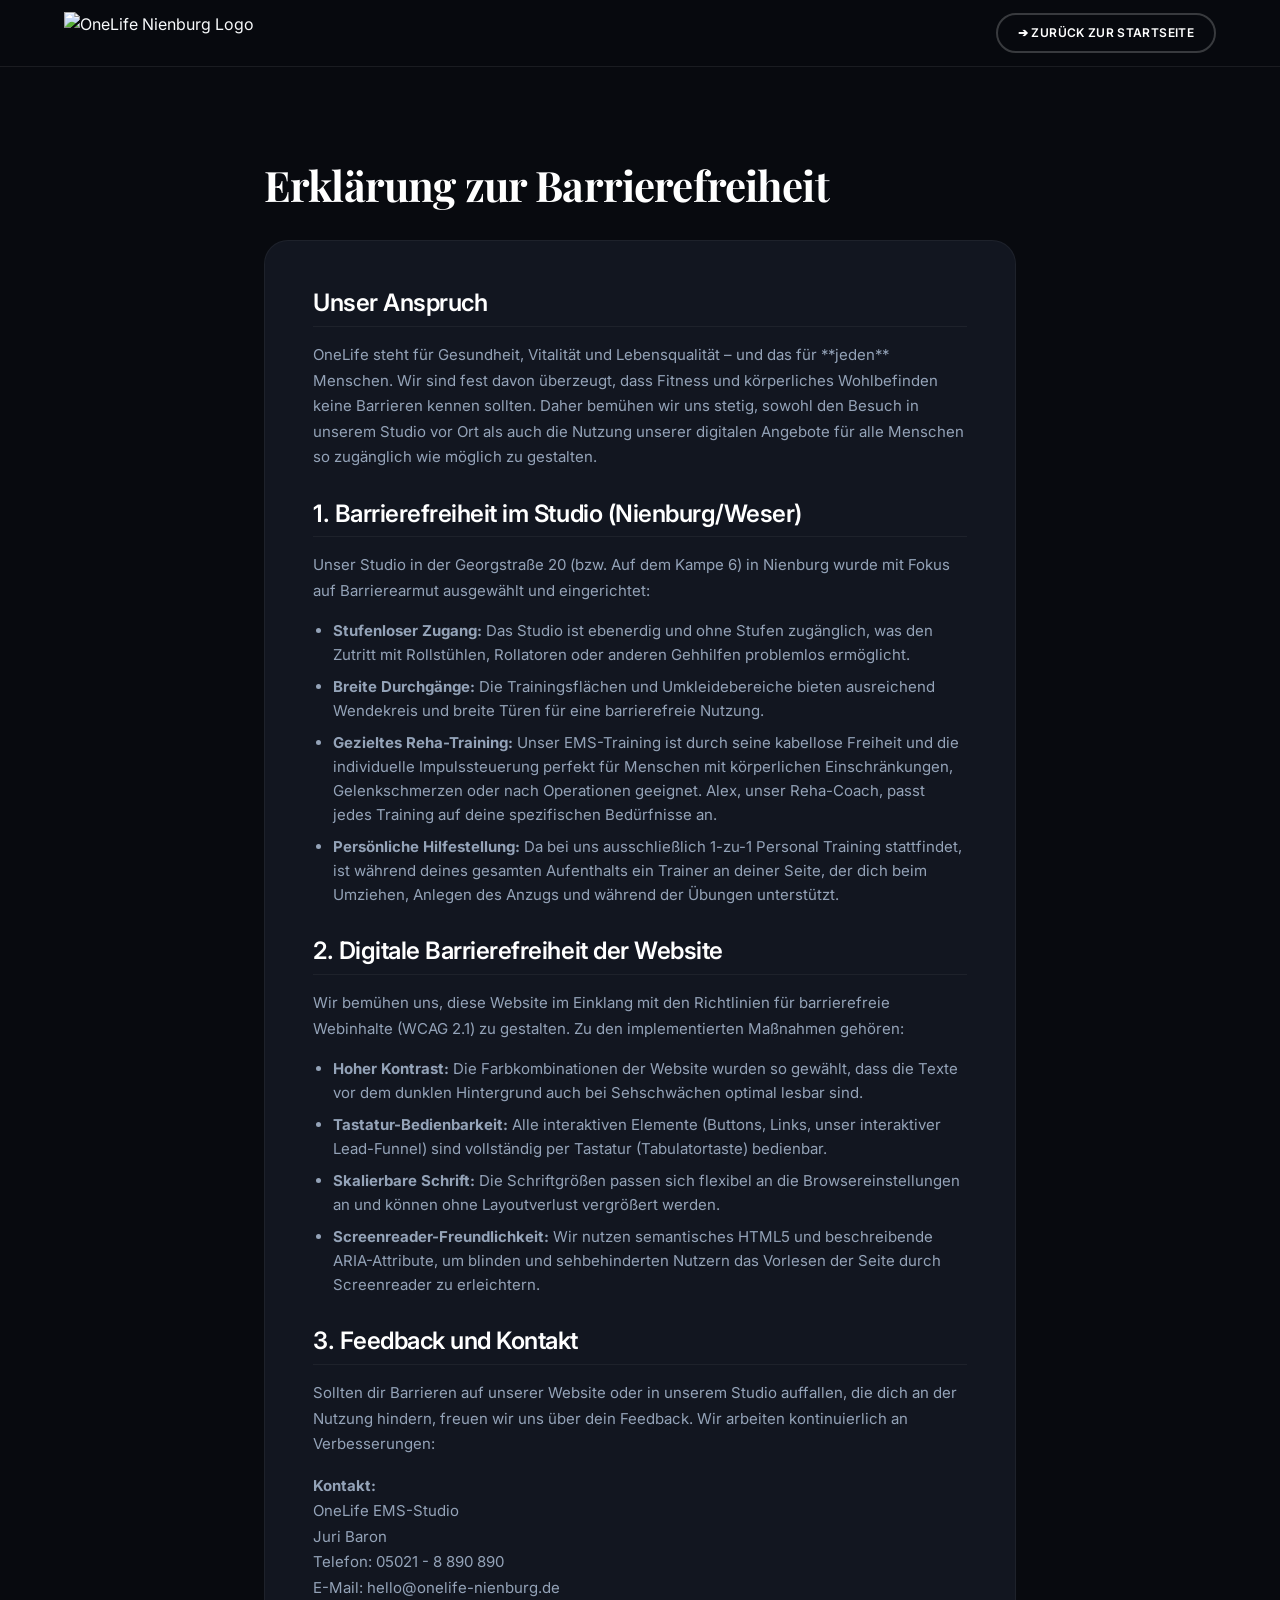
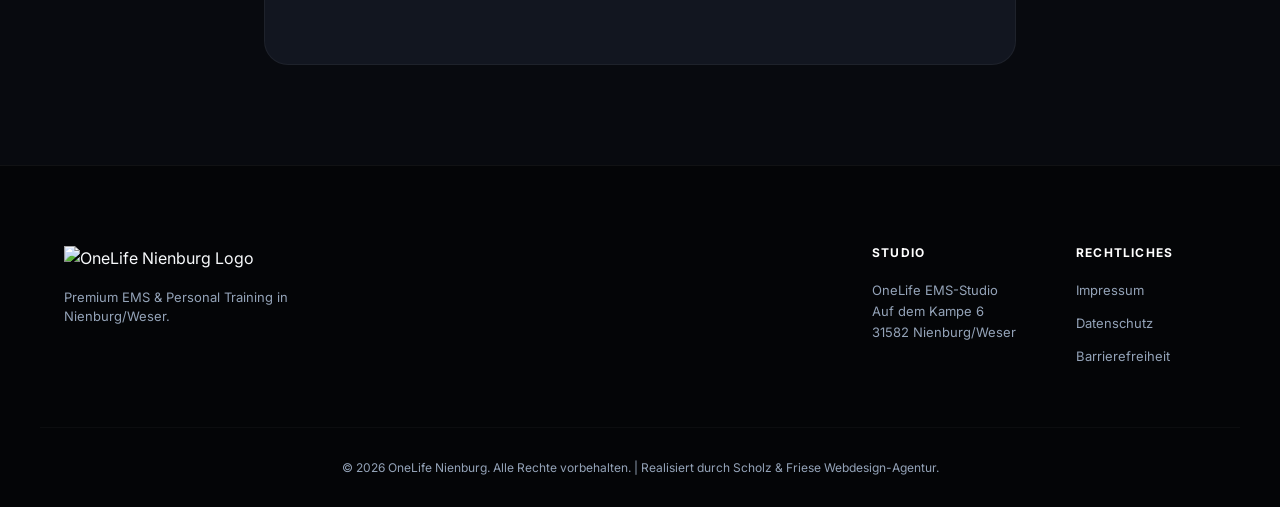
==== barrierefreiheit.html @ 8dc71268 "Initial Release" ====
<!DOCTYPE html>
<html lang="de">
<head>
    <meta charset="UTF-8">
    <meta name="viewport" content="width=device-width, initial-scale=1.0">
    <title>Erklärung zur Barrierefreiheit - OneLife Nienburg</title>
    <meta name="robots" content="noindex, follow">
    <link rel="icon" href="https://pub-b33108412309406a9a941ddc51e9a5b9.r2.dev/OneLife/logo-onelife-ems-nienburg.png" type="image/png">
    
    <!-- Google Fonts -->
    <link href="https://fonts.googleapis.com/css2?family=Inter:wght@300;400;500;600;700&family=Playfair+Display:wght@700&display=swap" rel="stylesheet">
    
    <link rel="stylesheet" href="index.css">
    <style>
        .legal-section {
            padding: 160px 0 100px 0;
            min-height: 80vh;
        }
        .legal-card {
            background-color: var(--color-card);
            border: 1px solid rgba(255, 255, 255, 0.05);
            border-radius: 24px;
            padding: 48px;
            margin-top: 30px;
        }
        .legal-card h2 {
            font-size: 24px;
            color: #ffffff;
            margin-top: 30px;
            margin-bottom: 15px;
            border-bottom: 1px solid rgba(255,255,255,0.05);
            padding-bottom: 8px;
            font-family: var(--font-body);
            font-weight: 600;
        }
        .legal-card h2:first-of-type {
            margin-top: 0;
        }
        .legal-card h3 {
            font-size: 18px;
            color: #ffffff;
            margin-top: 20px;
            margin-bottom: 10px;
            font-family: var(--font-body);
            font-weight: 600;
        }
        .legal-card p {
            font-size: 15px;
            line-height: 1.7;
            margin-bottom: 16px;
            color: var(--color-text-muted);
            text-align: left;
        }
        .legal-card ul {
            margin-bottom: 16px;
            padding-left: 20px;
            color: var(--color-text-muted);
            font-size: 15px;
        }
        .legal-card li {
            margin-bottom: 8px;
        }
    </style>
</head>
<body>

    <!-- Header -->
    <header class="main-header scrolled">
        <div class="header-container">
            <a href="index.html" class="logo-wrapper">
                <img src="https://pub-b33108412309406a9a941ddc51e9a5b9.r2.dev/OneLife/logo-onelife-ems-nienburg.png" alt="OneLife Nienburg Logo" class="site-logo" style="height: 42px;">
            </a>
            <a href="index.html" class="btn btn-secondary btn-sm">➔ Zurück zur Startseite</a>
        </div>
    </header>

    <main>
        <section class="legal-section">
            <div class="section-container narrow-container">
                
                <h1 class="section-title">Erklärung zur Barrierefreiheit</h1>
                
                <div class="legal-card">
                    <h2>Unser Anspruch</h2>
                    <p>
                        OneLife steht für Gesundheit, Vitalität und Lebensqualität – und das für **jeden** Menschen. Wir sind fest davon überzeugt, dass Fitness und körperliches Wohlbefinden keine Barrieren kennen sollten. Daher bemühen wir uns stetig, sowohl den Besuch in unserem Studio vor Ort als auch die Nutzung unserer digitalen Angebote für alle Menschen so zugänglich wie möglich zu gestalten.
                    </p>

                    <h2>1. Barrierefreiheit im Studio (Nienburg/Weser)</h2>
                    <p>
                        Unser Studio in der Georgstraße 20 (bzw. Auf dem Kampe 6) in Nienburg wurde mit Fokus auf Barrierearmut ausgewählt und eingerichtet:
                    </p>
                    <ul>
                        <li><strong>Stufenloser Zugang:</strong> Das Studio ist ebenerdig und ohne Stufen zugänglich, was den Zutritt mit Rollstühlen, Rollatoren oder anderen Gehhilfen problemlos ermöglicht.</li>
                        <li><strong>Breite Durchgänge:</strong> Die Trainingsflächen und Umkleidebereiche bieten ausreichend Wendekreis und breite Türen für eine barrierefreie Nutzung.</li>
                        <li><strong>Gezieltes Reha-Training:</strong> Unser EMS-Training ist durch seine kabellose Freiheit und die individuelle Impulssteuerung perfekt für Menschen mit körperlichen Einschränkungen, Gelenkschmerzen oder nach Operationen geeignet. Alex, unser Reha-Coach, passt jedes Training auf deine spezifischen Bedürfnisse an.</li>
                        <li><strong>Persönliche Hilfestellung:</strong> Da bei uns ausschließlich 1-zu-1 Personal Training stattfindet, ist während deines gesamten Aufenthalts ein Trainer an deiner Seite, der dich beim Umziehen, Anlegen des Anzugs und während der Übungen unterstützt.</li>
                    </ul>

                    <h2>2. Digitale Barrierefreiheit der Website</h2>
                    <p>
                        Wir bemühen uns, diese Website im Einklang mit den Richtlinien für barrierefreie Webinhalte (WCAG 2.1) zu gestalten. Zu den implementierten Maßnahmen gehören:
                    </p>
                    <ul>
                        <li><strong>Hoher Kontrast:</strong> Die Farbkombinationen der Website wurden so gewählt, dass die Texte vor dem dunklen Hintergrund auch bei Sehschwächen optimal lesbar sind.</li>
                        <li><strong>Tastatur-Bedienbarkeit:</strong> Alle interaktiven Elemente (Buttons, Links, unser interaktiver Lead-Funnel) sind vollständig per Tastatur (Tabulatortaste) bedienbar.</li>
                        <li><strong>Skalierbare Schrift:</strong> Die Schriftgrößen passen sich flexibel an die Browsereinstellungen an und können ohne Layoutverlust vergrößert werden.</li>
                        <li><strong>Screenreader-Freundlichkeit:</strong> Wir nutzen semantisches HTML5 und beschreibende ARIA-Attribute, um blinden und sehbehinderten Nutzern das Vorlesen der Seite durch Screenreader zu erleichtern.</li>
                    </ul>

                    <h2>3. Feedback und Kontakt</h2>
                    <p>
                        Sollten dir Barrieren auf unserer Website oder in unserem Studio auffallen, die dich an der Nutzung hindern, freuen wir uns über dein Feedback. Wir arbeiten kontinuierlich an Verbesserungen:
                    </p>
                    <p>
                        <strong>Kontakt:</strong><br>
                        OneLife EMS-Studio<br>
                        Juri Baron<br>
                        Telefon: 05021 - 8 890 890<br>
                        E-Mail: hello@onelife-nienburg.de
                    </p>
                </div>
                
            </div>
        </section>
    </main>

    <!-- Footer -->
    <footer class="site-footer">
        <div class="footer-container">
            <div class="footer-brand">
                <img src="https://pub-b33108412309406a9a941ddc51e9a5b9.r2.dev/OneLife/logo-onelife-ems-nienburg.png" alt="OneLife Nienburg Logo" class="footer-logo">
                <p class="footer-tagline">Premium EMS & Personal Training in Nienburg/Weser.</p>
            </div>
            
            <div class="footer-links-grid">
                <div class="footer-col">
                    <h4 class="footer-heading">Studio</h4>
                    <p class="footer-info">
                        OneLife EMS-Studio<br>
                        Auf dem Kampe 6<br>
                        31582 Nienburg/Weser
                    </p>
                </div>
                <div class="footer-col">
                    <h4 class="footer-heading">Rechtliches</h4>
                    <nav class="footer-nav" aria-label="Rechtliche Navigation">
                        <a href="impressum.html" class="footer-link">Impressum</a>
                        <a href="datenschutz.html" class="footer-link">Datenschutz</a>
                        <a href="barrierefreiheit.html" class="footer-link">Barrierefreiheit</a>
                    </nav>
                </div>
            </div>
        </div>
        <div class="footer-bottom text-center">
            <p>&copy; 2026 OneLife Nienburg. Alle Rechte vorbehalten. | Realisiert durch Scholz & Friese Webdesign-Agentur.</p>
        </div>
    </footer>

</body>
</html>
---- index.css ----
/* ==========================================================================
   OneLife Nienburg Premium CSS Stylesheet
   Created by Scholz & Friese Webdesign-Agentur (UI/UX Pro Max)
   ========================================================================== */

/* Design Tokens & Variables */
:root {
    /* Color Palette */
    --color-bg: #080A0F;
    --color-card: #121620;
    --color-card-hover: #1A1F2C;
    --color-primary: #00A054;         /* Original Logo Green */
    --color-primary-glow: #00C853;    /* Glowing Digital Green */
    --color-secondary: #D9A24A;       /* Warm Champagne Gold */
    --color-text-main: #F8FAFC;
    --color-text-muted: #94A3B8;
    --color-border: #1E293B;
    --color-border-glow: rgba(0, 160, 84, 0.3);
    --color-danger: #EF4444;
    --color-danger-glow: rgba(239, 68, 68, 0.3);
    
    /* Typography */
    --font-headings: 'Playfair Display', serif;
    --font-body: 'Inter', sans-serif;
    
    /* Transitions & Animations */
    --transition-smooth: all 0.6s cubic-bezier(0.22, 1, 0.36, 1);
    --transition-fast: all 0.2s ease;
    --ease-in-out-cubic: cubic-bezier(0.645, 0.045, 0.355, 1);
    
    /* Spacings */
    --container-max-width: 1200px;
    --section-padding: 100px 0;
    --section-padding-mobile: 60px 0;
}

/* Reset & Base Styles */
*, *::before, *::after {
    box-sizing: border-box;
    margin: 0;
    padding: 0;
}

html {
    scroll-behavior: smooth;
    -webkit-text-size-adjust: 100%;
}

body {
    background-color: var(--color-bg);
    color: var(--color-text-main);
    font-family: var(--font-body);
    font-size: 16px;
    line-height: 1.6;
    overflow-x: hidden;
    -webkit-font-smoothing: antialiased;
}

/* Scrollbar Customization */
::-webkit-scrollbar {
    width: 10px;
}
::-webkit-scrollbar-track {
    background: var(--color-bg);
}
::-webkit-scrollbar-thumb {
    background: #1E293B;
    border-radius: 5px;
    border: 2px solid var(--color-bg);
}
::-webkit-scrollbar-thumb:hover {
    background: var(--color-primary);
}

/* Typography Base Styles */
h1, h2, h3, h4, h5, h6 {
    font-family: var(--font-headings);
    font-weight: 700;
    line-height: 1.2;
    letter-spacing: -0.02em;
}

/* Custom styling for ampersands in headings */
.amp {
    font-family: var(--font-body); /* Verwende Inter statt Playfair Display */
    font-style: normal;
    font-weight: 400;
    color: var(--color-primary-glow);
    margin: 0 4px;
}

p {
    color: var(--color-text-muted);
}

a {
    color: inherit;
    text-decoration: none;
    transition: var(--transition-fast);
}

/* Utilities */
.text-center { text-align: center; }
.accent-text { color: var(--color-primary); }
.text-glow {
    text-shadow: 0 0 15px rgba(0, 200, 83, 0.4);
}
.gold-text {
    color: var(--color-secondary);
}

/* Buttons */
.btn {
    display: inline-flex;
    align-items: center;
    justify-content: center;
    font-family: var(--font-body);
    font-weight: 600;
    font-size: 14px;
    letter-spacing: 0.03em;
    text-transform: uppercase;
    padding: 12px 28px;
    border-radius: 50px;
    cursor: pointer;
    border: 2px solid transparent;
    transition: var(--transition-smooth);
    position: relative;
    overflow: hidden;
}

.btn-primary {
    background-color: var(--color-primary);
    color: #ffffff;
    box-shadow: 0 4px 20px rgba(0, 160, 84, 0.4);
}

.btn-primary:hover {
    background-color: var(--color-primary-glow);
    box-shadow: 0 6px 25px rgba(0, 200, 83, 0.6);
    transform: translateY(-2px);
}

.btn-secondary {
    background-color: transparent;
    border-color: rgba(255, 255, 255, 0.2);
    color: #ffffff;
}

.btn-secondary:hover {
    background-color: rgba(255, 255, 255, 0.05);
    border-color: #ffffff;
    transform: translateY(-2px);
}

.btn-accent {
    background-color: var(--color-primary-glow);
    color: #ffffff;
    box-shadow: 0 4px 15px rgba(0, 200, 83, 0.3);
}

.btn-accent:hover {
    background-color: #ffffff;
    color: var(--color-bg);
    transform: translateY(-2px);
    box-shadow: 0 6px 20px rgba(255, 255, 255, 0.4);
}

.btn-sm {
    padding: 8px 20px;
    font-size: 12px;
}

.btn-lg {
    padding: 16px 36px;
    font-size: 15px;
}

/* Layout Container */
.section-container {
    max-width: var(--container-max-width);
    margin: 0 auto;
    padding: 0 24px;
}

.narrow-container {
    max-width: 800px;
}

.grid-2-col {
    display: grid;
    grid-template-columns: 1fr 1fr;
    gap: 60px;
    align-items: center;
}

/* Header & Glassmorphic Navigation */
.main-header {
    position: fixed;
    top: 0;
    left: 0;
    width: 100%;
    z-index: 1000;
    transition: var(--transition-smooth);
    border-bottom: 1px solid rgba(255, 255, 255, 0.03);
    padding: 20px 0;
}

.main-header.scrolled {
    background-color: rgba(8, 10, 15, 0.85);
    backdrop-filter: blur(15px);
    -webkit-backdrop-filter: blur(15px);
    padding: 12px 0;
    border-bottom: 1px solid rgba(255, 255, 255, 0.08);
}

.header-container {
    max-width: var(--container-max-width);
    margin: 0 auto;
    padding: 0 24px;
    display: flex;
    align-items: center;
    justify-content: space-between;
}

.logo-wrapper {
    display: flex;
    align-items: center;
}

.site-logo {
    height: 50px;
    width: auto;
    object-fit: contain;
    transition: var(--transition-smooth);
}

.main-header.scrolled .site-logo {
    height: 42px;
}

.desktop-nav {
    display: flex;
    gap: 32px;
}

.nav-link {
    font-family: var(--font-body);
    font-size: 14px;
    font-weight: 500;
    color: var(--color-text-muted);
    letter-spacing: 0.02em;
    position: relative;
    padding: 8px 0;
}

.nav-link:hover, .nav-link.active {
    color: #ffffff;
}

.nav-link::after {
    content: '';
    position: absolute;
    bottom: 0;
    left: 0;
    width: 0;
    height: 2px;
    background-color: var(--color-primary);
    transition: var(--transition-smooth);
}

.nav-link:hover::after {
    width: 100%;
}

.header-actions {
    display: flex;
    align-items: center;
    gap: 16px;
}

/* Mobile Menu Toggle */
.mobile-menu-toggle {
    display: none;
    flex-direction: column;
    justify-content: space-between;
    width: 24px;
    height: 18px;
    background: transparent;
    border: none;
    cursor: pointer;
    z-index: 1100;
}

.menu-bar {
    width: 100%;
    height: 2px;
    background-color: #ffffff;
    border-radius: 2px;
    transition: var(--transition-smooth);
}

/* Mobile Menu Active State */
.mobile-menu-toggle.active .menu-bar:nth-child(1) {
    transform: translateY(8px) rotate(45deg);
}
.mobile-menu-toggle.active .menu-bar:nth-child(2) {
    opacity: 0;
}
.mobile-menu-toggle.active .menu-bar:nth-child(3) {
    transform: translateY(-8px) rotate(-45deg);
}

/* Mobile Nav Overlay */
.mobile-nav-overlay {
    position: fixed;
    top: 0;
    left: 0;
    width: 100%;
    height: 100vh;
    background-color: var(--color-bg);
    z-index: 950;
    display: flex;
    align-items: center;
    justify-content: center;
    opacity: 0;
    visibility: hidden;
    transition: var(--transition-smooth);
}

.mobile-nav-overlay.active {
    opacity: 1;
    visibility: visible;
}

.mobile-nav {
    display: flex;
    flex-direction: column;
    align-items: center;
    gap: 28px;
}

.mobile-nav-link {
    font-family: var(--font-headings);
    font-size: 28px;
    color: var(--color-text-muted);
}

.mobile-nav-link:hover {
    color: var(--color-primary-glow);
}

.mobile-nav-btn {
    margin-top: 16px;
}

/* Section Common Header */
.section-header {
    margin-bottom: 60px;
}

.section-subtitle {
    font-family: var(--font-body);
    font-size: 13px;
    font-weight: 700;
    text-transform: uppercase;
    letter-spacing: 0.15em;
    color: var(--color-primary);
    display: block;
    margin-bottom: 12px;
}

.section-title {
    font-size: 42px;
    font-weight: 700;
    color: #ffffff;
    margin-bottom: 18px;
}

.section-desc {
    max-width: 600px;
    margin: 0 auto;
    font-size: 16px;
}

/* ==========================================================================
   Hero Section
   ========================================================================== */
.hero-section {
    position: relative;
    min-height: 100vh;
    display: flex;
    align-items: center;
    padding-top: 120px;
    padding-bottom: 60px;
    overflow: hidden;
}

.hero-video-wrapper {
    position: absolute;
    top: 0;
    left: 0;
    width: 100%;
    height: 100%;
    z-index: 1;
}

.hero-video {
    width: 100%;
    height: 100%;
    object-fit: cover;
}

.hero-overlay {
    position: absolute;
    top: 0;
    left: 0;
    width: 100%;
    height: 100%;
    background: linear-gradient(180deg, 
        rgba(8, 10, 15, 0.7) 0%, 
        rgba(8, 10, 15, 0.9) 70%, 
        var(--color-bg) 100%
    );
}

.hero-container {
    width: 100%;
    max-width: var(--container-max-width);
    margin: 0 auto;
    padding: 0 24px;
    position: relative;
    z-index: 2;
}

.hero-content {
    max-width: 650px;
}

.hero-eyebrow {
    font-size: 14px;
    font-weight: 600;
    letter-spacing: 0.05em;
    display: inline-flex;
    align-items: center;
    gap: 8px;
    background-color: rgba(0, 160, 84, 0.15);
    border: 1px solid rgba(0, 160, 84, 0.3);
    padding: 6px 16px;
    border-radius: 50px;
    color: var(--color-primary-glow);
    margin-bottom: 24px;
}

.hero-title {
    font-size: 64px;
    font-weight: 700;
    line-height: 1.1;
    color: #ffffff;
    margin-bottom: 24px;
}

.hero-subtitle {
    font-size: 18px;
    line-height: 1.6;
    margin-bottom: 36px;
    color: #E2E8F0;
}

.hero-cta-group {
    display: flex;
    flex-wrap: wrap;
    gap: 16px;
    margin-bottom: 48px;
}

/* Partner Badges */
.hero-partners {
    border-top: 1px solid rgba(255, 255, 255, 0.08);
    padding-top: 24px;
}

.partners-label {
    font-size: 12px;
    font-weight: 600;
    text-transform: uppercase;
    letter-spacing: 0.05em;
    color: var(--color-text-muted);
    display: block;
    margin-bottom: 12px;
}

.partners-grid {
    display: flex;
    gap: 16px;
    flex-wrap: wrap;
}

.partner-card {
    background-color: rgba(255, 255, 255, 0.03);
    border: 1px solid rgba(255, 255, 255, 0.05);
    padding: 8px 18px;
    border-radius: 8px;
    display: flex;
    align-items: center;
    transition: var(--transition-fast);
}

.partner-card:hover {
    background-color: rgba(255, 255, 255, 0.06);
    border-color: rgba(255, 255, 255, 0.1);
}

.partner-name {
    font-size: 13px;
    font-weight: 700;
    color: #ffffff;
}

/* ==========================================================================
   Problem-Solution Section (Flipping PAS Cards)
   ========================================================================== */
.problems-section {
    padding: var(--section-padding);
    background-color: var(--color-bg);
}

.problems-grid {
    display: grid;
    grid-template-columns: repeat(2, 1fr);
    gap: 30px;
}

.pas-card {
    height: 280px;
    perspective: 1200px;
    cursor: pointer;
}

.pas-card-inner {
    position: relative;
    width: 100%;
    height: 100%;
    transition: transform 0.8s cubic-bezier(0.175, 0.885, 0.32, 1.275);
    transform-style: preserve-3d;
}

/* Flip action classes */
.pas-card:hover .pas-card-inner,
.pas-card.flipped .pas-card-inner {
    transform: rotateY(180deg);
}

.pas-card-front, .pas-card-back {
    position: absolute;
    width: 100%;
    height: 100%;
    backface-visibility: hidden;
    -webkit-backface-visibility: hidden;
    border-radius: 16px;
    padding: 32px;
    display: flex;
    flex-direction: column;
}

.pas-card-front {
    background-color: var(--color-card);
    border: 1px solid rgba(255, 255, 255, 0.03);
    color: #ffffff;
    z-index: 2;
    transform: rotateY(0deg);
}

.pas-card-back {
    background-color: rgba(0, 160, 84, 0.04);
    border: 2px solid var(--color-primary);
    box-shadow: 0 0 30px rgba(0, 160, 84, 0.15);
    color: #ffffff;
    transform: rotateY(180deg);
    justify-content: space-between;
}

.pas-icon-wrapper {
    width: 46px;
    height: 46px;
    border-radius: 12px;
    display: flex;
    align-items: center;
    justify-content: center;
    background-color: rgba(239, 68, 68, 0.1);
    color: var(--color-danger);
    margin-bottom: 20px;
}

.pas-icon {
    width: 22px;
    height: 22px;
}

.pas-title {
    font-size: 20px;
    font-weight: 600;
    line-height: 1.3;
    margin-bottom: 12px;
    font-family: var(--font-body);
}

.pas-title-back {
    font-size: 22px;
    font-weight: 700;
    color: var(--color-primary-glow);
    font-family: var(--font-headings);
    margin-bottom: 10px;
}

.pas-teaser {
    font-size: 14px;
}

.pas-solution-text {
    font-size: 14px;
    color: #E2E8F0;
    margin-bottom: 15px;
    flex-grow: 1;
}

.card-flip-action {
    margin-top: auto;
    font-size: 12px;
    font-weight: 600;
    text-transform: uppercase;
    letter-spacing: 0.05em;
    color: var(--color-primary-glow);
}

.card-cta {
    align-self: flex-start;
}

/* ==========================================================================
   Testimonial Sliderrondell
   ========================================================================== */
.testimonials-section {
    padding: var(--section-padding);
    background-color: rgba(8, 10, 15, 0.95);
}

.slider-wrapper {
    position: relative;
    display: flex;
    align-items: center;
    justify-content: center;
    margin-top: 40px;
    width: 100%;
}

.slider-track-container {
    width: 100%;
    overflow: hidden;
    padding: 40px 0;
}

.slider-track {
    display: flex;
    justify-content: center;
    align-items: center;
    position: relative;
    width: 100%;
    height: 620px;
}

/* Slide Cards in Rondell Format */
.slide-card {
    position: absolute;
    width: 320px;
    height: 560px;
    border-radius: 20px;
    background-color: var(--color-card);
    border: 1px solid rgba(255, 255, 255, 0.05);
    overflow: hidden;
    display: flex;
    flex-direction: column;
    box-shadow: 0 10px 30px rgba(0, 0, 0, 0.5);
    transition: transform 0.6s cubic-bezier(0.25, 0.8, 0.25, 1), opacity 0.6s ease, z-index 0.6s ease;
    opacity: 0;
    z-index: 1;
    transform: scale(0.6) translateX(0);
    pointer-events: none;
}

/* Rondell positioning via transforms */
.slide-card.active {
    transform: scale(1) translateX(0);
    opacity: 1;
    z-index: 10;
    pointer-events: auto;
    box-shadow: 0 15px 40px rgba(0, 160, 84, 0.2);
    border-color: rgba(0, 160, 84, 0.3);
}

.slide-card.next {
    transform: scale(0.8) translateX(280px);
    opacity: 0.6;
    z-index: 5;
    pointer-events: auto;
}

.slide-card.prev {
    transform: scale(0.8) translateX(-280px);
    opacity: 0.6;
    z-index: 5;
    pointer-events: auto;
}

/* Support for more layers if needed */
.slide-card.next-next {
    transform: scale(0.6) translateX(360px);
    opacity: 0.25;
    z-index: 2;
}

.slide-card.prev-prev {
    transform: scale(0.6) translateX(-360px);
    opacity: 0.25;
    z-index: 2;
}

/* Video Containers inside Slides */
.video-container {
    width: 100%;
    height: 100%;
    position: relative;
    background-color: #000;
}

.testimonial-video {
    width: 100%;
    height: 100%;
    object-fit: cover;
}

/* Video play overlays styling */
.video-play-overlay {
    position: absolute;
    top: 0;
    left: 0;
    width: 100%;
    height: 100%;
    background-color: rgba(8, 10, 15, 0.3);
    display: flex;
    align-items: center;
    justify-content: center;
    cursor: pointer;
    transition: var(--transition-smooth);
}

.slide-card.active:hover .video-play-overlay {
    background-color: rgba(8, 10, 15, 0.1);
}

.play-button {
    width: 60px;
    height: 60px;
    border-radius: 50%;
    background-color: var(--color-primary);
    display: flex;
    align-items: center;
    justify-content: center;
    color: #ffffff;
    box-shadow: 0 0 25px rgba(0, 160, 84, 0.5);
    transition: var(--transition-smooth);
    border: 2px solid rgba(255, 255, 255, 0.2);
}

.play-icon {
    width: 20px;
    height: 20px;
    transform: translateX(2px);
}

.slide-card.active:hover .play-button {
    transform: scale(1.1);
    background-color: var(--color-primary-glow);
    box-shadow: 0 0 35px rgba(0, 200, 83, 0.7);
}

/* Hide play button once video starts playing */
.slide-card.playing .video-play-overlay {
    opacity: 0;
    pointer-events: none;
}

/* Slide Info overlay overlay */
.slide-info {
    position: absolute;
    bottom: 0;
    left: 0;
    width: 100%;
    padding: 24px;
    background: linear-gradient(0deg, rgba(8, 10, 15, 0.95) 0%, rgba(8, 10, 15, 0.5) 70%, transparent 100%);
    color: #ffffff;
    z-index: 5;
    pointer-events: none;
}

.slide-name {
    font-size: 18px;
    font-weight: 700;
    color: #ffffff;
    margin-bottom: 4px;
}

.slide-quote {
    font-family: var(--font-body);
    font-size: 12px;
    color: var(--color-text-muted);
}

/* Carousel Control buttons */
.slider-btn {
    width: 50px;
    height: 50px;
    border-radius: 50%;
    background-color: rgba(255, 255, 255, 0.03);
    border: 1px solid rgba(255, 255, 255, 0.08);
    color: #ffffff;
    display: flex;
    align-items: center;
    justify-content: center;
    cursor: pointer;
    z-index: 20;
    transition: var(--transition-smooth);
}

.slider-btn:hover {
    background-color: var(--color-primary);
    border-color: var(--color-primary);
    box-shadow: 0 0 20px rgba(0, 160, 84, 0.4);
}

.arrow-icon {
    width: 20px;
    height: 20px;
}

/* Dots indicator */
.slider-dots {
    display: flex;
    justify-content: center;
    gap: 8px;
    margin-top: 30px;
}

.dot {
    width: 8px;
    height: 8px;
    border-radius: 50%;
    background-color: rgba(255, 255, 255, 0.15);
    cursor: pointer;
    transition: var(--transition-smooth);
}

.dot.active {
    width: 24px;
    border-radius: 5px;
    background-color: var(--color-primary-glow);
}

/* ==========================================================================
   Juri Baron Story Section
   ========================================================================== */
.story-section {
    padding: var(--section-padding);
    background-color: var(--color-bg);
}

.story-image-wrapper {
    position: relative;
    border-radius: 20px;
    overflow: hidden;
    border: 1px solid rgba(255, 255, 255, 0.05);
    box-shadow: 0 15px 40px rgba(0, 0, 0, 0.4);
}

.story-image {
    width: 100%;
    height: 550px;
    object-fit: cover;
    object-position: center top; /* Richtet das Bild am oberen Rand aus, damit der Kopf nie abgeschnitten wird */
    display: block;
    filter: brightness(0.9);
}

.story-badge {
    position: absolute;
    bottom: 24px;
    right: 24px;
    background-color: var(--color-card);
    border: 2px solid var(--color-secondary);
    border-radius: 12px;
    padding: 16px 24px;
    box-shadow: 0 8px 25px rgba(0,0,0,0.5);
    display: flex;
    flex-direction: column;
}

.badge-title {
    font-family: var(--font-headings);
    font-size: 18px;
    font-weight: 700;
    color: var(--color-secondary);
}

.badge-subtitle {
    font-family: var(--font-body);
    font-size: 12px;
    color: var(--color-text-muted);
}

.story-highlight-text {
    font-family: var(--font-headings);
    font-size: 26px;
    line-height: 1.35;
    font-style: italic;
    color: #ffffff;
    margin-bottom: 24px;
}

.story-body p {
    font-size: 15px;
    margin-bottom: 20px;
}

.story-author-meta {
    border-top: 1px solid rgba(255, 255, 255, 0.08);
    padding-top: 20px;
    margin-top: 30px;
}

.author-name {
    font-size: 18px;
    font-weight: 700;
    color: #ffffff;
    display: block;
}

.author-title {
    font-size: 13px;
    color: var(--color-primary);
    font-weight: 600;
}

/* ==========================================================================
   Trainer Crew Section
   ========================================================================== */
.crew-section {
    padding: var(--section-padding);
    background-color: rgba(8, 10, 15, 0.95);
}

.crew-grid {
    display: grid;
    grid-template-columns: repeat(4, 1fr);
    gap: 24px;
}

.crew-card {
    background-color: var(--color-card);
    border-radius: 16px;
    overflow: hidden;
    border: 1px solid rgba(255, 255, 255, 0.03);
    transition: var(--transition-smooth);
}

.crew-card:hover {
    transform: translateY(-8px);
    border-color: rgba(0, 160, 84, 0.2);
    box-shadow: 0 12px 30px rgba(0, 0, 0, 0.4);
}

.crew-card-media {
    position: relative;
    height: 240px;
    overflow: hidden;
}

.crew-image {
    width: 100%;
    height: 100%;
    object-fit: cover;
    display: block;
    filter: grayscale(100%) brightness(0.9) contrast(1.1); /* Edler Schwarz-Weiß-Look */
    transition: var(--transition-smooth);
}

.crew-card:hover .crew-image {
    transform: scale(1.05);
    filter: grayscale(0%) brightness(1); /* Farbe bei Hover */
}

.crew-badge {
    position: absolute;
    bottom: 12px;
    left: 12px;
    background-color: var(--color-bg);
    border: 1px solid var(--color-secondary);
    color: var(--color-secondary);
    font-size: 11px;
    font-weight: 700;
    text-transform: uppercase;
    padding: 4px 10px;
    border-radius: 4px;
    letter-spacing: 0.05em;
}

.crew-card-info {
    padding: 20px;
}

.crew-name {
    font-size: 20px;
    font-weight: 700;
    color: #ffffff;
    margin-bottom: 2px;
}

.crew-role {
    font-size: 12px;
    font-weight: 600;
    color: var(--color-primary-glow);
    margin-bottom: 12px;
    font-family: var(--font-body);
}

.crew-bio {
    font-size: 13px;
    line-height: 1.5;
}

/* ==========================================================================
   EMS Explanation Section
   ========================================================================== */
.ems-explain-section {
    padding: var(--section-padding);
    background-color: var(--color-bg);
}

.explain-grid {
    display: grid;
    grid-template-columns: repeat(3, 1fr);
    gap: 40px;
    position: relative;
}

/* Connecting Line between cards on desktop */
@media (min-width: 769px) {
    .explain-grid::before {
        content: '';
        position: absolute;
        top: 57px;
        left: 10%;
        right: 10%;
        height: 2px;
        background: linear-gradient(90deg, 
            rgba(0, 160, 84, 0.1) 0%, 
            rgba(0, 160, 84, 0.8) 50%, 
            rgba(0, 160, 84, 0.1) 100%
        );
        z-index: 1;
    }
}

.explain-card {
    position: relative;
    background-color: var(--color-card);
    border: 1px solid rgba(255, 255, 255, 0.03);
    border-radius: 20px;
    padding: 36px 30px;
    transition: var(--transition-smooth);
    z-index: 2;
    box-shadow: 0 10px 30px rgba(0, 0, 0, 0.2);
}

.explain-card:hover {
    border-color: rgba(0, 160, 84, 0.3);
    transform: translateY(-8px);
    box-shadow: 0 15px 35px rgba(0, 160, 84, 0.1);
}

.step-header {
    display: flex;
    justify-content: space-between;
    align-items: center;
    margin-bottom: 24px;
}

.step-num-badge {
    width: 42px;
    height: 42px;
    border-radius: 50%;
    background-color: var(--color-primary);
    color: #ffffff;
    display: flex;
    align-items: center;
    justify-content: center;
    font-size: 18px;
    font-weight: 700;
    font-family: var(--font-body);
    box-shadow: 0 0 20px rgba(0, 160, 84, 0.4);
    transition: var(--transition-smooth);
}

.explain-card:hover .step-num-badge {
    background-color: var(--color-primary-glow);
    box-shadow: 0 0 25px rgba(0, 200, 83, 0.6);
    transform: scale(1.1);
}

.step-duration {
    font-size: 11px;
    font-weight: 700;
    text-transform: uppercase;
    letter-spacing: 0.05em;
    color: var(--color-secondary);
    background-color: rgba(217, 162, 74, 0.1);
    padding: 4px 10px;
    border-radius: 4px;
    border: 1px solid rgba(217, 162, 74, 0.2);
}

.explain-title {
    font-size: 22px;
    font-weight: 700;
    color: #ffffff;
    margin-bottom: 20px;
}

.explain-list {
    list-style: none;
    padding-left: 0;
    margin-bottom: 0;
}

.explain-list li {
    font-size: 14px;
    color: var(--color-text-muted);
    margin-bottom: 12px;
    display: flex;
    align-items: flex-start;
    gap: 10px;
    line-height: 1.5;
}

.explain-list li:last-child {
    margin-bottom: 0;
}

.check-icon {
    color: var(--color-primary-glow);
    font-weight: 700;
    text-shadow: 0 0 8px rgba(0, 200, 83, 0.4);
    flex-shrink: 0;
}

/* ==========================================================================
   Interactive Lead Generator / Funnel Form
   ========================================================================== */
.lead-section {
    padding: var(--section-padding);
    background: linear-gradient(180deg, var(--color-bg) 0%, rgba(0, 160, 84, 0.03) 100%);
}

.funnel-container {
    background-color: var(--color-card);
    border: 1px solid rgba(255, 255, 255, 0.05);
    border-radius: 24px;
    padding: 48px;
    box-shadow: 0 20px 50px rgba(0,0,0,0.5);
    position: relative;
    overflow: hidden;
}

.funnel-progress-bar {
    position: absolute;
    top: 0;
    left: 0;
    width: 100%;
    height: 6px;
    background-color: rgba(255,255,255,0.05);
}

.progress-fill {
    height: 100%;
    width: 33.33%;
    background: linear-gradient(90deg, var(--color-primary) 0%, var(--color-primary-glow) 100%);
    transition: var(--transition-smooth);
}

.funnel-form {
    min-height: 280px;
    display: flex;
    flex-direction: column;
}

/* Form steps control */
.funnel-step {
    display: none;
    opacity: 0;
    transition: opacity 0.5s ease;
}

.funnel-step.active {
    display: block;
    opacity: 1;
}

.funnel-step-title {
    font-size: 24px;
    font-weight: 700;
    color: #ffffff;
    margin-bottom: 30px;
    text-align: center;
}

/* Funnel card inputs */
.funnel-options-grid {
    display: grid;
    grid-template-columns: repeat(2, 1fr);
    gap: 20px;
    margin-bottom: 36px;
}

.funnel-option {
    cursor: pointer;
}

.funnel-option input[type="radio"] {
    display: none;
}

.option-card {
    display: flex;
    align-items: center;
    gap: 16px;
    background-color: rgba(255,255,255,0.02);
    border: 2px solid rgba(255,255,255,0.06);
    border-radius: 16px;
    padding: 20px 24px;
    transition: var(--transition-smooth);
    height: 100%;
}

.option-icon {
    font-size: 24px;
}

.option-title {
    font-family: var(--font-body);
    font-weight: 600;
    font-size: 15px;
    color: #E2E8F0;
}

.funnel-option input[type="radio"]:checked + .option-card {
    border-color: var(--color-primary);
    background-color: rgba(0, 160, 84, 0.05);
    box-shadow: 0 0 20px rgba(0, 160, 84, 0.15);
}

.funnel-option input[type="radio"]:checked + .option-card .option-title {
    color: #ffffff;
}

/* Step 3 input layout */
.funnel-inputs {
    max-width: 500px;
    margin: 0 auto 30px auto;
}

.form-group {
    margin-bottom: 20px;
}

.form-label {
    display: block;
    font-size: 12px;
    font-weight: 600;
    text-transform: uppercase;
    letter-spacing: 0.05em;
    color: var(--color-text-muted);
    margin-bottom: 8px;
}

.form-input {
    width: 100%;
    background-color: rgba(255,255,255,0.03);
    border: 1px solid rgba(255,255,255,0.08);
    border-radius: 8px;
    padding: 12px 18px;
    color: #ffffff;
    font-family: var(--font-body);
    font-size: 15px;
    transition: var(--transition-fast);
}

.form-input:focus {
    outline: none;
    border-color: var(--color-primary);
    background-color: rgba(255,255,255,0.05);
    box-shadow: 0 0 10px rgba(0, 160, 84, 0.1);
}

/* Checkbox alignment */
.form-checkbox-group {
    display: flex;
    align-items: flex-start;
    gap: 12px;
    margin-top: 24px;
}

.form-checkbox {
    margin-top: 4px;
    cursor: pointer;
    accent-color: var(--color-primary-glow);
}

.form-checkbox-label {
    font-size: 12px;
    color: var(--color-text-muted);
    line-height: 1.5;
}

/* Funnel Navigation buttons */
.funnel-nav {
    display: flex;
    justify-content: center;
    gap: 16px;
    margin-top: auto;
}

/* Success View animation */
.funnel-success-message {
    display: none;
    flex-direction: column;
    align-items: center;
    text-align: center;
    padding: 24px 0;
    opacity: 0;
    transform: scale(0.9);
    transition: var(--transition-smooth);
}

.funnel-success-message.active {
    display: flex;
    opacity: 1;
    transform: scale(1);
}

.success-icon-wrapper {
    width: 80px;
    height: 80px;
    border-radius: 50%;
    background-color: rgba(0, 160, 84, 0.1);
    color: var(--color-primary-glow);
    display: flex;
    align-items: center;
    justify-content: center;
    margin-bottom: 24px;
    border: 2px solid rgba(0, 160, 84, 0.2);
}

.success-icon {
    width: 42px;
    height: 42px;
}

.success-title {
    font-size: 28px;
    font-weight: 700;
    color: #ffffff;
    margin-bottom: 12px;
}

.success-text {
    font-size: 15px;
    color: #E2E8F0;
    max-width: 500px;
    margin-bottom: 16px;
}

.success-subtext {
    font-size: 12px;
    color: var(--color-text-muted);
}

/* ==========================================================================
   Footer
   ========================================================================== */
.site-footer {
    background-color: #040507;
    border-top: 1px solid rgba(255, 255, 255, 0.05);
    padding: 80px 0 30px 0;
}

.footer-container {
    max-width: var(--container-max-width);
    margin: 0 auto;
    padding: 0 24px;
    display: flex;
    justify-content: space-between;
    gap: 60px;
}

.footer-brand {
    max-width: 320px;
}

.footer-logo {
    height: 58px;
    width: auto;
    object-fit: contain;
    margin-bottom: 16px;
}

.footer-tagline {
    font-size: 13px;
    line-height: 1.5;
}

.footer-links-grid {
    display: flex;
    gap: 60px;
}

.footer-col {
    min-width: 140px;
}

.footer-heading {
    font-family: var(--font-body);
    font-size: 12px;
    font-weight: 700;
    text-transform: uppercase;
    letter-spacing: 0.1em;
    color: #ffffff;
    margin-bottom: 20px;
}

.footer-info {
    font-size: 13px;
    color: var(--color-text-muted);
    line-height: 1.6;
}

.footer-link-text {
    color: var(--color-primary-glow);
}
.footer-link-text:hover {
    text-decoration: underline;
}

.footer-nav {
    display: flex;
    flex-direction: column;
    gap: 12px;
}

.footer-link {
    font-size: 13px;
    color: var(--color-text-muted);
}

.footer-link:hover {
    color: #ffffff;
}

.footer-bottom {
    max-width: var(--container-max-width);
    margin: 0 auto;
    padding: 0 24px;
    border-top: 1px solid rgba(255, 255, 255, 0.03);
    margin-top: 60px;
    padding-top: 30px;
}

.footer-bottom p {
    font-size: 12px;
}

/* ==========================================================================
   Responsive Styles
   ========================================================================== */

@media (max-width: 1024px) {
    .section-title {
        font-size: 36px;
    }
    
    .hero-title {
        font-size: 52px;
    }
    
    .grid-2-col {
        gap: 40px;
    }
    
    .crew-grid {
        grid-template-columns: repeat(2, 1fr);
        gap: 20px;
    }
}

@media (max-width: 768px) {
    :root {
        --section-padding: 80px 0;
    }
    
    .desktop-nav {
        display: none;
    }
    
    .btn-nav {
        display: none; /* Hide primary header CTA on tablet/mobile to keep it clean */
    }
    
    .mobile-menu-toggle {
        display: flex;
    }
    
    .grid-2-col {
        grid-template-columns: 1fr;
        gap: 40px;
    }
    
    .hero-section {
        padding-top: 100px;
        min-height: auto;
    }
    
    .hero-title {
        font-size: 40px;
    }
    
    .hero-subtitle {
        font-size: 16px;
    }
    
    .problems-grid {
        grid-template-columns: 1fr;
        gap: 20px;
    }
    
    .pas-card {
        height: auto;
        min-height: 250px;
    }
    
    .pas-card-front, .pas-card-back {
        padding: 24px;
    }
    
    .slider-track {
        height: 500px;
    }
    
    .slide-card {
        width: 240px;
        height: 420px;
    }
    
    .slide-card.next {
        transform: scale(0.8) translateX(160px);
    }
    
    .slide-card.prev {
        transform: scale(0.8) translateX(-160px);
    }
    
    .slide-card.next-next, .slide-card.prev-prev {
        display: none; /* Hide double offsets on small screens */
    }
    
    .story-image {
        height: 400px;
    }
    
    .explain-grid {
        grid-template-columns: 1fr;
        gap: 20px;
    }
    
    .funnel-options-grid {
        grid-template-columns: 1fr;
        gap: 12px;
    }
    
    .funnel-container {
        padding: 24px;
    }
    
    .footer-container {
        flex-direction: column;
        gap: 40px;
    }
    
    .footer-links-grid {
        flex-wrap: wrap;
        gap: 40px;
    }
}

@media (max-width: 480px) {
    .hero-title {
        font-size: 32px;
    }
    
    .hero-cta-group .btn {
        width: 100%;
    }
    
    .slide-card {
        width: 200px;
        height: 350px;
    }
    
    .slide-card.next {
        transform: scale(0.8) translateX(110px);
    }
    
    .slide-card.prev {
        transform: scale(0.8) translateX(-110px);
    }
    
    .slider-btn {
        width: 38px;
        height: 38px;
    }
    
    .crew-grid {
        grid-template-columns: 1fr;
    }
}
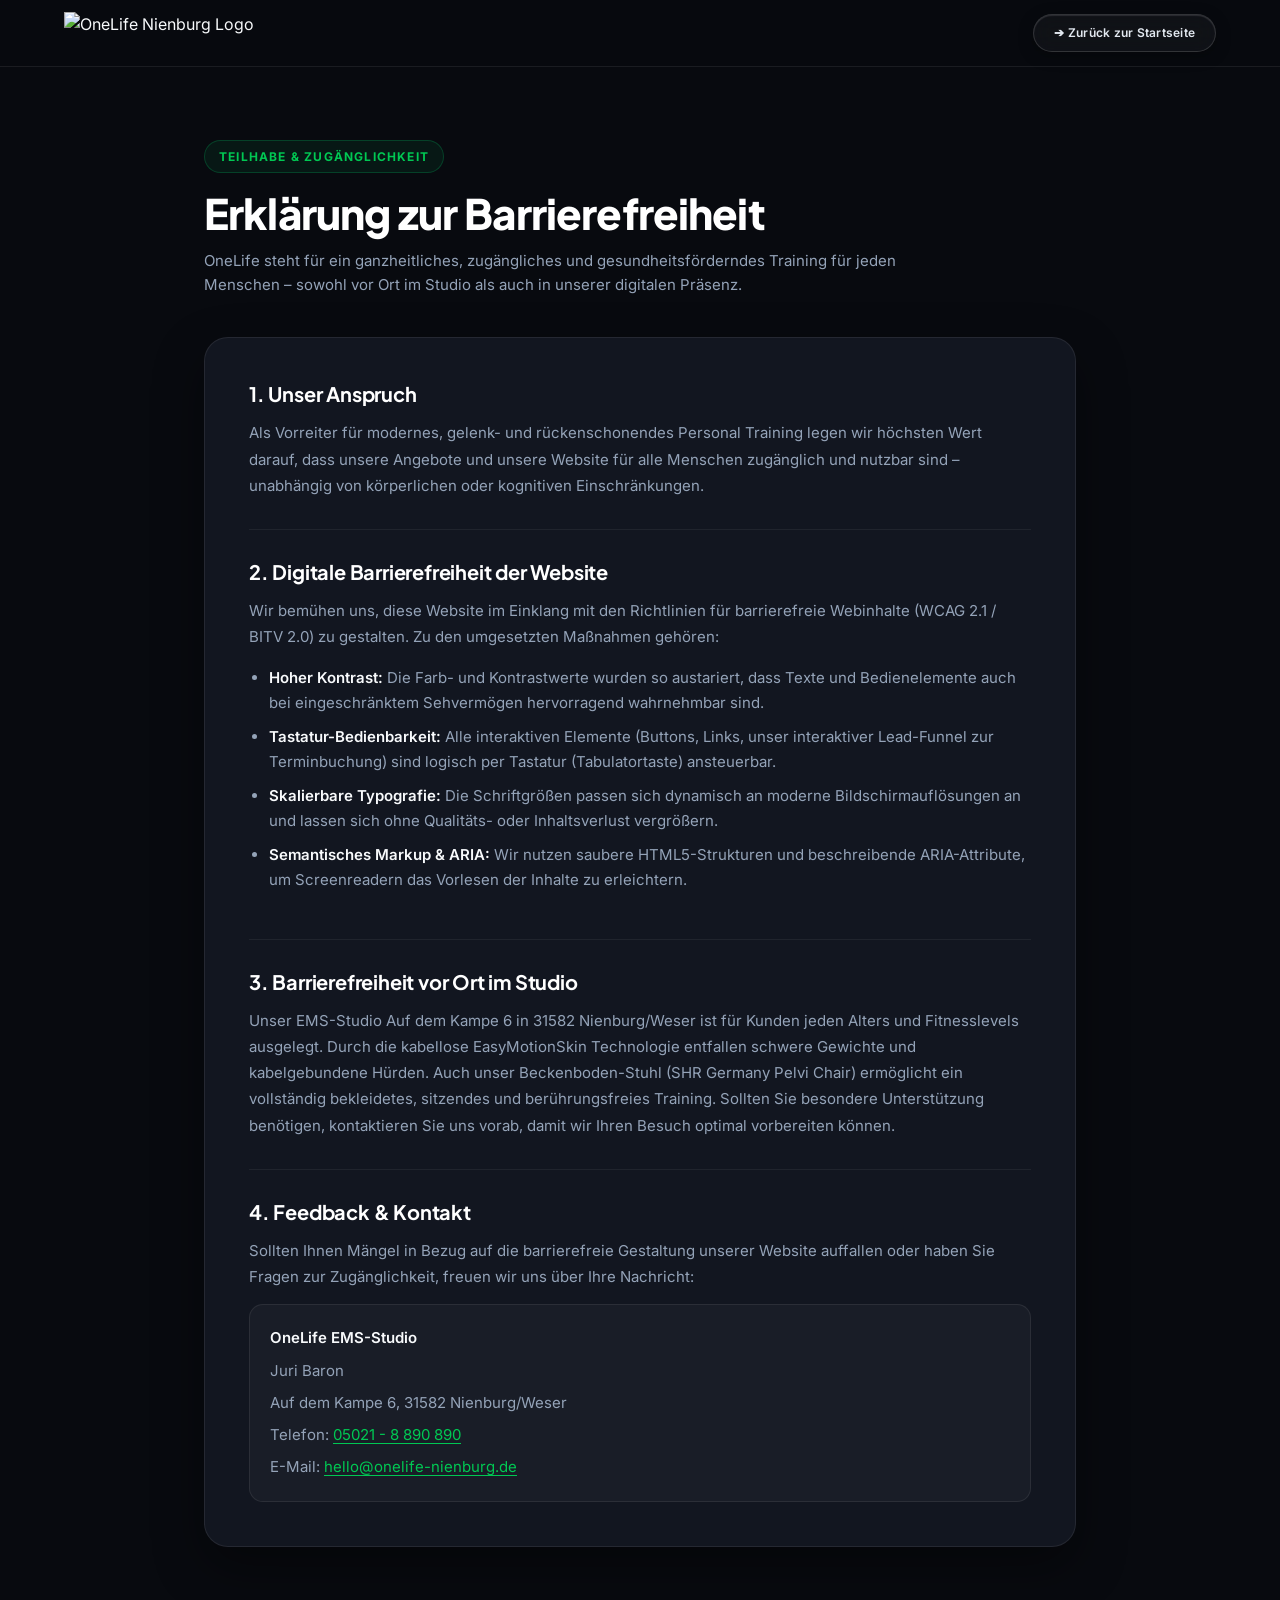
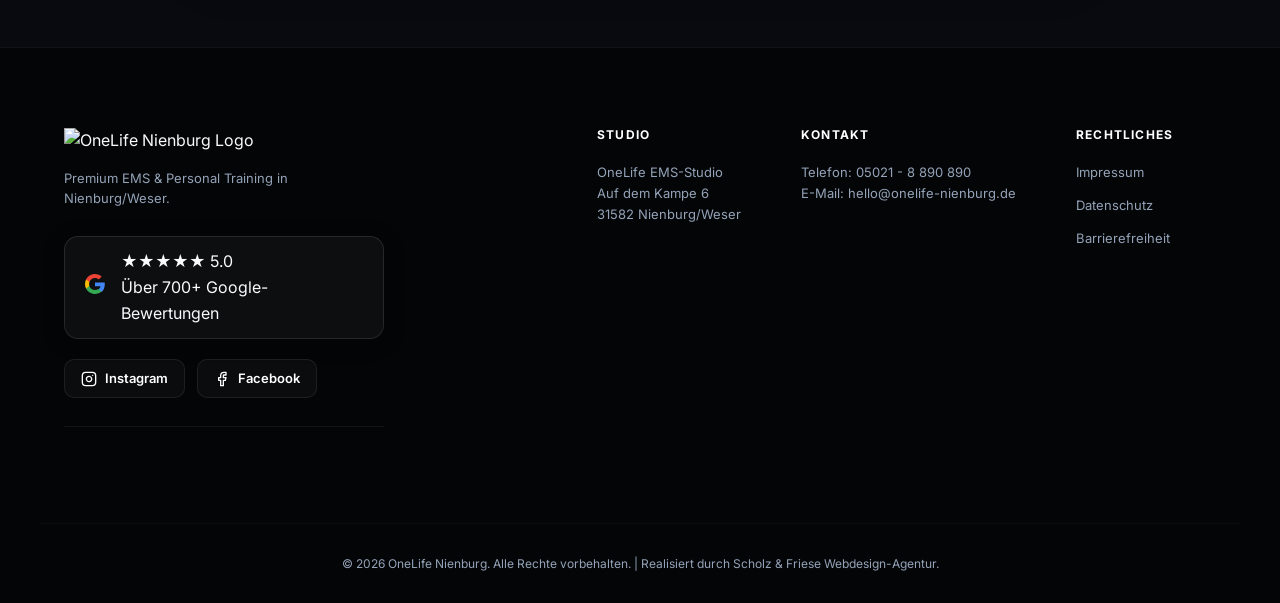
==== commit 3766cb5f: "Comprehensive DSGVO Datenschutzerklärung, mobile optimization, updated Instagram link, and legal pag" ====
--- a/barrierefreiheit.html
+++ b/barrierefreiheit.html
@@ -3,68 +3,151 @@
 <head>
     <meta charset="UTF-8">
     <meta name="viewport" content="width=device-width, initial-scale=1.0">
-    <title>Erklärung zur Barrierefreiheit - OneLife Nienburg</title>
+    <title>Erklärung zur Barrierefreiheit | OneLife EMS-Studio Nienburg</title>
+    <meta name="description" content="Erklärung zur digitalen und baulichen Barrierefreiheit des OneLife EMS-Studios in Nienburg/Weser.">
     <meta name="robots" content="noindex, follow">
     <link rel="icon" href="https://pub-b33108412309406a9a941ddc51e9a5b9.r2.dev/OneLife/logo-onelife-ems-nienburg.png" type="image/png">
     
     <!-- Google Fonts -->
-    <link href="https://fonts.googleapis.com/css2?family=Inter:wght@300;400;500;600;700&family=Playfair+Display:wght@700&display=swap" rel="stylesheet">
+    <link rel="preconnect" href="https://fonts.googleapis.com">
+    <link rel="preconnect" href="https://fonts.gstatic.com" crossorigin>
+    <link href="https://fonts.googleapis.com/css2?family=Inter:wght@300;400;500;600;700;800&family=Plus+Jakarta+Sans:wght@500;600;700;800&family=Space+Grotesk:wght@600;700&display=swap" rel="stylesheet">
     
     <link rel="stylesheet" href="index.css">
     <style>
-        .legal-section {
-            padding: 160px 0 100px 0;
-            min-height: 80vh;
+        .legal-page-section {
+            padding: 140px 0 100px 0;
+            min-height: 85vh;
+            position: relative;
+        }
+        .legal-header-box {
+            margin-bottom: 40px;
+        }
+        .legal-badge {
+            display: inline-flex;
+            align-items: center;
+            gap: 8px;
+            font-size: 12px;
+            font-weight: 700;
+            text-transform: uppercase;
+            letter-spacing: 0.1em;
+            color: var(--color-primary-glow);
+            background: rgba(0, 160, 84, 0.1);
+            border: 1px solid rgba(0, 160, 84, 0.3);
+            padding: 6px 14px;
+            border-radius: 9999px;
+            margin-bottom: 16px;
+        }
+        .legal-page-title {
+            font-family: var(--font-headings);
+            font-size: 42px;
+            font-weight: 800;
+            letter-spacing: -0.02em;
+            color: #ffffff;
+            margin-bottom: 12px;
+            line-height: 1.15;
+        }
+        .legal-subtitle {
+            font-size: 15px;
+            color: var(--color-text-muted);
+            max-width: 720px;
+            line-height: 1.6;
         }
         .legal-card {
             background-color: var(--color-card);
-            border: 1px solid rgba(255, 255, 255, 0.05);
+            border: 1px solid rgba(255, 255, 255, 0.08);
             border-radius: 24px;
-            padding: 48px;
-            margin-top: 30px;
+            padding: 44px;
+            box-shadow: 0 20px 50px rgba(0, 0, 0, 0.4);
+        }
+        .legal-article {
+            border-bottom: 1px solid rgba(255, 255, 255, 0.06);
+            padding-bottom: 30px;
+            margin-bottom: 30px;
+        }
+        .legal-article:last-child {
+            border-bottom: none;
+            padding-bottom: 0;
+            margin-bottom: 0;
         }
         .legal-card h2 {
-            font-size: 24px;
+            font-size: 20px;
             color: #ffffff;
-            margin-top: 30px;
-            margin-bottom: 15px;
-            border-bottom: 1px solid rgba(255,255,255,0.05);
-            padding-bottom: 8px;
-            font-family: var(--font-body);
-            font-weight: 600;
-        }
-        .legal-card h2:first-of-type {
             margin-top: 0;
-        }
-        .legal-card h3 {
-            font-size: 18px;
-            color: #ffffff;
-            margin-top: 20px;
-            margin-bottom: 10px;
-            font-family: var(--font-body);
-            font-weight: 600;
+            margin-bottom: 14px;
+            font-family: var(--font-headings);
+            font-weight: 700;
+            letter-spacing: -0.01em;
         }
         .legal-card p {
             font-size: 15px;
-            line-height: 1.7;
-            margin-bottom: 16px;
-            color: var(--color-text-muted);
-            text-align: left;
+            line-height: 1.75;
+            margin-bottom: 14px;
+            color: #94A3B8;
+            overflow-wrap: break-word;
+        }
+        .legal-card p:last-child {
+            margin-bottom: 0;
         }
         .legal-card ul {
             margin-bottom: 16px;
             padding-left: 20px;
-            color: var(--color-text-muted);
+            color: #94A3B8;
             font-size: 15px;
+            line-height: 1.7;
         }
         .legal-card li {
             margin-bottom: 8px;
+        }
+        .legal-card strong {
+            color: #F8FAFC;
+            font-weight: 600;
+        }
+        .legal-card a {
+            color: var(--color-primary-glow);
+            text-decoration: underline;
+            text-underline-offset: 3px;
+            transition: var(--transition-fast);
+            overflow-wrap: anywhere;
+            word-break: break-word;
+        }
+        .legal-card a:hover {
+            color: #ffffff;
+        }
+        .legal-contact-card {
+            background: rgba(255, 255, 255, 0.03);
+            border: 1px solid rgba(255, 255, 255, 0.08);
+            border-radius: 14px;
+            padding: 20px;
+            margin: 14px 0 0 0;
+        }
+        .legal-contact-card p {
+            margin-bottom: 6px;
+        }
+        .legal-contact-card p:last-child {
+            margin-bottom: 0;
+        }
+
+        @media (max-width: 768px) {
+            .legal-page-section {
+                padding: 110px 0 60px 0;
+            }
+            .legal-page-title {
+                font-size: 30px;
+            }
+            .legal-card {
+                padding: 26px 18px;
+                border-radius: 18px;
+            }
+            .legal-card h2 {
+                font-size: 18px;
+            }
         }
     </style>
 </head>
 <body>
 
-    <!-- Header -->
+    <!-- Header (Static logo-only version) -->
     <header class="main-header scrolled">
         <div class="header-container">
             <a href="index.html" class="logo-wrapper">
@@ -75,50 +158,58 @@
     </header>
 
     <main>
-        <section class="legal-section">
-            <div class="section-container narrow-container">
-                
-                <h1 class="section-title">Erklärung zur Barrierefreiheit</h1>
+        <section class="legal-page-section">
+            <div class="section-container" style="max-width: 920px;">
+                
+                <div class="legal-header-box">
+                    <span class="legal-badge">Teilhabe & Zugänglichkeit</span>
+                    <h1 class="legal-page-title">Erklärung zur Barrierefreiheit</h1>
+                    <p class="legal-subtitle">
+                        OneLife steht für ein ganzheitliches, zugängliches und gesundheitsförderndes Training für jeden Menschen – sowohl vor Ort im Studio als auch in unserer digitalen Präsenz.
+                    </p>
+                </div>
                 
                 <div class="legal-card">
-                    <h2>Unser Anspruch</h2>
-                    <p>
-                        OneLife steht für Gesundheit, Vitalität und Lebensqualität – und das für **jeden** Menschen. Wir sind fest davon überzeugt, dass Fitness und körperliches Wohlbefinden keine Barrieren kennen sollten. Daher bemühen wir uns stetig, sowohl den Besuch in unserem Studio vor Ort als auch die Nutzung unserer digitalen Angebote für alle Menschen so zugänglich wie möglich zu gestalten.
-                    </p>
-
-                    <h2>1. Barrierefreiheit im Studio (Nienburg/Weser)</h2>
-                    <p>
-                        Unser Studio in der Georgstraße 20 (bzw. Auf dem Kampe 6) in Nienburg wurde mit Fokus auf Barrierearmut ausgewählt und eingerichtet:
-                    </p>
-                    <ul>
-                        <li><strong>Stufenloser Zugang:</strong> Das Studio ist ebenerdig und ohne Stufen zugänglich, was den Zutritt mit Rollstühlen, Rollatoren oder anderen Gehhilfen problemlos ermöglicht.</li>
-                        <li><strong>Breite Durchgänge:</strong> Die Trainingsflächen und Umkleidebereiche bieten ausreichend Wendekreis und breite Türen für eine barrierefreie Nutzung.</li>
-                        <li><strong>Gezieltes Reha-Training:</strong> Unser EMS-Training ist durch seine kabellose Freiheit und die individuelle Impulssteuerung perfekt für Menschen mit körperlichen Einschränkungen, Gelenkschmerzen oder nach Operationen geeignet. Alex, unser Reha-Coach, passt jedes Training auf deine spezifischen Bedürfnisse an.</li>
-                        <li><strong>Persönliche Hilfestellung:</strong> Da bei uns ausschließlich 1-zu-1 Personal Training stattfindet, ist während deines gesamten Aufenthalts ein Trainer an deiner Seite, der dich beim Umziehen, Anlegen des Anzugs und während der Übungen unterstützt.</li>
-                    </ul>
-
-                    <h2>2. Digitale Barrierefreiheit der Website</h2>
-                    <p>
-                        Wir bemühen uns, diese Website im Einklang mit den Richtlinien für barrierefreie Webinhalte (WCAG 2.1) zu gestalten. Zu den implementierten Maßnahmen gehören:
-                    </p>
-                    <ul>
-                        <li><strong>Hoher Kontrast:</strong> Die Farbkombinationen der Website wurden so gewählt, dass die Texte vor dem dunklen Hintergrund auch bei Sehschwächen optimal lesbar sind.</li>
-                        <li><strong>Tastatur-Bedienbarkeit:</strong> Alle interaktiven Elemente (Buttons, Links, unser interaktiver Lead-Funnel) sind vollständig per Tastatur (Tabulatortaste) bedienbar.</li>
-                        <li><strong>Skalierbare Schrift:</strong> Die Schriftgrößen passen sich flexibel an die Browsereinstellungen an und können ohne Layoutverlust vergrößert werden.</li>
-                        <li><strong>Screenreader-Freundlichkeit:</strong> Wir nutzen semantisches HTML5 und beschreibende ARIA-Attribute, um blinden und sehbehinderten Nutzern das Vorlesen der Seite durch Screenreader zu erleichtern.</li>
-                    </ul>
-
-                    <h2>3. Feedback und Kontakt</h2>
-                    <p>
-                        Sollten dir Barrieren auf unserer Website oder in unserem Studio auffallen, die dich an der Nutzung hindern, freuen wir uns über dein Feedback. Wir arbeiten kontinuierlich an Verbesserungen:
-                    </p>
-                    <p>
-                        <strong>Kontakt:</strong><br>
-                        OneLife EMS-Studio<br>
-                        Juri Baron<br>
-                        Telefon: 05021 - 8 890 890<br>
-                        E-Mail: hello@onelife-nienburg.de
-                    </p>
+                    <article class="legal-article">
+                        <h2>1. Unser Anspruch</h2>
+                        <p>
+                            Als Vorreiter für modernes, gelenk- und rückenschonendes Personal Training legen wir höchsten Wert darauf, dass unsere Angebote und unsere Website für alle Menschen zugänglich und nutzbar sind – unabhängig von körperlichen oder kognitiven Einschränkungen.
+                        </p>
+                    </article>
+
+                    <article class="legal-article">
+                        <h2>2. Digitale Barrierefreiheit der Website</h2>
+                        <p>
+                            Wir bemühen uns, diese Website im Einklang mit den Richtlinien für barrierefreie Webinhalte (WCAG 2.1 / BITV 2.0) zu gestalten. Zu den umgesetzten Maßnahmen gehören:
+                        </p>
+                        <ul>
+                            <li><strong>Hoher Kontrast:</strong> Die Farb- und Kontrastwerte wurden so austariert, dass Texte und Bedienelemente auch bei eingeschränktem Sehvermögen hervorragend wahrnehmbar sind.</li>
+                            <li><strong>Tastatur-Bedienbarkeit:</strong> Alle interaktiven Elemente (Buttons, Links, unser interaktiver Lead-Funnel zur Terminbuchung) sind logisch per Tastatur (Tabulatortaste) ansteuerbar.</li>
+                            <li><strong>Skalierbare Typografie:</strong> Die Schriftgrößen passen sich dynamisch an moderne Bildschirmauflösungen an und lassen sich ohne Qualitäts- oder Inhaltsverlust vergrößern.</li>
+                            <li><strong>Semantisches Markup & ARIA:</strong> Wir nutzen saubere HTML5-Strukturen und beschreibende ARIA-Attribute, um Screenreadern das Vorlesen der Inhalte zu erleichtern.</li>
+                        </ul>
+                    </article>
+
+                    <article class="legal-article">
+                        <h2>3. Barrierefreiheit vor Ort im Studio</h2>
+                        <p>
+                            Unser EMS-Studio Auf dem Kampe 6 in 31582 Nienburg/Weser ist für Kunden jeden Alters und Fitnesslevels ausgelegt. Durch die kabellose EasyMotionSkin Technologie entfallen schwere Gewichte und kabelgebundene Hürden. Auch unser Beckenboden-Stuhl (SHR Germany Pelvi Chair) ermöglicht ein vollständig bekleidetes, sitzendes und berührungsfreies Training. Sollten Sie besondere Unterstützung benötigen, kontaktieren Sie uns vorab, damit wir Ihren Besuch optimal vorbereiten können.
+                        </p>
+                    </article>
+
+                    <article class="legal-article">
+                        <h2>4. Feedback & Kontakt</h2>
+                        <p>
+                            Sollten Ihnen Mängel in Bezug auf die barrierefreie Gestaltung unserer Website auffallen oder haben Sie Fragen zur Zugänglichkeit, freuen wir uns über Ihre Nachricht:
+                        </p>
+                        <div class="legal-contact-card">
+                            <p><strong>OneLife EMS-Studio</strong></p>
+                            <p>Juri Baron</p>
+                            <p>Auf dem Kampe 6, 31582 Nienburg/Weser</p>
+                            <p>Telefon: <a href="tel:050218890890">05021 - 8 890 890</a></p>
+                            <p>E-Mail: <a href="mailto:hello@onelife-nienburg.de">hello@onelife-nienburg.de</a></p>
+                        </div>
+                    </article>
                 </div>
                 
             </div>
@@ -129,8 +220,42 @@
     <footer class="site-footer">
         <div class="footer-container">
             <div class="footer-brand">
-                <img src="https://pub-b33108412309406a9a941ddc51e9a5b9.r2.dev/OneLife/logo-onelife-ems-nienburg.png" alt="OneLife Nienburg Logo" class="footer-logo">
+                <a href="index.html" class="footer-logo-link">
+                    <img src="https://pub-b33108412309406a9a941ddc51e9a5b9.r2.dev/OneLife/logo-onelife-ems-nienburg.png" alt="OneLife Nienburg Logo" class="footer-logo">
+                </a>
                 <p class="footer-tagline">Premium EMS & Personal Training in Nienburg/Weser.</p>
+                
+                <div class="footer-trust-row">
+                    <!-- Google 5-Star Badge in Footer (Direct Write-Review Link) -->
+                    <a href="https://search.google.com/local/writereview?placeid=ChIJK2e3XFOMsEcRyJWmjAh1tcE" target="_blank" rel="noopener noreferrer" class="footer-google-badge" title="Jetzt eigene Google-Bewertung für OneLife schreiben">
+                        <span class="f-g-icon" aria-hidden="true">
+                            <svg viewBox="0 0 24 24" width="20" height="20">
+                                <path fill="#4285F4" d="M23.745 12.27c0-.7-.06-1.4-.19-2.07H12v4.51h6.6c-.29 1.52-1.14 2.82-2.4 3.68v3.05h3.88c2.27-2.09 3.66-5.17 3.66-9.17z"/>
+                                <path fill="#34A853" d="M12 24c3.24 0 5.95-1.08 7.93-2.91l-3.88-3.05c-1.08.72-2.45 1.16-4.05 1.16-3.12 0-5.77-2.1-6.72-4.93H1.25v3.15C3.26 21.36 7.34 24 12 24z"/>
+                                <path fill="#FBBC05" d="M5.28 14.27c-.25-.72-.38-1.49-.38-2.27s.13-1.55.38-2.27V6.58H1.25C.45 8.18 0 9.99 0 12s.45 3.82 1.25 5.42l4.03-3.15z"/>
+                                <path fill="#EA4335" d="M12 4.75c1.77 0 3.35.61 4.6 1.8l3.42-3.42C17.95 1.19 15.24 0 12 0 7.34 0 3.26 2.64 1.25 6.58l4.03 3.15c.95-2.83 3.6-4.98 6.72-4.98z"/>
+                            </svg>
+                        </span>
+                        <div class="f-g-text">
+                            <div class="f-g-stars">
+                                <span>★</span><span>★</span><span>★</span><span>★</span><span>★</span>
+                                <span class="f-g-score">5.0</span>
+                            </div>
+                            <span class="f-g-sub">Über 700+ Google-Bewertungen</span>
+                        </div>
+                    </a>
+
+                    <div class="footer-social-links">
+                        <a href="https://www.instagram.com/onelifenienburgbyjuribaron/" target="_blank" rel="noopener noreferrer" class="social-link-btn" aria-label="OneLife Nienburg auf Instagram">
+                            <svg xmlns="http://www.w3.org/2000/svg" width="16" height="16" viewBox="0 0 24 24" fill="none" stroke="currentColor" stroke-width="2" stroke-linecap="round" stroke-linejoin="round"><rect x="2" y="2" width="20" height="20" rx="5" ry="5"></rect><path d="M16 11.37A4 4 0 1 1 12.63 8 4 4 0 0 1 16 11.37z"></path><line x1="17.5" y1="6.5" x2="17.51" y2="6.5"></line></svg>
+                            <span>Instagram</span>
+                        </a>
+                        <a href="https://www.facebook.com/onelife.nienburg" target="_blank" rel="noopener noreferrer" class="social-link-btn" aria-label="OneLife Nienburg auf Facebook">
+                            <svg xmlns="http://www.w3.org/2000/svg" width="16" height="16" viewBox="0 0 24 24" fill="none" stroke="currentColor" stroke-width="2" stroke-linecap="round" stroke-linejoin="round"><path d="M18 2h-3a5 5 0 0 0-5 5v3H7v4h3v8h4v-8h3l1-4h-4V7a1 1 0 0 1 1-1h3z"></path></svg>
+                            <span>Facebook</span>
+                        </a>
+                    </div>
+                </div>
             </div>
             
             <div class="footer-links-grid">
@@ -143,11 +268,18 @@
                     </p>
                 </div>
                 <div class="footer-col">
+                    <h4 class="footer-heading">Kontakt</h4>
+                    <p class="footer-info">
+                        Telefon: 05021 - 8 890 890<br>
+                        E-Mail: hello@onelife-nienburg.de
+                    </p>
+                </div>
+                <div class="footer-col">
                     <h4 class="footer-heading">Rechtliches</h4>
                     <nav class="footer-nav" aria-label="Rechtliche Navigation">
                         <a href="impressum.html" class="footer-link">Impressum</a>
                         <a href="datenschutz.html" class="footer-link">Datenschutz</a>
-                        <a href="barrierefreiheit.html" class="footer-link">Barrierefreiheit</a>
+                        <a href="barrierefreiheit.html" class="footer-link active">Barrierefreiheit</a>
                     </nav>
                 </div>
             </div>
--- a/index.css
+++ b/index.css
@@ -19,9 +19,9 @@
     --color-danger: #EF4444;
     --color-danger-glow: rgba(239, 68, 68, 0.3);
     
-    /* Typography */
-    --font-headings: 'Playfair Display', serif;
-    --font-body: 'Inter', sans-serif;
+    /* Typography - Modern, clean, edgy sans */
+    --font-headings: 'Plus Jakarta Sans', 'Space Grotesk', -apple-system, BlinkMacSystemFont, 'Segoe UI', Roboto, sans-serif;
+    --font-body: 'Inter', -apple-system, BlinkMacSystemFont, 'Segoe UI', Roboto, sans-serif;
     
     /* Transitions & Animations */
     --transition-smooth: all 0.6s cubic-bezier(0.22, 1, 0.36, 1);
@@ -109,7 +109,9 @@
     color: var(--color-secondary);
 }
 
-/* Buttons */
+/* ==========================================================================
+   Buttons (Scholz & Friese - Specialist 3D Pulse CTA System)
+   ========================================================================== */
 .btn {
     display: inline-flex;
     align-items: center;
@@ -117,52 +119,208 @@
     font-family: var(--font-body);
     font-weight: 600;
     font-size: 14px;
-    letter-spacing: 0.03em;
-    text-transform: uppercase;
+    letter-spacing: 0.02em;
     padding: 12px 28px;
-    border-radius: 50px;
+    border-radius: 9999px;
     cursor: pointer;
     border: 2px solid transparent;
     transition: var(--transition-smooth);
     position: relative;
-    overflow: hidden;
-}
-
+    text-decoration: none;
+}
+
+/* Primary fallback button */
 .btn-primary {
-    background-color: var(--color-primary);
-    color: #ffffff;
-    box-shadow: 0 4px 20px rgba(0, 160, 84, 0.4);
+    background: linear-gradient(180deg, #00A054 0%, #008744 100%);
+    color: #ffffff;
+    border: 2px solid #00F59B;
+    box-shadow: 0 4px 20px rgba(0, 160, 84, 0.4), inset 0 1px 1px rgba(255, 255, 255, 0.25);
 }
 
 .btn-primary:hover {
-    background-color: var(--color-primary-glow);
-    box-shadow: 0 6px 25px rgba(0, 200, 83, 0.6);
+    background: linear-gradient(180deg, #00C853 0%, #00A054 100%);
+    border-color: #FACC15;
+    box-shadow: 0 8px 25px rgba(0, 200, 83, 0.5), 0 0 20px rgba(250, 204, 21, 0.4);
     transform: translateY(-2px);
 }
 
+/* Specialist 3D Pulse CTA Button with Border EKG Monitor & Prominent Lightning */
+.btn-special-cta {
+    display: inline-flex;
+    align-items: center;
+    justify-content: center;
+    gap: 14px;
+    background: linear-gradient(180deg, #13452c 0%, #072618 100%);
+    border: none;
+    border-radius: 9999px;
+    padding: 16px 36px;
+    color: #FFFFFF !important;
+    font-family: var(--font-body);
+    font-size: 16px;
+    font-weight: 700;
+    text-decoration: none;
+    cursor: pointer;
+    position: relative;
+    box-shadow: 
+        0 10px 24px -4px rgba(0, 0, 0, 0.65),
+        0 0 20px rgba(0, 245, 155, 0.35),
+        inset 0 1px 1.5px rgba(255, 255, 255, 0.35);
+    transition: 
+        transform 0.35s cubic-bezier(0.22, 1, 0.36, 1),
+        box-shadow 0.35s ease,
+        background 0.35s ease;
+}
+
+/* Dedicated crisp border layer - perfectly aligns with pulse */
+.btn-special-cta::before {
+    content: '';
+    position: absolute;
+    inset: 0;
+    border-radius: 9999px;
+    border: 2px solid #00F59B;
+    pointer-events: none;
+    transition: border-color 0.35s ease, box-shadow 0.35s ease;
+    z-index: 2;
+}
+
+.btn-special-cta:is(:hover, .is-hovered) {
+    transform: translateY(-4px) scale(1.02);
+    background: linear-gradient(180deg, #185838 0%, #0a3320 100%);
+    box-shadow: 
+        0 16px 32px -4px rgba(0, 0, 0, 0.7),
+        0 0 28px rgba(250, 204, 21, 0.6),
+        inset 0 1px 2px rgba(255, 255, 255, 0.45);
+}
+
+/* On hover: border turns yellow and masks out center where pulse is (NO line behind pulse) */
+.btn-special-cta:is(:hover, .is-hovered)::before {
+    border-color: #FACC15;
+    -webkit-mask-image: radial-gradient(ellipse 23px 8px at 50% 0px, transparent 96%, black 100%);
+    mask-image: radial-gradient(ellipse 23px 8px at 50% 0px, transparent 96%, black 100%);
+}
+
+.btn-special-cta:active {
+    transform: translateY(-1px) scale(0.99);
+    box-shadow: 
+        0 6px 16px rgba(0, 0, 0, 0.5),
+        0 0 16px rgba(250, 204, 21, 0.4);
+}
+
+/* Ensure text and icon stay above border layer */
+.btn-special-cta > span:not(.ekg-border-wrapper),
+.btn-special-cta .btn-text {
+    position: relative;
+    z-index: 3;
+}
+
+/* Big Crisp Lightning Bolt Icon */
+.btn-lightning-icon {
+    width: 22px;
+    height: 22px;
+    fill: #FFFFFF;
+    flex-shrink: 0;
+    position: relative;
+    z-index: 3;
+    transition: 
+        fill 0.35s cubic-bezier(0.22, 1, 0.36, 1), 
+        filter 0.35s ease, 
+        transform 0.35s cubic-bezier(0.22, 1, 0.36, 1);
+}
+
+.btn-special-cta:is(:hover, .is-hovered) .btn-lightning-icon {
+    fill: #FACC15;
+    filter: drop-shadow(0 0 10px rgba(250, 204, 21, 1));
+    transform: scale(1.18);
+}
+
+/* EKG Monitor Border Integration - Pixel Perfect Baseline */
+.ekg-border-wrapper {
+    position: absolute;
+    top: -16px;
+    left: 50%;
+    transform: translateX(-50%);
+    width: 64px;
+    height: 32px;
+    pointer-events: none;
+    overflow: visible;
+    z-index: 4;
+}
+
+.ekg-border-svg {
+    width: 100%;
+    height: 100%;
+    overflow: visible;
+}
+
+.ekg-border-path {
+    stroke-dasharray: 120;
+    stroke-dashoffset: 120;
+    opacity: 0;
+    filter: drop-shadow(0 0 6px rgba(250, 204, 21, 0.95));
+    transition: opacity 0.15s ease;
+}
+
+.btn-special-cta:is(:hover, .is-hovered) .ekg-border-path {
+    opacity: 1;
+    animation: ekg-monitor-draw 0.65s cubic-bezier(0.22, 1, 0.36, 1) forwards;
+}
+
+@keyframes ekg-monitor-draw {
+    0% {
+        stroke-dashoffset: 120;
+    }
+    100% {
+        stroke-dashoffset: 0;
+    }
+}
+
+/* Nav variant */
+.btn-special-cta.btn-nav {
+    padding: 10px 22px;
+    font-size: 13.5px;
+    gap: 10px;
+}
+
+.btn-special-cta.btn-nav .btn-lightning-icon {
+    width: 18px;
+    height: 18px;
+}
+
+/* Large variant (Hero) */
+.btn-special-cta.btn-lg {
+    padding: 18px 40px;
+    font-size: 17px;
+    gap: 16px;
+}
+
+.btn-special-cta.btn-lg .btn-lightning-icon {
+    width: 24px;
+    height: 24px;
+}
+
+/* Submit variant (Funnel) */
+.btn-special-cta.btn-submit {
+    width: 100%;
+    padding: 17px 34px;
+    font-size: 16px;
+}
+
+/* Specialiger Secondary Button */
 .btn-secondary {
-    background-color: transparent;
-    border-color: rgba(255, 255, 255, 0.2);
-    color: #ffffff;
+    background: rgba(255, 255, 255, 0.04);
+    border: 1px solid rgba(255, 255, 255, 0.14);
+    border-radius: 9999px;
+    color: #E2E8F0;
+    backdrop-filter: blur(10px);
+    box-shadow: 0 4px 16px rgba(0, 0, 0, 0.25), inset 0 1px 1px rgba(255, 255, 255, 0.12);
 }
 
 .btn-secondary:hover {
-    background-color: rgba(255, 255, 255, 0.05);
-    border-color: #ffffff;
+    background: rgba(0, 160, 84, 0.12);
+    border-color: rgba(0, 245, 155, 0.5);
+    color: #FFFFFF;
     transform: translateY(-2px);
-}
-
-.btn-accent {
-    background-color: var(--color-primary-glow);
-    color: #ffffff;
-    box-shadow: 0 4px 15px rgba(0, 200, 83, 0.3);
-}
-
-.btn-accent:hover {
-    background-color: #ffffff;
-    color: var(--color-bg);
-    transform: translateY(-2px);
-    box-shadow: 0 6px 20px rgba(255, 255, 255, 0.4);
+    box-shadow: 0 8px 24px rgba(0, 0, 0, 0.35), 0 0 18px rgba(0, 245, 155, 0.25);
 }
 
 .btn-sm {
@@ -220,27 +378,32 @@
     display: flex;
     align-items: center;
     justify-content: space-between;
+    gap: 20px;
 }
 
 .logo-wrapper {
     display: flex;
     align-items: center;
+    flex-shrink: 0;
 }
 
 .site-logo {
-    height: 50px;
+    height: 48px;
     width: auto;
     object-fit: contain;
     transition: var(--transition-smooth);
 }
 
 .main-header.scrolled .site-logo {
-    height: 42px;
+    height: 40px;
 }
 
 .desktop-nav {
     display: flex;
-    gap: 32px;
+    align-items: center;
+    gap: 28px;
+    white-space: nowrap;
+    flex-shrink: 0;
 }
 
 .nav-link {
@@ -251,6 +414,7 @@
     letter-spacing: 0.02em;
     position: relative;
     padding: 8px 0;
+    white-space: nowrap;
 }
 
 .nav-link:hover, .nav-link.active {
@@ -276,6 +440,13 @@
     display: flex;
     align-items: center;
     gap: 16px;
+    flex-shrink: 0;
+}
+
+.btn-nav {
+    white-space: nowrap;
+    padding: 10px 22px;
+    font-size: 13px;
 }
 
 /* Mobile Menu Toggle */
@@ -433,7 +604,7 @@
 }
 
 .hero-content {
-    max-width: 650px;
+    max-width: 720px;
 }
 
 .hero-eyebrow {
@@ -473,167 +644,416 @@
     margin-bottom: 48px;
 }
 
-/* Partner Badges */
-.hero-partners {
+/* Hero Top Badges Row (Award + Google Proof) */
+.hero-top-badges-wrap {
+    display: flex;
+    align-items: center;
+    gap: 14px;
+    flex-wrap: wrap;
+    margin-bottom: 24px;
+}
+
+/* Hero Award Badge (Clean, kein Pokal-Emoji, dezenter Puls-Dot) */
+.hero-award-badge {
+    display: inline-flex;
+    align-items: center;
+    gap: 10px;
+    background: rgba(255, 255, 255, 0.04);
+    border: 1px solid rgba(255, 255, 255, 0.12);
+    padding: 6px 16px;
+    border-radius: 9999px;
+    box-shadow: 0 4px 20px rgba(0, 0, 0, 0.25);
+    backdrop-filter: blur(12px);
+    -webkit-backdrop-filter: blur(12px);
+    transition: var(--transition-smooth);
+}
+
+.hero-award-badge:hover {
+    border-color: rgba(0, 200, 83, 0.4);
+    background: rgba(0, 200, 83, 0.06);
+}
+
+.award-dot {
+    width: 8px;
+    height: 8px;
+    border-radius: 50%;
+    background-color: var(--color-primary-glow);
+    box-shadow: 0 0 10px var(--color-primary-glow);
+    animation: pulse-dot 2s infinite ease-in-out;
+    flex-shrink: 0;
+}
+
+@keyframes pulse-dot {
+    0%, 100% { opacity: 1; transform: scale(1); }
+    50% { opacity: 0.4; transform: scale(0.8); }
+}
+
+.hero-award-badge .award-text {
+    font-size: 13px;
+    font-weight: 500;
+    color: #F1F5F9;
+    letter-spacing: 0.02em;
+}
+
+/* Hero Google 5-Star Social Proof Badge (Clickable, 700+ Reviews) */
+.hero-google-proof-badge {
+    display: inline-flex;
+    align-items: center;
+    gap: 8px;
+    background: rgba(255, 255, 255, 0.05);
+    border: 1px solid rgba(255, 255, 255, 0.12);
+    padding: 6px 14px;
+    border-radius: 9999px;
+    box-shadow: 0 4px 20px rgba(0, 0, 0, 0.2);
+    backdrop-filter: blur(12px);
+    -webkit-backdrop-filter: blur(12px);
+    transition: var(--transition-smooth);
+    text-decoration: none;
+    cursor: pointer;
+}
+
+.hero-google-proof-badge:hover {
+    border-color: rgba(251, 191, 36, 0.45);
+    background: rgba(251, 191, 36, 0.08);
+    transform: translateY(-1px);
+}
+
+.google-g-icon {
+    display: flex;
+    align-items: center;
+    justify-content: center;
+}
+
+.proof-stars {
+    color: #FBBF24;
+    font-size: 13px;
+    letter-spacing: 1.5px;
+}
+
+.proof-score {
+    font-size: 13px;
+    font-weight: 700;
+    color: #FFFFFF;
+}
+
+.proof-count {
+    font-size: 12px;
+    color: #94A3B8;
+    font-weight: 400;
+}
+
+/* Authentische Partner & Firmenfitness Logos (Größer, gestochen scharfe R2 SVGs) */
+.hero-partner-logos {
+    display: flex;
+    flex-direction: column;
+    gap: 14px;
+    margin-top: 40px;
+    padding-top: 24px;
     border-top: 1px solid rgba(255, 255, 255, 0.08);
-    padding-top: 24px;
-}
-
-.partners-label {
-    font-size: 12px;
+}
+
+.hero-partner-label {
+    font-size: 11px;
+    text-transform: uppercase;
+    letter-spacing: 0.08em;
+    color: #94A3B8;
     font-weight: 600;
-    text-transform: uppercase;
-    letter-spacing: 0.05em;
-    color: var(--color-text-muted);
+}
+
+.partner-logos-grid {
+    display: flex;
+    align-items: center;
+    gap: 14px;
+    flex-wrap: wrap;
+}
+
+.partner-logo-item {
+    display: inline-flex;
+    align-items: center;
+    justify-content: center;
+    padding: 6px 14px;
+    background: rgba(255, 255, 255, 0.03);
+    border: 1px solid rgba(255, 255, 255, 0.08);
+    border-radius: 10px;
+    transition: var(--transition-smooth);
+    user-select: none;
+    min-height: 44px;
+}
+
+.partner-logo-item:hover {
+    background: rgba(255, 255, 255, 0.08);
+    border-color: rgba(255, 255, 255, 0.22);
+    transform: translateY(-2px);
+    box-shadow: 0 8px 20px rgba(0, 0, 0, 0.3);
+}
+
+.partner-logo-img {
+    height: 32px;
+    width: auto;
+    max-width: 140px;
+    object-fit: contain;
+    filter: brightness(0.95);
+    opacity: 0.85;
+    transition: var(--transition-smooth);
     display: block;
-    margin-bottom: 12px;
-}
-
-.partners-grid {
-    display: flex;
-    gap: 16px;
-    flex-wrap: wrap;
-}
-
-.partner-card {
-    background-color: rgba(255, 255, 255, 0.03);
-    border: 1px solid rgba(255, 255, 255, 0.05);
-    padding: 8px 18px;
-    border-radius: 8px;
-    display: flex;
-    align-items: center;
-    transition: var(--transition-fast);
-}
-
-.partner-card:hover {
-    background-color: rgba(255, 255, 255, 0.06);
-    border-color: rgba(255, 255, 255, 0.1);
-}
-
-.partner-name {
-    font-size: 13px;
-    font-weight: 700;
-    color: #ffffff;
+}
+
+.partner-logo-item:hover .partner-logo-img {
+    opacity: 1;
+    filter: brightness(1.1);
+}
+
+.partner-logo-img.logo-hansefit {
+    height: 28px;
+}
+
+.partner-logo-img.logo-wellpass {
+    height: 32px;
+}
+
+.partner-logo-img.logo-epassi {
+    height: 30px;
+}
+
+.partner-logo-img.logo-ems {
+    height: 24px;
 }
 
 /* ==========================================================================
-   Problem-Solution Section (Flipping PAS Cards)
+   Tiled Geometric Transitions (Subtle Edition - Scholz & Friese)
    ========================================================================== */
+.tiled-transition-divider {
+    width: 100%;
+    height: 54px;
+    background-color: #080A0F;
+    position: relative;
+    z-index: 2;
+    overflow: hidden;
+    line-height: 0;
+}
+
+.tiled-transition-divider.to-lead-subtle {
+    background-color: #080A0F;
+    margin-bottom: -1px;
+}
+
+.tiled-transition-divider.from-lead-subtle {
+    background-color: #080A0F;
+    margin-top: -1px;
+}
+
+.tiled-transition-svg {
+    display: block;
+    width: 100%;
+    height: 54px;
+}
+
+/* ==========================================================================
+   Problem-Solution Section (Special Dark Pattern Theme with Smooth Black Fade)
+   ========================================================================== */
+.problems-section.dark-pattern-theme,
 .problems-section {
-    padding: var(--section-padding);
-    background-color: var(--color-bg);
-}
-
-.problems-grid {
+    padding: 95px 0 115px 0;
+    background-color: #080A0F;
+    position: relative;
+    color: #E2E8F0;
+    overflow: hidden;
+    /* Clean architectural tile grid with smooth black fade entering from top and bottom */
+    background-image: 
+        linear-gradient(180deg, #080A0F 0%, transparent 22%, transparent 78%, #080A0F 100%),
+        radial-gradient(ellipse 70% 35% at 50% 20%, rgba(0, 160, 84, 0.10) 0%, transparent 70%),
+        radial-gradient(ellipse 70% 35% at 50% 80%, rgba(0, 160, 84, 0.08) 0%, transparent 70%),
+        radial-gradient(ellipse 60% 45% at 50% 50%, rgba(14, 22, 35, 0.40) 0%, transparent 80%),
+        linear-gradient(to right, rgba(255, 255, 255, 0.035) 1px, transparent 1px),
+        linear-gradient(to bottom, rgba(255, 255, 255, 0.035) 1px, transparent 1px);
+    background-size: 100% 100%, 100% 100%, 100% 100%, 100% 100%, 36px 36px, 36px 36px;
+}
+
+/* Subtle glowing accent grid dots fading at edges */
+.problems-section.dark-pattern-theme::before,
+.problems-section::before {
+    content: '';
+    position: absolute;
+    inset: 0;
+    background-image: radial-gradient(rgba(0, 160, 84, 0.22) 1px, transparent 1px);
+    background-size: 36px 36px;
+    background-position: -0.5px -0.5px;
+    pointer-events: none;
+    opacity: 0.6;
+    mask-image: linear-gradient(180deg, transparent 0%, black 20%, black 80%, transparent 100%);
+    -webkit-mask-image: linear-gradient(180deg, transparent 0%, black 20%, black 80%, transparent 100%);
+}
+
+.problems-section .section-subtitle {
+    color: var(--color-primary-glow);
+    font-weight: 700;
+}
+
+.problems-section .section-title {
+    color: #FFFFFF;
+    font-weight: 800;
+}
+
+.problems-section .section-desc {
+    color: #94A3B8;
+}
+
+.problems-section .problems-editorial-list {
+    display: flex;
+    flex-direction: column;
+    gap: 72px;
+    position: relative;
+    z-index: 1;
+}
+
+.problems-section .problem-editorial-item {
     display: grid;
-    grid-template-columns: repeat(2, 1fr);
-    gap: 30px;
-}
-
-.pas-card {
-    height: 280px;
-    perspective: 1200px;
-    cursor: pointer;
-}
-
-.pas-card-inner {
+    grid-template-columns: 1fr 1.15fr;
+    gap: 60px;
+    align-items: center;
+    padding-bottom: 72px;
+    border-bottom: 1px solid rgba(255, 255, 255, 0.07);
+}
+
+.problems-section .problem-editorial-item:last-child {
+    border-bottom: none;
+    padding-bottom: 0;
+}
+
+.problems-section .problem-editorial-item.reverse {
+    grid-template-columns: 1.15fr 1fr;
+}
+
+.problems-section .problem-editorial-item.reverse .problem-editorial-media {
+    order: 2;
+}
+
+.problems-section .problem-editorial-item.reverse .problem-editorial-content {
+    order: 1;
+}
+
+.problems-section .problem-editorial-media {
     position: relative;
     width: 100%;
-    height: 100%;
-    transition: transform 0.8s cubic-bezier(0.175, 0.885, 0.32, 1.275);
-    transform-style: preserve-3d;
-}
-
-/* Flip action classes */
-.pas-card:hover .pas-card-inner,
-.pas-card.flipped .pas-card-inner {
-    transform: rotateY(180deg);
-}
-
-.pas-card-front, .pas-card-back {
-    position: absolute;
+    height: 380px;
+    border-radius: 20px;
+    overflow: hidden;
+    background-color: #0A0E17;
+    border: 1px solid rgba(255, 255, 255, 0.08);
+    box-shadow: 0 20px 50px rgba(0, 0, 0, 0.6), 0 0 30px rgba(0, 160, 84, 0.05);
+}
+
+.problems-section .problem-editorial-img {
     width: 100%;
     height: 100%;
-    backface-visibility: hidden;
-    -webkit-backface-visibility: hidden;
-    border-radius: 16px;
-    padding: 32px;
+    object-fit: cover;
+    transition: transform 0.6s cubic-bezier(0.22, 1, 0.36, 1);
+}
+
+.problems-section .problem-editorial-item:hover .problem-editorial-img {
+    transform: scale(1.05);
+}
+
+.problems-section .problem-editorial-content {
     display: flex;
     flex-direction: column;
-}
-
-.pas-card-front {
-    background-color: var(--color-card);
-    border: 1px solid rgba(255, 255, 255, 0.03);
-    color: #ffffff;
-    z-index: 2;
-    transform: rotateY(0deg);
-}
-
-.pas-card-back {
-    background-color: rgba(0, 160, 84, 0.04);
-    border: 2px solid var(--color-primary);
-    box-shadow: 0 0 30px rgba(0, 160, 84, 0.15);
-    color: #ffffff;
-    transform: rotateY(180deg);
-    justify-content: space-between;
-}
-
-.pas-icon-wrapper {
-    width: 46px;
-    height: 46px;
+    gap: 16px;
+}
+
+.problems-section .problem-quote-badge {
+    display: inline-flex;
+    align-items: center;
+    font-family: var(--font-body);
+    font-size: 13px;
+    font-weight: 600;
+    color: #FCA5A5;
+    background: rgba(239, 68, 68, 0.08);
+    border: 1px solid rgba(239, 68, 68, 0.22);
+    border-left: 3px solid #EF4444;
+    padding: 8px 16px;
+    border-radius: 8px;
+    width: fit-content;
+    line-height: 1.4;
+}
+
+.problems-section .problem-solution-title {
+    font-family: var(--font-headings);
+    font-size: 30px;
+    font-weight: 700;
+    color: #FFFFFF;
+    line-height: 1.25;
+}
+
+.problems-section .problem-solution-desc {
+    font-size: 15px;
+    color: #94A3B8;
+    line-height: 1.7;
+    margin: 2px 0 6px;
+}
+
+.problems-section .problem-solution-desc strong {
+    color: #FFFFFF;
+    font-weight: 700;
+}
+
+.problems-section .problem-key-points {
+    display: flex;
+    flex-direction: column;
+    gap: 10px;
+    margin-bottom: 6px;
+}
+
+.problems-section .problem-point {
+    display: flex;
+    align-items: center;
+    gap: 12px;
+    font-size: 14px;
+    color: #E2E8F0;
+    font-weight: 500;
+    background: rgba(14, 20, 30, 0.75);
+    border: 1px solid rgba(255, 255, 255, 0.07);
+    padding: 12px 18px;
     border-radius: 12px;
-    display: flex;
-    align-items: center;
-    justify-content: center;
-    background-color: rgba(239, 68, 68, 0.1);
-    color: var(--color-danger);
-    margin-bottom: 20px;
-}
-
-.pas-icon {
+    box-shadow: 0 4px 16px rgba(0, 0, 0, 0.2);
+    backdrop-filter: blur(8px);
+    transition: var(--transition-fast);
+}
+
+.problems-section .problem-point:hover {
+    border-color: rgba(0, 160, 84, 0.35);
+    transform: translateX(3px);
+}
+
+.problems-section .point-icon {
     width: 22px;
     height: 22px;
-}
-
-.pas-title {
-    font-size: 20px;
-    font-weight: 600;
-    line-height: 1.3;
-    margin-bottom: 12px;
-    font-family: var(--font-body);
-}
-
-.pas-title-back {
-    font-size: 22px;
-    font-weight: 700;
+    border-radius: 50%;
+    background: rgba(0, 160, 84, 0.15);
+    border: 1px solid rgba(0, 160, 84, 0.35);
     color: var(--color-primary-glow);
-    font-family: var(--font-headings);
-    margin-bottom: 10px;
-}
-
-.pas-teaser {
+    display: inline-flex;
+    align-items: center;
+    justify-content: center;
+    font-size: 12px;
+    font-weight: 800;
+    flex-shrink: 0;
+}
+
+.problems-section .problem-cta-link {
+    display: inline-flex;
+    align-items: center;
+    gap: 8px;
     font-size: 14px;
-}
-
-.pas-solution-text {
-    font-size: 14px;
-    color: #E2E8F0;
-    margin-bottom: 15px;
-    flex-grow: 1;
-}
-
-.card-flip-action {
-    margin-top: auto;
-    font-size: 12px;
-    font-weight: 600;
-    text-transform: uppercase;
-    letter-spacing: 0.05em;
+    font-weight: 700;
     color: var(--color-primary-glow);
-}
-
-.card-cta {
-    align-self: flex-start;
+    transition: var(--transition-fast);
+    margin-top: 6px;
+    width: fit-content;
+}
+
+.problems-section .problem-cta-link:hover {
+    color: #FFFFFF;
+    transform: translateX(4px);
 }
 
 /* ==========================================================================
@@ -867,86 +1287,147 @@
 
 /* ==========================================================================
    Juri Baron Story Section
+/* ==========================================================================
+   Juri Baron Story Section (Dark Editorial Theme)
    ========================================================================== */
 .story-section {
     padding: var(--section-padding);
     background-color: var(--color-bg);
-}
-
-.story-image-wrapper {
     position: relative;
-    border-radius: 20px;
+}
+
+.story-grid-layout {
+    display: grid;
+    grid-template-columns: 460px 1fr;
+    gap: 64px;
+    align-items: center;
+}
+
+/* Founder Portrait Card */
+.story-portrait-card {
+    background: radial-gradient(circle at 50% 25%, rgba(0, 160, 84, 0.08) 0%, rgba(18, 24, 38, 0.92) 65%, rgba(11, 14, 20, 0.98) 100%);
+    border: 1px solid rgba(255, 255, 255, 0.08);
+    border-radius: 24px;
     overflow: hidden;
-    border: 1px solid rgba(255, 255, 255, 0.05);
-    box-shadow: 0 15px 40px rgba(0, 0, 0, 0.4);
-}
-
-.story-image {
-    width: 100%;
-    height: 550px;
-    object-fit: cover;
-    object-position: center top; /* Richtet das Bild am oberen Rand aus, damit der Kopf nie abgeschnitten wird */
+    box-shadow: 0 20px 50px rgba(0, 0, 0, 0.6);
+    display: flex;
+    flex-direction: column;
+    transition: var(--transition-smooth);
+}
+
+.story-portrait-card:hover {
+    border-color: rgba(0, 160, 84, 0.35);
+    transform: translateY(-4px);
+    box-shadow: 0 25px 60px rgba(0, 0, 0, 0.7), 0 0 30px rgba(0, 160, 84, 0.12);
+}
+
+.portrait-image-wrap {
+    overflow: hidden;
+    position: relative;
+    min-height: 480px;
+    display: flex;
+    align-items: flex-end;
+    justify-content: center;
+    padding-top: 32px;
+    background: radial-gradient(circle at 50% 35%, rgba(255, 255, 255, 0.04) 0%, transparent 70%);
+}
+
+.portrait-image-wrap .story-image {
+    width: auto;
+    max-width: 95%;
+    height: 440px;
+    object-fit: contain;
+    object-position: center bottom;
     display: block;
-    filter: brightness(0.9);
-}
-
-.story-badge {
-    position: absolute;
-    bottom: 24px;
-    right: 24px;
-    background-color: var(--color-card);
-    border: 2px solid var(--color-secondary);
-    border-radius: 12px;
-    padding: 16px 24px;
-    box-shadow: 0 8px 25px rgba(0,0,0,0.5);
-    display: flex;
-    flex-direction: column;
-}
-
-.badge-title {
+    transition: transform 0.6s cubic-bezier(0.22, 1, 0.36, 1);
+    filter: drop-shadow(0 20px 30px rgba(0, 0, 0, 0.75));
+}
+
+.story-portrait-card:hover .story-image {
+    transform: scale(1.03);
+}
+
+.portrait-caption {
+    padding: 18px 24px;
+    background: rgba(18, 24, 38, 0.96);
+    border-top: 1px solid rgba(255, 255, 255, 0.06);
+}
+
+.founder-name {
+    display: block;
+    font-size: 18px;
+    font-weight: 700;
+    color: #ffffff;
     font-family: var(--font-headings);
-    font-size: 18px;
-    font-weight: 700;
-    color: var(--color-secondary);
-}
-
-.badge-subtitle {
-    font-family: var(--font-body);
-    font-size: 12px;
-    color: var(--color-text-muted);
+}
+
+.founder-title {
+    display: block;
+    font-size: 13px;
+    color: var(--color-primary-glow);
+    font-weight: 600;
+    margin-top: 2px;
+}
+
+/* Story Text Column in Dark Theme */
+.story-content .section-subtitle {
+    display: inline-block;
+    color: var(--color-primary-glow);
+    font-size: 13px;
+    font-weight: 700;
+    text-transform: uppercase;
+    letter-spacing: 0.08em;
+    margin-bottom: 12px;
+}
+
+.story-content .section-title {
+    color: #ffffff;
+    font-size: 38px;
+    line-height: 1.15;
+    margin-bottom: 24px;
 }
 
 .story-highlight-text {
     font-family: var(--font-headings);
-    font-size: 26px;
-    line-height: 1.35;
-    font-style: italic;
-    color: #ffffff;
+    font-size: 22px;
+    line-height: 1.45;
+    color: #e2e8f0;
     margin-bottom: 24px;
+    font-weight: 500;
+}
+
+.story-highlight-text strong {
+    color: var(--color-secondary);
+    font-weight: 700;
 }
 
 .story-body p {
     font-size: 15px;
-    margin-bottom: 20px;
+    line-height: 1.8;
+    color: var(--color-text-muted);
+    margin-bottom: 18px;
 }
 
 .story-author-meta {
     border-top: 1px solid rgba(255, 255, 255, 0.08);
     padding-top: 20px;
-    margin-top: 30px;
-}
-
-.author-name {
+    margin-top: 28px;
+}
+
+.story-author-meta .author-name {
+    display: block;
     font-size: 18px;
     font-weight: 700;
     color: #ffffff;
+    font-family: var(--font-headings);
+}
+
+.story-author-meta .author-title {
     display: block;
-}
-
-.author-title {
     font-size: 13px;
-    color: var(--color-primary);
+    color: var(--color-primary-glow);
     font-weight: 600;
+    margin-top: 4px;
 }
 
 /* ==========================================================================
@@ -979,69 +1460,102 @@
 
 .crew-card-media {
     position: relative;
-    height: 240px;
+    height: 330px;
     overflow: hidden;
+    background-color: #0b0e14;
+    border-bottom: 1px solid rgba(255, 255, 255, 0.04);
 }
 
 .crew-image {
     width: 100%;
     height: 100%;
     object-fit: cover;
+    object-position: center top;
     display: block;
-    filter: grayscale(100%) brightness(0.9) contrast(1.1); /* Edler Schwarz-Weiß-Look */
-    transition: var(--transition-smooth);
+    filter: brightness(0.98);
+    transition: transform 0.6s cubic-bezier(0.22, 1, 0.36, 1), filter 0.3s ease;
+}
+
+/* Specific zoom for Trainer 1 and 3 (shot from further away) */
+.crew-image.zoom-distant-1 {
+    transform: scale(1.42);
+    transform-origin: center 80%;
+}
+
+.crew-image.zoom-distant-3 {
+    transform: scale(1.44);
+    transform-origin: center 76%;
 }
 
 .crew-card:hover .crew-image {
     transform: scale(1.05);
-    filter: grayscale(0%) brightness(1); /* Farbe bei Hover */
-}
-
-.crew-badge {
-    position: absolute;
-    bottom: 12px;
-    left: 12px;
-    background-color: var(--color-bg);
-    border: 1px solid var(--color-secondary);
-    color: var(--color-secondary);
-    font-size: 11px;
-    font-weight: 700;
-    text-transform: uppercase;
-    padding: 4px 10px;
-    border-radius: 4px;
-    letter-spacing: 0.05em;
+    filter: brightness(1.04);
+}
+
+.crew-card:hover .crew-image.zoom-distant-1 {
+    transform: scale(1.48);
+    filter: brightness(1.04);
+}
+
+.crew-card:hover .crew-image.zoom-distant-3 {
+    transform: scale(1.50);
+    filter: brightness(1.04);
 }
 
 .crew-card-info {
-    padding: 20px;
+    padding: 24px 20px;
+    text-align: center;
 }
 
 .crew-name {
     font-size: 20px;
     font-weight: 700;
     color: #ffffff;
-    margin-bottom: 2px;
+    margin-bottom: 4px;
 }
 
 .crew-role {
     font-size: 12px;
-    font-weight: 600;
+    font-weight: 700;
     color: var(--color-primary-glow);
     margin-bottom: 12px;
     font-family: var(--font-body);
+    letter-spacing: 0.04em;
+    text-transform: uppercase;
 }
 
 .crew-bio {
     font-size: 13px;
-    line-height: 1.5;
+    line-height: 1.6;
+    color: #94A3B8;
 }
 
 /* ==========================================================================
-   EMS Explanation Section
+   EMS Explanation Section (Fixed Dark Gym Background)
    ========================================================================== */
 .ems-explain-section {
+    position: relative;
     padding: var(--section-padding);
     background-color: var(--color-bg);
+    background-image: 
+        linear-gradient(180deg, 
+            var(--color-bg) 0%, 
+            rgba(11, 14, 20, 0.86) 16%, 
+            rgba(11, 14, 20, 0.80) 50%, 
+            rgba(11, 14, 20, 0.86) 84%, 
+            var(--color-bg) 100%),
+        url('https://pub-b33108412309406a9a941ddc51e9a5b9.r2.dev/OneLife/ems_steps_bg.webp');
+    background-attachment: fixed;
+    background-position: center center;
+    background-repeat: no-repeat;
+    background-size: cover;
+    overflow: hidden;
+}
+
+@media (max-width: 768px) {
+    .ems-explain-section {
+        background-attachment: scroll;
+    }
 }
 
 .explain-grid {
@@ -1071,19 +1585,22 @@
 
 .explain-card {
     position: relative;
-    background-color: var(--color-card);
-    border: 1px solid rgba(255, 255, 255, 0.03);
+    background: rgba(18, 24, 38, 0.86);
+    backdrop-filter: blur(14px);
+    -webkit-backdrop-filter: blur(14px);
+    border: 1px solid rgba(255, 255, 255, 0.08);
     border-radius: 20px;
     padding: 36px 30px;
     transition: var(--transition-smooth);
     z-index: 2;
-    box-shadow: 0 10px 30px rgba(0, 0, 0, 0.2);
+    box-shadow: 0 16px 36px -10px rgba(0, 0, 0, 0.6);
 }
 
 .explain-card:hover {
-    border-color: rgba(0, 160, 84, 0.3);
+    background: rgba(22, 30, 48, 0.94);
+    border-color: rgba(0, 160, 84, 0.4);
     transform: translateY(-8px);
-    box-shadow: 0 15px 35px rgba(0, 160, 84, 0.1);
+    box-shadow: 0 20px 40px rgba(0, 0, 0, 0.8), 0 0 20px rgba(0, 160, 84, 0.15);
 }
 
 .step-header {
@@ -1167,6 +1684,45 @@
 .lead-section {
     padding: var(--section-padding);
     background: linear-gradient(180deg, var(--color-bg) 0%, rgba(0, 160, 84, 0.03) 100%);
+}
+
+.lead-section.dark-pattern-theme {
+    padding: 85px 0 95px 0;
+    position: relative;
+    background-color: #080A0F;
+    z-index: 1;
+    overflow: hidden;
+    background-image: 
+        radial-gradient(ellipse 70% 35% at 50% 0%, rgba(0, 160, 84, 0.12) 0%, transparent 70%),
+        radial-gradient(ellipse 70% 35% at 50% 100%, rgba(0, 160, 84, 0.08) 0%, transparent 70%),
+        radial-gradient(ellipse 60% 45% at 50% 50%, rgba(14, 22, 35, 0.45) 0%, transparent 80%),
+        linear-gradient(to right, rgba(255, 255, 255, 0.035) 1px, transparent 1px),
+        linear-gradient(to bottom, rgba(255, 255, 255, 0.035) 1px, transparent 1px);
+    background-size: 100% 100%, 100% 100%, 100% 100%, 36px 36px, 36px 36px;
+}
+
+.lead-section.dark-pattern-theme::before {
+    content: '';
+    position: absolute;
+    inset: 0;
+    background-image: radial-gradient(rgba(0, 160, 84, 0.22) 1px, transparent 1px);
+    background-size: 36px 36px;
+    background-position: -0.5px -0.5px;
+    pointer-events: none;
+    opacity: 0.65;
+}
+
+.lead-section.dark-pattern-theme .section-container {
+    position: relative;
+    z-index: 2;
+}
+
+.lead-section.dark-pattern-theme .funnel-container {
+    background-color: rgba(18, 22, 32, 0.88);
+    border: 1px solid rgba(0, 245, 155, 0.18);
+    backdrop-filter: blur(16px);
+    -webkit-backdrop-filter: blur(16px);
+    box-shadow: 0 24px 60px rgba(0, 0, 0, 0.7), 0 0 35px rgba(0, 160, 84, 0.08);
 }
 
 .funnel-container {
@@ -1487,10 +2043,842 @@
 }
 
 /* ==========================================================================
+   USPs Section (Der OneLife Standard - Clean, Bildfokussiert & Aufgeräumt)
+   ========================================================================== */
+.usps-section {
+    padding: var(--section-padding);
+    background-color: var(--color-bg);
+    position: relative;
+}
+
+.usps-visual-grid {
+    display: grid;
+    grid-template-columns: repeat(2, 1fr);
+    gap: 32px;
+}
+
+.usp-visual-card {
+    background-color: var(--color-card);
+    border: 1px solid rgba(255, 255, 255, 0.06);
+    border-radius: 18px;
+    overflow: hidden;
+    display: flex;
+    flex-direction: column;
+    transition: var(--transition-smooth);
+}
+
+.usp-visual-card:hover {
+    border-color: rgba(0, 160, 84, 0.35);
+    transform: translateY(-4px);
+    box-shadow: 0 16px 36px rgba(0, 0, 0, 0.4);
+}
+
+.usp-visual-media {
+    position: relative;
+    width: 100%;
+    height: 240px;
+    overflow: hidden;
+    background-color: #0b0e14;
+}
+
+.usp-visual-img {
+    width: 100%;
+    height: 100%;
+    object-fit: cover;
+    transition: transform 0.6s cubic-bezier(0.22, 1, 0.36, 1);
+}
+
+.usp-visual-card:hover .usp-visual-img {
+    transform: scale(1.05);
+}
+
+.usp-category-kicker {
+    font-size: 11px;
+    font-weight: 700;
+    text-transform: uppercase;
+    letter-spacing: 0.08em;
+    color: var(--color-primary-glow);
+    margin-bottom: 8px;
+    display: inline-block;
+}
+
+/* Pelvi Chair containment in USP grid */
+.usp-media-chair {
+    background: radial-gradient(circle at center, rgba(0, 160, 84, 0.08) 0%, #0b0e14 75%);
+    display: flex;
+    align-items: center;
+    justify-content: center;
+    padding: 16px;
+}
+
+.usp-img-chair {
+    object-fit: contain !important;
+    max-height: 200px;
+    filter: drop-shadow(0 10px 20px rgba(0, 0, 0, 0.5));
+}
+
+.usp-visual-body {
+    padding: 28px;
+    display: flex;
+    flex-direction: column;
+    flex-grow: 1;
+}
+
+.usp-visual-title {
+    font-family: var(--font-body);
+    font-size: 20px;
+    font-weight: 700;
+    color: #ffffff;
+    line-height: 1.35;
+    margin-bottom: 12px;
+}
+
+.usp-visual-text {
+    font-size: 14px;
+    color: #94A3B8;
+    line-height: 1.6;
+    margin-bottom: 20px;
+}
+
+.usp-visual-list {
+    list-style: none;
+    margin-top: auto;
+    display: flex;
+    flex-direction: column;
+    gap: 8px;
+    padding-top: 16px;
+    border-top: 1px solid rgba(255, 255, 255, 0.05);
+}
+
+.usp-visual-list li {
+    display: flex;
+    align-items: center;
+    gap: 10px;
+    font-size: 13px;
+    font-weight: 500;
+    color: #E2E8F0;
+}
+
+.usp-visual-list li span {
+    color: var(--color-primary-glow);
+    font-weight: 700;
+    font-size: 14px;
+}
+
+/* ==========================================================================
+   SHR Germany EMS Pelvi Chair Highlight Card (Inside USPs Grid)
+   ========================================================================== */
+.usp-card-chair {
+    background: linear-gradient(180deg, rgba(16, 24, 38, 0.98) 0%, rgba(10, 14, 22, 0.98) 100%) !important;
+    border: 1px solid rgba(0, 160, 84, 0.4) !important;
+    box-shadow: 0 16px 40px rgba(0, 0, 0, 0.4);
+    position: relative;
+    overflow: hidden;
+}
+
+.usp-card-chair:hover {
+    border-color: rgba(0, 200, 83, 0.7) !important;
+    box-shadow: 0 20px 50px rgba(0, 160, 84, 0.25);
+    transform: translateY(-6px);
+}
+
+.usp-media-chair {
+    position: relative;
+    height: 260px;
+    background: radial-gradient(circle at 50% 50%, rgba(0, 160, 84, 0.2) 0%, rgba(11, 15, 23, 0.85) 70%, #0b0e14 100%);
+    display: flex;
+    align-items: center;
+    justify-content: center;
+    padding: 20px;
+    overflow: hidden;
+}
+
+.chair-glow-backdrop {
+    position: absolute;
+    width: 200px;
+    height: 200px;
+    border-radius: 50%;
+    background: radial-gradient(circle, rgba(0, 200, 83, 0.28) 0%, transparent 70%);
+    filter: blur(25px);
+    pointer-events: none;
+}
+
+.usp-img-chair {
+    object-fit: contain !important;
+    height: 100% !important;
+    max-height: 220px !important;
+    width: auto !important;
+    filter: drop-shadow(0 16px 30px rgba(0, 0, 0, 0.75));
+    transition: transform 0.6s cubic-bezier(0.22, 1, 0.36, 1);
+    position: relative;
+    z-index: 1;
+}
+
+.usp-card-chair:hover .usp-img-chair {
+    transform: scale(1.08) translateY(-4px);
+}
+
+/* ==========================================================================
+   Brochure 9 Pillars Section (Original Studio Flyer)
+   ========================================================================== */
+.brochure-pillars-wrap {
+    margin-top: 80px;
+    padding-top: 64px;
+    border-top: 1px solid rgba(255, 255, 255, 0.06);
+}
+
+.brochure-pillars-header {
+    max-width: 760px;
+    margin: 0 auto 48px auto;
+}
+
+.brochure-pillars-title {
+    font-family: var(--font-headings);
+    font-size: 28px;
+    font-weight: 700;
+    color: #ffffff;
+    margin: 8px 0 12px 0;
+    line-height: 1.3;
+}
+
+.brochure-pillars-desc {
+    font-size: 15px;
+    color: #94A3B8;
+    line-height: 1.6;
+}
+
+.brochure-pillars-grid {
+    display: grid;
+    grid-template-columns: repeat(3, 1fr);
+    gap: 20px;
+}
+
+.pillar-card {
+    background: var(--color-card);
+    border: 1px solid rgba(255, 255, 255, 0.05);
+    border-radius: 16px;
+    padding: 24px;
+    display: flex;
+    gap: 16px;
+    align-items: flex-start;
+    transition: var(--transition-smooth);
+}
+
+.pillar-card:hover {
+    border-color: rgba(0, 160, 84, 0.35);
+    transform: translateY(-4px);
+    box-shadow: 0 12px 30px rgba(0, 0, 0, 0.35);
+}
+
+.pillar-icon-box {
+    width: 42px;
+    height: 42px;
+    border-radius: 12px;
+    background: rgba(0, 160, 84, 0.12);
+    border: 1px solid rgba(0, 160, 84, 0.3);
+    color: var(--color-primary-glow);
+    display: flex;
+    align-items: center;
+    justify-content: center;
+    font-size: 18px;
+    flex-shrink: 0;
+}
+
+.pillar-body h4 {
+    font-size: 16px;
+    font-weight: 700;
+    color: #ffffff;
+    margin-bottom: 6px;
+    line-height: 1.3;
+}
+
+.pillar-body p {
+    font-size: 13px;
+    color: #94A3B8;
+    line-height: 1.55;
+    margin: 0;
+}
+
+/* ==========================================================================
+   Award & Social Proof Section
+   ========================================================================== */
+.award-section {
+    padding: var(--section-padding);
+    background: linear-gradient(180deg, var(--color-bg) 0%, rgba(16, 21, 30, 0.7) 100%);
+    border-top: 1px solid rgba(255, 255, 255, 0.05);
+    border-bottom: 1px solid rgba(255, 255, 255, 0.05);
+}
+
+.award-card {
+    background: var(--color-card);
+    border: 1px solid rgba(217, 162, 74, 0.25);
+    border-radius: 24px;
+    padding: 48px;
+    display: grid;
+    grid-template-columns: 1.2fr 1fr;
+    gap: 48px;
+    align-items: center;
+    box-shadow: 0 10px 40px rgba(0, 0, 0, 0.3);
+}
+
+.award-content .badge-award-pill {
+    display: inline-flex;
+    align-items: center;
+    gap: 8px;
+    background: rgba(217, 162, 74, 0.12);
+    border: 1px solid rgba(217, 162, 74, 0.3);
+    color: var(--color-secondary);
+    padding: 6px 14px;
+    border-radius: 9999px;
+    font-size: 12px;
+    font-weight: 700;
+    text-transform: uppercase;
+    letter-spacing: 0.05em;
+    margin-bottom: 20px;
+}
+
+.award-content h2 {
+    font-size: 32px;
+    margin-bottom: 16px;
+    color: #ffffff;
+}
+
+.award-content p {
+    font-size: 15px;
+    line-height: 1.7;
+    color: var(--color-text-muted);
+    margin-bottom: 24px;
+}
+
+.award-checklist {
+    list-style: none;
+    padding: 0;
+    margin: 0 0 32px 0;
+    display: flex;
+    flex-direction: column;
+    gap: 12px;
+}
+
+.award-checklist li {
+    font-size: 14px;
+    color: #e2e8f0;
+    display: flex;
+    align-items: center;
+    gap: 10px;
+}
+
+.award-checklist li span {
+    color: var(--color-primary-glow);
+    font-weight: 700;
+}
+
+.award-video-box {
+    position: relative;
+    border-radius: 20px;
+    overflow: hidden;
+    background: #000000;
+    border: 1px solid rgba(217, 162, 74, 0.35);
+    box-shadow: 0 15px 40px rgba(0, 0, 0, 0.6), 0 0 30px rgba(217, 162, 74, 0.12);
+    aspect-ratio: 9 / 16;
+    max-width: 320px;
+    margin: 0 auto;
+    cursor: pointer;
+}
+
+.award-video-box video {
+    width: 100%;
+    height: 100%;
+    object-fit: cover;
+    display: block;
+}
+
+.award-video-overlay {
+    position: absolute;
+    inset: 0;
+    background: rgba(0, 0, 0, 0.28);
+    display: flex;
+    align-items: center;
+    justify-content: center;
+    transition: opacity 0.3s ease;
+    z-index: 4;
+}
+
+.award-video-box.is-playing .award-video-overlay {
+    opacity: 0;
+    pointer-events: none;
+}
+
+.award-video-box.is-playing:hover .award-video-overlay {
+    opacity: 0.65;
+    pointer-events: auto;
+}
+
+.award-play-btn {
+    align-self: center;
+    width: 64px;
+    height: 64px;
+    border-radius: 50%;
+    background: var(--color-primary);
+    color: #ffffff;
+    display: flex;
+    align-items: center;
+    justify-content: center;
+    box-shadow: 0 0 25px rgba(0, 160, 84, 0.6);
+    pointer-events: auto;
+    cursor: pointer;
+    transition: var(--transition-smooth);
+}
+
+.award-play-btn:hover {
+    transform: scale(1.1);
+    background: var(--color-primary-glow);
+}
+
+.award-mute-btn {
+    position: absolute;
+    top: 14px;
+    right: 14px;
+    width: 36px;
+    height: 36px;
+    border-radius: 50%;
+    background: rgba(11, 14, 20, 0.85);
+    backdrop-filter: blur(8px);
+    -webkit-backdrop-filter: blur(8px);
+    border: 1px solid rgba(255, 255, 255, 0.2);
+    color: #ffffff;
+    display: flex;
+    align-items: center;
+    justify-content: center;
+    cursor: pointer;
+    z-index: 6;
+    transition: var(--transition-smooth);
+}
+
+.award-mute-btn:hover {
+    background: rgba(0, 0, 0, 0.95);
+    border-color: rgba(217, 162, 74, 0.6);
+    transform: scale(1.08);
+}
+
+.award-mute-btn svg {
+    width: 18px;
+    height: 18px;
+}
+
+.award-video-pill {
+    position: absolute;
+    top: 14px;
+    left: 14px;
+    background: rgba(11, 14, 20, 0.85);
+    backdrop-filter: blur(8px);
+    -webkit-backdrop-filter: blur(8px);
+    border: 1px solid rgba(217, 162, 74, 0.4);
+    border-radius: 9999px;
+    padding: 6px 12px;
+    font-size: 11px;
+    font-weight: 700;
+    color: #FACC15;
+    letter-spacing: 0.03em;
+    pointer-events: none;
+    z-index: 5;
+    box-shadow: 0 4px 14px rgba(0, 0, 0, 0.4);
+}
+
+/* ==========================================================================
+   Google Reviews Grid
+   ========================================================================== */
+.google-reviews-wrap {
+    margin-top: 60px;
+    border-top: 1px solid rgba(255, 255, 255, 0.06);
+    padding-top: 48px;
+}
+
+.google-reviews-header {
+    display: flex;
+    justify-content: space-between;
+    align-items: center;
+    flex-wrap: wrap;
+    gap: 16px;
+    margin-bottom: 32px;
+}
+
+.google-rating-summary {
+    display: flex;
+    align-items: center;
+    gap: 12px;
+}
+
+.google-stars {
+    color: #F4B400;
+    font-size: 18px;
+    letter-spacing: 2px;
+}
+
+.google-score {
+    font-size: 18px;
+    font-weight: 800;
+    color: #ffffff;
+}
+
+.google-reviews-grid {
+    display: grid;
+    grid-template-columns: repeat(3, 1fr);
+    gap: 24px;
+}
+
+.google-review-card {
+    background: var(--color-card);
+    border: 1px solid rgba(255, 255, 255, 0.05);
+    border-radius: 18px;
+    padding: 28px;
+    display: flex;
+    flex-direction: column;
+    justify-content: space-between;
+    transition: var(--transition-smooth);
+}
+
+.google-review-card:hover {
+    border-color: rgba(255, 255, 255, 0.15);
+    transform: translateY(-4px);
+    box-shadow: 0 10px 30px rgba(0, 0, 0, 0.3);
+}
+
+.review-stars {
+    color: #F4B400;
+    font-size: 15px;
+    margin-bottom: 12px;
+}
+
+.review-text {
+    font-size: 14px;
+    line-height: 1.6;
+    color: #e2e8f0;
+    font-style: italic;
+}
+
+.review-author {
+    display: flex;
+    align-items: center;
+    gap: 12px;
+    margin-top: 20px;
+    border-top: 1px solid rgba(255, 255, 255, 0.04);
+    padding-top: 16px;
+}
+
+.author-avatar {
+    width: 38px;
+    height: 38px;
+    border-radius: 50%;
+    background: rgba(0, 160, 84, 0.2);
+    color: var(--color-primary-glow);
+    display: flex;
+    align-items: center;
+    justify-content: center;
+    font-weight: 700;
+    font-size: 14px;
+}
+
+.author-info-name {
+    font-size: 14px;
+    font-weight: 700;
+    color: #ffffff;
+}
+
+.author-info-meta {
+    font-size: 11px;
+    color: var(--color-text-muted);
+}
+
+/* Footer Trust Row & Social Links */
+.footer-trust-row {
+    display: flex;
+    align-items: center;
+    justify-content: space-between;
+    flex-wrap: wrap;
+    gap: 20px;
+    padding: 28px 0;
+    margin-bottom: 36px;
+    border-bottom: 1px solid rgba(255, 255, 255, 0.06);
+}
+
+.footer-google-badge {
+    display: inline-flex;
+    align-items: center;
+    gap: 16px;
+    background: rgba(255, 255, 255, 0.04);
+    border: 1px solid rgba(255, 255, 255, 0.1);
+    padding: 12px 20px;
+    border-radius: 14px;
+    text-decoration: none;
+    transition: var(--transition-smooth);
+    box-shadow: 0 4px 20px rgba(0, 0, 0, 0.25);
+    cursor: pointer;
+}
+
+.footer-google-badge:hover {
+    background: rgba(255, 255, 255, 0.07);
+    border-color: rgba(66, 133, 244, 0.45);
+    transform: translateY(-2px);
+    box-shadow: 0 8px 25px rgba(0, 0, 0, 0.4), 0 0 20px rgba(66, 133, 244, 0.15);
+}
+
+.footer-google-icon-box {
+    width: 38px;
+    height: 38px;
+    border-radius: 10px;
+    background: rgba(255, 255, 255, 0.06);
+    display: flex;
+    align-items: center;
+    justify-content: center;
+    flex-shrink: 0;
+    border: 1px solid rgba(255, 255, 255, 0.08);
+}
+
+.footer-google-content {
+    display: flex;
+    flex-direction: column;
+    gap: 2px;
+}
+
+.footer-google-top {
+    display: flex;
+    align-items: center;
+    gap: 8px;
+}
+
+.footer-google-stars {
+    color: #F4B400;
+    font-size: 14px;
+    letter-spacing: 1.5px;
+}
+
+.footer-google-score {
+    font-size: 14px;
+    font-weight: 800;
+    color: #ffffff;
+    font-family: var(--font-headings);
+}
+
+.footer-google-title {
+    font-size: 12px;
+    color: var(--color-text-muted);
+    font-weight: 500;
+}
+
+
+
+/* Google Action Button (Testimonials Header) */
+.btn-google-action {
+    display: inline-flex;
+    align-items: center;
+    gap: 10px;
+    background: rgba(255, 255, 255, 0.04);
+    border: 1px solid rgba(255, 255, 255, 0.12);
+    color: #ffffff;
+    padding: 10px 18px;
+    border-radius: 12px;
+    font-size: 13.5px;
+    font-weight: 600;
+    text-decoration: none;
+    transition: var(--transition-smooth);
+}
+
+.btn-google-action:hover {
+    background: rgba(66, 133, 244, 0.1);
+    border-color: rgba(66, 133, 244, 0.4);
+    color: #ffffff;
+    transform: translateY(-2px);
+    box-shadow: 0 4px 18px rgba(0, 0, 0, 0.3), 0 0 16px rgba(66, 133, 244, 0.15);
+}
+
+.btn-google-action .google-g-icon {
+    display: flex;
+    align-items: center;
+    justify-content: center;
+}
+
+.footer-social-links {
+    display: flex;
+    align-items: center;
+    gap: 12px;
+}
+
+.social-link-btn {
+    display: inline-flex;
+    align-items: center;
+    gap: 8px;
+    background: rgba(255, 255, 255, 0.03);
+    border: 1px solid rgba(255, 255, 255, 0.08);
+    color: #ffffff;
+    padding: 8px 16px;
+    border-radius: 10px;
+    font-size: 13px;
+    font-weight: 600;
+    transition: var(--transition-fast);
+}
+
+.social-link-btn:hover {
+    background: rgba(0, 160, 84, 0.15);
+    border-color: var(--color-primary);
+    color: var(--color-primary-glow);
+    transform: translateY(-2px);
+}
+
+/* ==========================================================================
+   FAQ Section (Häufig gestellte Fragen - Accordion)
+   ========================================================================== */
+.faq-section {
+    padding: var(--section-padding);
+    background-color: var(--color-bg);
+    border-top: 1px solid rgba(255, 255, 255, 0.04);
+    position: relative;
+}
+
+.faq-accordion-wrap {
+    max-width: 880px;
+    margin: 0 auto;
+    display: flex;
+    flex-direction: column;
+    gap: 16px;
+}
+
+.faq-item {
+    background: var(--color-card);
+    border: 1px solid rgba(255, 255, 255, 0.06);
+    border-radius: 16px;
+    overflow: hidden;
+    transition: var(--transition-smooth);
+}
+
+.faq-item:hover {
+    border-color: rgba(255, 255, 255, 0.12);
+}
+
+.faq-item.active {
+    border-color: rgba(0, 160, 84, 0.35);
+    background: linear-gradient(135deg, rgba(18, 22, 32, 0.95) 0%, rgba(14, 18, 26, 0.95) 100%);
+    box-shadow: 0 10px 30px rgba(0, 0, 0, 0.3);
+}
+
+.faq-question {
+    width: 100%;
+    text-align: left;
+    background: transparent;
+    border: none;
+    padding: 24px 28px;
+    display: flex;
+    align-items: center;
+    justify-content: space-between;
+    gap: 20px;
+    cursor: pointer;
+    font-family: var(--font-body);
+    outline: none;
+}
+
+.faq-q-text {
+    font-size: 18px;
+    font-weight: 700;
+    color: #ffffff;
+    line-height: 1.35;
+    transition: var(--transition-fast);
+}
+
+.faq-item.active .faq-q-text {
+    color: var(--color-primary-glow);
+}
+
+.faq-icon-toggle {
+    width: 32px;
+    height: 32px;
+    border-radius: 50%;
+    background: rgba(255, 255, 255, 0.04);
+    border: 1px solid rgba(255, 255, 255, 0.1);
+    display: flex;
+    align-items: center;
+    justify-content: center;
+    flex-shrink: 0;
+    position: relative;
+    transition: var(--transition-smooth);
+}
+
+.faq-icon-toggle::before,
+.faq-icon-toggle::after {
+    content: '';
+    position: absolute;
+    background-color: #CBD5E1;
+    transition: var(--transition-smooth);
+}
+
+/* Horizontal line */
+.faq-icon-toggle::before {
+    width: 12px;
+    height: 2px;
+}
+
+/* Vertical line */
+.faq-icon-toggle::after {
+    width: 2px;
+    height: 12px;
+}
+
+.faq-item.active .faq-icon-toggle {
+    background: rgba(0, 160, 84, 0.15);
+    border-color: rgba(0, 160, 84, 0.4);
+    transform: rotate(45deg);
+}
+
+.faq-item.active .faq-icon-toggle::before,
+.faq-item.active .faq-icon-toggle::after {
+    background-color: var(--color-primary-glow);
+}
+
+.faq-answer {
+    max-height: 0;
+    overflow: hidden;
+    transition: max-height 0.4s cubic-bezier(0.22, 1, 0.36, 1), opacity 0.3s ease;
+    opacity: 0;
+}
+
+.faq-item.active .faq-answer {
+    max-height: 500px;
+    opacity: 1;
+}
+
+.faq-answer-inner {
+    padding: 0 28px 28px 28px;
+    font-size: 15px;
+    line-height: 1.7;
+    color: #CBD5E1;
+    border-top: 1px solid rgba(255, 255, 255, 0.04);
+    padding-top: 20px;
+}
+
+.faq-answer-inner p {
+    margin-bottom: 12px;
+    color: #CBD5E1;
+}
+
+.faq-answer-inner p:last-child {
+    margin-bottom: 0;
+}
+
+.faq-answer-inner strong {
+    color: #ffffff;
+}
+
+/* ==========================================================================
    Responsive Styles
    ========================================================================== */
 
 @media (max-width: 1024px) {
+    .desktop-nav {
+        display: none;
+    }
+    
+    .mobile-menu-toggle {
+        display: flex;
+    }
+
     .section-title {
         font-size: 36px;
     }
@@ -1507,6 +2895,30 @@
         grid-template-columns: repeat(2, 1fr);
         gap: 20px;
     }
+
+    .usps-visual-grid {
+        grid-template-columns: repeat(2, 1fr);
+        gap: 24px;
+    }
+
+    .brochure-pillars-grid {
+        grid-template-columns: repeat(2, 1fr);
+    }
+
+    .award-card {
+        grid-template-columns: 1fr;
+        gap: 36px;
+    }
+
+    .footer-container {
+        flex-direction: column;
+        gap: 40px;
+    }
+    
+    .footer-links-grid {
+        flex-wrap: wrap;
+        gap: 40px;
+    }
 }
 
 @media (max-width: 768px) {
@@ -1514,16 +2926,8 @@
         --section-padding: 80px 0;
     }
     
-    .desktop-nav {
+    .btn-nav {
         display: none;
-    }
-    
-    .btn-nav {
-        display: none; /* Hide primary header CTA on tablet/mobile to keep it clean */
-    }
-    
-    .mobile-menu-toggle {
-        display: flex;
     }
     
     .grid-2-col {
@@ -1543,19 +2947,73 @@
     .hero-subtitle {
         font-size: 16px;
     }
-    
-    .problems-grid {
+
+    .hero-partner-logos {
+        gap: 20px;
+        justify-content: flex-start;
+    }
+
+    .usps-visual-grid {
         grid-template-columns: 1fr;
-        gap: 20px;
-    }
-    
-    .pas-card {
-        height: auto;
-        min-height: 250px;
-    }
-    
-    .pas-card-front, .pas-card-back {
-        padding: 24px;
+        gap: 24px;
+    }
+
+    .tiled-transition-divider,
+    .tiled-transition-svg {
+        height: 52px;
+    }
+
+    .btn-special-cta {
+        font-size: 15px;
+        padding: 13px 26px;
+        gap: 12px;
+    }
+
+    .brochure-pillars-grid {
+        grid-template-columns: 1fr;
+    }
+
+    .faq-question {
+        padding: 20px 20px;
+    }
+
+    .faq-q-text {
+        font-size: 16px;
+    }
+
+    .faq-answer-inner {
+        padding: 0 20px 20px 20px;
+        font-size: 14px;
+    }
+
+    .problems-editorial-list {
+        gap: 48px;
+    }
+
+    .problems-section .problem-editorial-item,
+    .problems-section .problem-editorial-item.reverse {
+        grid-template-columns: 1fr;
+        gap: 22px;
+        padding-bottom: 48px;
+    }
+
+    .problems-section .problem-editorial-media,
+    .problems-section .problem-editorial-item .problem-editorial-media,
+    .problems-section .problem-editorial-item.reverse .problem-editorial-media {
+        order: 1 !important;
+        width: 100%;
+        height: 260px;
+    }
+
+    .problems-section .problem-editorial-content,
+    .problems-section .problem-editorial-item .problem-editorial-content,
+    .problems-section .problem-editorial-item.reverse .problem-editorial-content {
+        order: 2 !important;
+        width: 100%;
+    }
+
+    .problem-solution-title {
+        font-size: 24px;
     }
     
     .slider-track {
@@ -1576,11 +3034,25 @@
     }
     
     .slide-card.next-next, .slide-card.prev-prev {
-        display: none; /* Hide double offsets on small screens */
+        display: none;
+    }
+
+    .google-reviews-grid {
+        grid-template-columns: 1fr;
+    }
+    
+    .story-grid-layout {
+        grid-template-columns: 1fr;
+        gap: 36px;
+    }
+
+    .story-portrait-card {
+        max-width: 460px;
+        margin: 0 auto;
     }
     
     .story-image {
-        height: 400px;
+        height: 380px;
     }
     
     .explain-grid {
@@ -1606,15 +3078,70 @@
         flex-wrap: wrap;
         gap: 40px;
     }
+
+    .footer-trust-row {
+        flex-direction: column;
+        align-items: flex-start;
+    }
 }
 
 @media (max-width: 480px) {
+    .section-container {
+        padding: 0 16px;
+    }
+
     .hero-title {
-        font-size: 32px;
+        font-size: 30px;
+        line-height: 1.15;
     }
     
+    .hero-top-badges-wrap {
+        gap: 8px;
+    }
+
+    .hero-google-badge {
+        font-size: 12px;
+        padding: 6px 12px;
+        white-space: normal;
+        line-height: 1.3;
+    }
+
+    .partner-logos-grid {
+        display: grid;
+        grid-template-columns: repeat(2, 1fr);
+        gap: 10px;
+        width: 100%;
+    }
+
+    .partner-logo-item {
+        width: 100%;
+        padding: 8px 10px;
+        min-height: 46px;
+    }
+
+    .partner-logo-img {
+        max-width: 100%;
+        height: 24px;
+    }
+
     .hero-cta-group .btn {
         width: 100%;
+    }
+
+    .problems-section .problem-editorial-media,
+    .problems-section .problem-editorial-item .problem-editorial-media,
+    .problems-section .problem-editorial-item.reverse .problem-editorial-media {
+        height: 210px;
+    }
+    
+    .problem-solution-title {
+        font-size: 21px;
+    }
+    
+    .problem-quote-badge {
+        font-size: 12px;
+        padding: 6px 12px;
+        line-height: 1.35;
     }
     
     .slide-card {
@@ -1638,4 +3165,46 @@
     .crew-grid {
         grid-template-columns: 1fr;
     }
-}
+
+    .tiled-transition-divider,
+    .tiled-transition-svg {
+        height: 38px;
+    }
+
+    .btn-special-cta {
+        width: 100%;
+        font-size: 14px;
+        padding: 13px 18px;
+        gap: 10px;
+        justify-content: center;
+        text-align: center;
+    }
+
+    .btn-special-cta .btn-lightning-icon {
+        width: 20px;
+        height: 20px;
+    }
+
+    .award-card {
+        padding: 24px 16px;
+    }
+
+    .award-title {
+        font-size: 26px;
+    }
+
+    .funnel-container {
+        padding: 22px 16px;
+        border-radius: 20px;
+    }
+
+    .funnel-header h3 {
+        font-size: 20px;
+    }
+
+    .funnel-option-btn {
+        padding: 13px 14px;
+        font-size: 14px;
+        border-radius: 12px;
+    }
+}
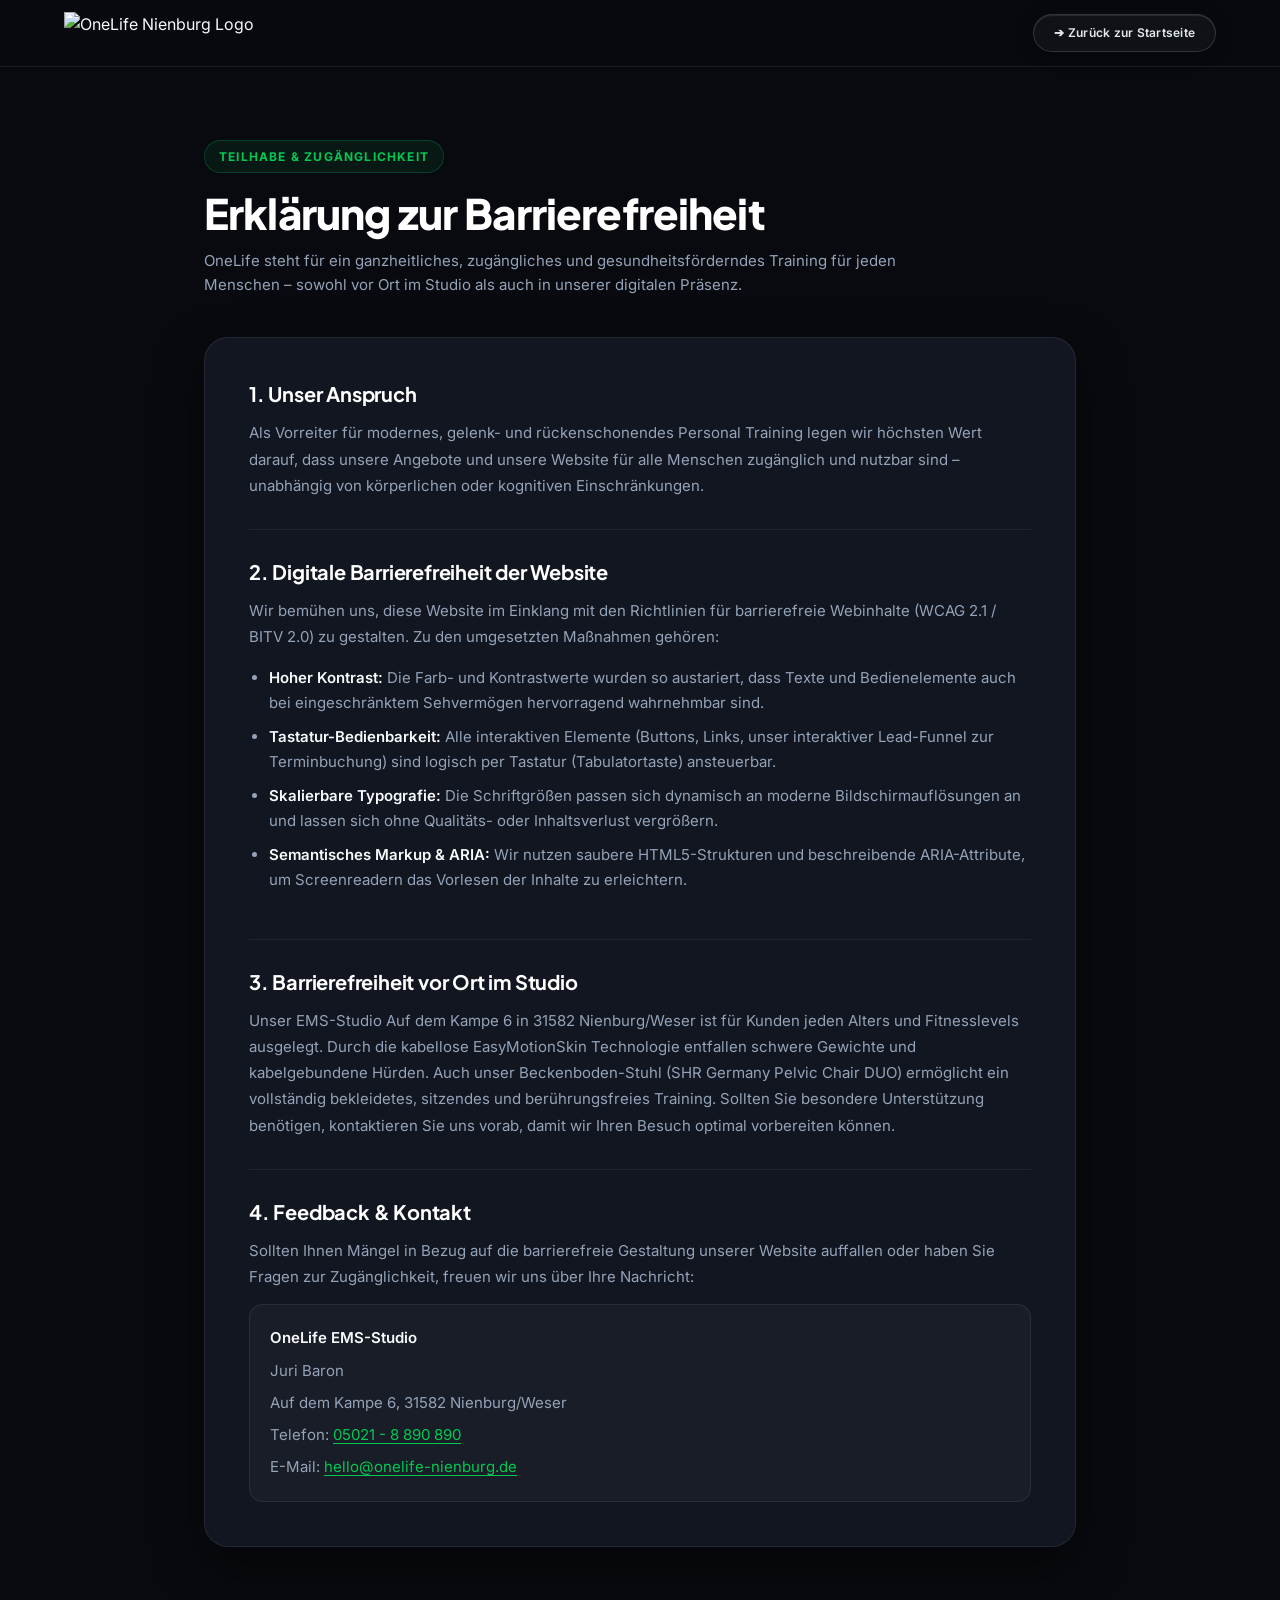
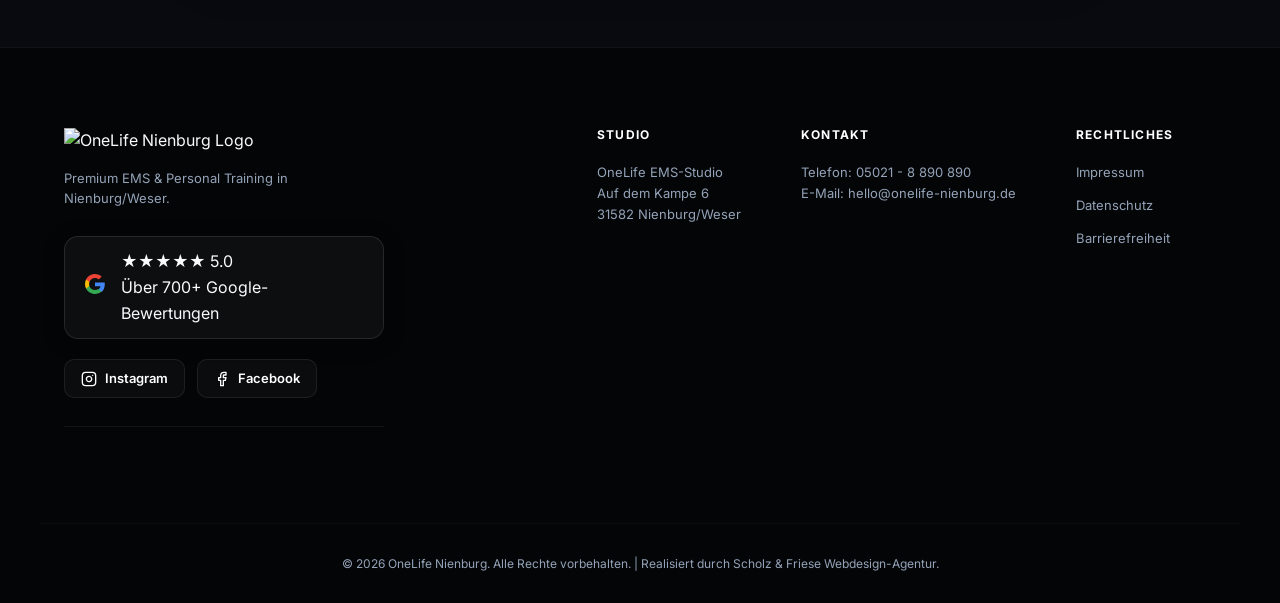
==== commit fa44cd10: "feat: integrate clean legal modal window for Impressum/Datenschutz/Barrierefreiheit and standardize " ====
--- a/barrierefreiheit.html
+++ b/barrierefreiheit.html
@@ -193,7 +193,7 @@
                     <article class="legal-article">
                         <h2>3. Barrierefreiheit vor Ort im Studio</h2>
                         <p>
-                            Unser EMS-Studio Auf dem Kampe 6 in 31582 Nienburg/Weser ist für Kunden jeden Alters und Fitnesslevels ausgelegt. Durch die kabellose EasyMotionSkin Technologie entfallen schwere Gewichte und kabelgebundene Hürden. Auch unser Beckenboden-Stuhl (SHR Germany Pelvi Chair) ermöglicht ein vollständig bekleidetes, sitzendes und berührungsfreies Training. Sollten Sie besondere Unterstützung benötigen, kontaktieren Sie uns vorab, damit wir Ihren Besuch optimal vorbereiten können.
+                            Unser EMS-Studio Auf dem Kampe 6 in 31582 Nienburg/Weser ist für Kunden jeden Alters und Fitnesslevels ausgelegt. Durch die kabellose EasyMotionSkin Technologie entfallen schwere Gewichte und kabelgebundene Hürden. Auch unser Beckenboden-Stuhl (SHR Germany Pelvic Chair DUO) ermöglicht ein vollständig bekleidetes, sitzendes und berührungsfreies Training. Sollten Sie besondere Unterstützung benötigen, kontaktieren Sie uns vorab, damit wir Ihren Besuch optimal vorbereiten können.
                         </p>
                     </article>
 
--- a/index.css
+++ b/index.css
@@ -388,14 +388,14 @@
 }
 
 .site-logo {
-    height: 48px;
+    height: 78px;
     width: auto;
     object-fit: contain;
-    transition: var(--transition-smooth);
+    transition: height 0.35s cubic-bezier(0.22, 1, 0.36, 1), transform 0.35s cubic-bezier(0.22, 1, 0.36, 1);
 }
 
 .main-header.scrolled .site-logo {
-    height: 40px;
+    height: 48px;
 }
 
 .desktop-nav {
@@ -488,6 +488,7 @@
     left: 0;
     width: 100%;
     height: 100vh;
+    height: 100dvh;
     background-color: var(--color-bg);
     z-index: 950;
     display: flex;
@@ -495,6 +496,10 @@
     justify-content: center;
     opacity: 0;
     visibility: hidden;
+    overflow-y: auto;
+    -webkit-overflow-scrolling: touch;
+    padding: 80px 24px 40px;
+    box-sizing: border-box;
     transition: var(--transition-smooth);
 }
 
@@ -561,24 +566,26 @@
     min-height: 100vh;
     display: flex;
     align-items: center;
-    padding-top: 120px;
+    padding-top: 130px;
     padding-bottom: 60px;
+    background-image: 
+        linear-gradient(90deg, 
+            rgba(8, 10, 15, 0.90) 0%, 
+            rgba(8, 10, 15, 0.74) 42%, 
+            rgba(8, 10, 15, 0.38) 100%
+        ),
+        linear-gradient(180deg, 
+            rgba(8, 10, 15, 0.65) 0%, 
+            rgba(8, 10, 15, 0.20) 35%, 
+            rgba(8, 10, 15, 0.70) 75%, 
+            var(--color-bg) 100%
+        ),
+        url('https://pub-b33108412309406a9a941ddc51e9a5b9.r2.dev/OneLife/Onelife_01.webp');
+    background-size: cover;
+    background-position: center 30%;
+    background-attachment: fixed;
+    background-repeat: no-repeat;
     overflow: hidden;
-}
-
-.hero-video-wrapper {
-    position: absolute;
-    top: 0;
-    left: 0;
-    width: 100%;
-    height: 100%;
-    z-index: 1;
-}
-
-.hero-video {
-    width: 100%;
-    height: 100%;
-    object-fit: cover;
 }
 
 .hero-overlay {
@@ -587,11 +594,8 @@
     left: 0;
     width: 100%;
     height: 100%;
-    background: linear-gradient(180deg, 
-        rgba(8, 10, 15, 0.7) 0%, 
-        rgba(8, 10, 15, 0.9) 70%, 
-        var(--color-bg) 100%
-    );
+    pointer-events: none;
+    z-index: 1;
 }
 
 .hero-container {
@@ -603,8 +607,181 @@
     z-index: 2;
 }
 
+/* Hero Grid (Two Column Desktop Layout) */
+.hero-grid {
+    display: grid;
+    grid-template-columns: 1.15fr 0.85fr;
+    gap: 52px;
+    align-items: center;
+    width: 100%;
+}
+
 .hero-content {
-    max-width: 720px;
+    max-width: 640px;
+}
+
+.hero-video-column {
+    display: flex;
+    justify-content: flex-end;
+    align-items: center;
+    width: 100%;
+}
+
+/* Featured Video Card (Sleek Portrait Framing, Anti-Clutter, Click to Unmute & Restart) */
+.hero-featured-video-card {
+    position: relative;
+    width: 100%;
+    max-width: 380px;
+    aspect-ratio: 9 / 16;
+    border-radius: 24px;
+    overflow: hidden;
+    background: #080A0F;
+    border: 1px solid rgba(255, 255, 255, 0.14);
+    box-shadow: 
+        0 24px 60px -15px rgba(0, 0, 0, 0.85),
+        0 0 35px -10px rgba(0, 200, 83, 0.18);
+    cursor: pointer;
+    user-select: none;
+    transition: transform 0.35s cubic-bezier(0.22, 1, 0.36, 1),
+                box-shadow 0.35s cubic-bezier(0.22, 1, 0.36, 1),
+                border-color 0.35s cubic-bezier(0.22, 1, 0.36, 1);
+    outline: none;
+    -webkit-tap-highlight-color: transparent;
+}
+
+.hero-featured-video-card:hover,
+.hero-featured-video-card:focus-visible {
+    transform: translateY(-4px);
+    box-shadow: 
+        0 32px 75px -12px rgba(0, 0, 0, 0.92),
+        0 0 50px -8px rgba(0, 200, 83, 0.3);
+    border-color: rgba(0, 200, 83, 0.45);
+}
+
+.hero-featured-video-card:focus-visible {
+    outline: 2px solid var(--color-primary-glow);
+    outline-offset: 3px;
+}
+
+.hero-featured-video {
+    width: 100%;
+    height: 100%;
+    object-fit: cover;
+    object-position: center center;
+    display: block;
+}
+
+/* Hero Video Minimal Controls (Dezent, Floating Glass Dock, Replay & Muted Speaker) */
+.hero-video-controls {
+    position: absolute;
+    bottom: 16px;
+    right: 16px;
+    display: inline-flex;
+    align-items: center;
+    gap: 8px;
+    z-index: 10;
+    pointer-events: auto;
+}
+
+.hero-control-btn {
+    width: 38px;
+    height: 38px;
+    border-radius: 50%;
+    background: rgba(11, 14, 20, 0.75);
+    backdrop-filter: blur(12px);
+    -webkit-backdrop-filter: blur(12px);
+    border: 1px solid rgba(255, 255, 255, 0.16);
+    color: #F1F5F9;
+    display: inline-flex;
+    align-items: center;
+    justify-content: center;
+    cursor: pointer;
+    box-shadow: 0 4px 18px rgba(0, 0, 0, 0.45);
+    transition: transform 0.25s cubic-bezier(0.22, 1, 0.36, 1),
+                background 0.25s ease,
+                border-color 0.25s ease,
+                color 0.25s ease,
+                box-shadow 0.25s ease;
+    outline: none;
+    padding: 0;
+    -webkit-tap-highlight-color: transparent;
+}
+
+.hero-control-btn svg {
+    display: inline-block;
+    flex-shrink: 0;
+}
+
+.hero-control-btn:hover {
+    background: rgba(18, 24, 38, 0.95);
+    border-color: rgba(255, 255, 255, 0.35);
+    color: #FFFFFF;
+    transform: scale(1.08);
+    box-shadow: 0 6px 22px rgba(0, 0, 0, 0.65);
+}
+
+.hero-control-btn:active {
+    transform: scale(0.95);
+}
+
+.hero-control-btn:focus-visible {
+    outline: 2px solid var(--color-primary-glow);
+    outline-offset: 2px;
+}
+
+/* Sound active / unmuted state */
+.hero-sound-btn.is-active {
+    color: #4ADE80;
+    border-color: rgba(74, 222, 128, 0.45);
+    background: rgba(0, 160, 84, 0.22);
+}
+
+.hero-sound-btn.is-active:hover {
+    background: rgba(0, 160, 84, 0.35);
+    border-color: rgba(74, 222, 128, 0.65);
+    color: #86EFAC;
+}
+
+/* Replay Smooth Spin Animation */
+@keyframes replay-spin {
+    0% {
+        transform: rotate(0deg);
+    }
+    100% {
+        transform: rotate(-360deg);
+    }
+}
+
+@keyframes spin {
+    from {
+        transform: rotate(0deg);
+    }
+    to {
+        transform: rotate(360deg);
+    }
+}
+
+.hero-replay-btn.is-spinning svg,
+.icon-replay.is-spinning {
+    animation: replay-spin 0.6s cubic-bezier(0.22, 1, 0.36, 1);
+}
+
+/* Slim Video Progress Bar */
+.hero-video-progress-bar {
+    position: absolute;
+    bottom: 0;
+    left: 0;
+    width: 100%;
+    height: 3px;
+    background: rgba(255, 255, 255, 0.12);
+    z-index: 6;
+}
+
+.hero-video-progress-fill {
+    height: 100%;
+    width: 0%;
+    background: linear-gradient(90deg, var(--color-primary), var(--color-primary-glow));
+    transition: width 0.15s linear;
 }
 
 .hero-eyebrow {
@@ -861,8 +1038,8 @@
     /* Clean architectural tile grid with smooth black fade entering from top and bottom */
     background-image: 
         linear-gradient(180deg, #080A0F 0%, transparent 22%, transparent 78%, #080A0F 100%),
-        radial-gradient(ellipse 70% 35% at 50% 20%, rgba(0, 160, 84, 0.10) 0%, transparent 70%),
-        radial-gradient(ellipse 70% 35% at 50% 80%, rgba(0, 160, 84, 0.08) 0%, transparent 70%),
+        radial-gradient(ellipse 70% 35% at 50% 20%, rgba(0, 160, 84, 0.12) 0%, transparent 70%),
+        radial-gradient(ellipse 70% 35% at 50% 80%, rgba(0, 160, 84, 0.09) 0%, transparent 70%),
         radial-gradient(ellipse 60% 45% at 50% 50%, rgba(14, 22, 35, 0.40) 0%, transparent 80%),
         linear-gradient(to right, rgba(255, 255, 255, 0.035) 1px, transparent 1px),
         linear-gradient(to bottom, rgba(255, 255, 255, 0.035) 1px, transparent 1px);
@@ -875,11 +1052,11 @@
     content: '';
     position: absolute;
     inset: 0;
-    background-image: radial-gradient(rgba(0, 160, 84, 0.22) 1px, transparent 1px);
+    background-image: radial-gradient(rgba(0, 160, 84, 0.24) 1px, transparent 1px);
     background-size: 36px 36px;
     background-position: -0.5px -0.5px;
     pointer-events: none;
-    opacity: 0.6;
+    opacity: 0.65;
     mask-image: linear-gradient(180deg, transparent 0%, black 20%, black 80%, transparent 100%);
     -webkit-mask-image: linear-gradient(180deg, transparent 0%, black 20%, black 80%, transparent 100%);
 }
@@ -898,66 +1075,51 @@
     color: #94A3B8;
 }
 
-.problems-section .problems-editorial-list {
-    display: flex;
-    flex-direction: column;
-    gap: 72px;
+/* Problems 2x2 Grid (2 Kacheln nebeneinander) */
+.problems-section .problems-cards-grid {
+    display: grid;
+    grid-template-columns: repeat(2, 1fr);
+    gap: 28px;
+    max-width: 1080px;
+    margin: 0 auto;
     position: relative;
     z-index: 1;
 }
 
-.problems-section .problem-editorial-item {
-    display: grid;
-    grid-template-columns: 1fr 1.15fr;
-    gap: 60px;
-    align-items: center;
-    padding-bottom: 72px;
-    border-bottom: 1px solid rgba(255, 255, 255, 0.07);
-}
-
-.problems-section .problem-editorial-item:last-child {
-    border-bottom: none;
-    padding-bottom: 0;
-}
-
-.problems-section .problem-editorial-item.reverse {
-    grid-template-columns: 1.15fr 1fr;
-}
-
-.problems-section .problem-editorial-item.reverse .problem-editorial-media {
-    order: 2;
-}
-
-.problems-section .problem-editorial-item.reverse .problem-editorial-content {
-    order: 1;
-}
-
-.problems-section .problem-editorial-media {
-    position: relative;
-    width: 100%;
-    height: 380px;
+.problem-card {
+    background: rgba(12, 17, 26, 0.85);
+    border: 1px solid rgba(255, 255, 255, 0.09);
     border-radius: 20px;
-    overflow: hidden;
-    background-color: #0A0E17;
-    border: 1px solid rgba(255, 255, 255, 0.08);
-    box-shadow: 0 20px 50px rgba(0, 0, 0, 0.6), 0 0 30px rgba(0, 160, 84, 0.05);
-}
-
-.problems-section .problem-editorial-img {
-    width: 100%;
-    height: 100%;
-    object-fit: cover;
-    transition: transform 0.6s cubic-bezier(0.22, 1, 0.36, 1);
-}
-
-.problems-section .problem-editorial-item:hover .problem-editorial-img {
-    transform: scale(1.05);
-}
-
-.problems-section .problem-editorial-content {
+    padding: 28px 30px;
+    box-shadow: 0 12px 35px rgba(0, 0, 0, 0.45);
+    backdrop-filter: blur(14px);
+    -webkit-backdrop-filter: blur(14px);
     display: flex;
     flex-direction: column;
     gap: 16px;
+    transition: var(--transition-smooth);
+}
+
+.problem-card:hover {
+    border-color: rgba(0, 160, 84, 0.4);
+    transform: translateY(-4px);
+    box-shadow: 0 18px 45px rgba(0, 0, 0, 0.55), 0 0 25px rgba(0, 160, 84, 0.12);
+}
+
+.problem-card-header {
+    display: flex;
+    align-items: center;
+    justify-content: space-between;
+    gap: 14px;
+    flex-wrap: wrap;
+}
+
+.problem-num {
+    font-family: var(--font-headings);
+    font-size: 14px;
+    font-weight: 800;
+    color: rgba(255, 255, 255, 0.25);
+    letter-spacing: 0.08em;
 }
 
 .problems-section .problem-quote-badge {
@@ -1286,14 +1448,30 @@
 }
 
 /* ==========================================================================
-   Juri Baron Story Section
-/* ==========================================================================
-   Juri Baron Story Section (Dark Editorial Theme)
+   Juri Baron Story Section (Feststehender Parallax-Hintergrund mit Studio-Motiv)
    ========================================================================== */
 .story-section {
+    position: relative;
     padding: var(--section-padding);
-    background-color: var(--color-bg);
-    position: relative;
+    background-image: 
+        linear-gradient(90deg, 
+            rgba(8, 10, 15, 0.8) 0%, 
+            rgba(8, 10, 15, 0.65) 45%, 
+            rgba(8, 10, 15, 0.78) 100%
+        ),
+        linear-gradient(180deg, 
+            rgba(8, 10, 15, 0.85) 0%, 
+            rgba(8, 10, 15, 0.45) 45%, 
+            rgba(8, 10, 15, 0.85) 100%
+        ),
+        url('https://pub-b33108412309406a9a941ddc51e9a5b9.r2.dev/OneLife/Onelife_Studio_Lounge_Bg.webp');
+    background-size: cover;
+    background-position: center center;
+    background-attachment: fixed;
+    background-repeat: no-repeat;
+    border-top: 1px solid rgba(255, 255, 255, 0.06);
+    border-bottom: 1px solid rgba(255, 255, 255, 0.06);
+    overflow: hidden;
 }
 
 .story-grid-layout {
@@ -1370,6 +1548,16 @@
 }
 
 /* Story Text Column in Dark Theme */
+.story-content {
+    background: rgba(13, 17, 26, 0.82);
+    backdrop-filter: blur(16px);
+    -webkit-backdrop-filter: blur(16px);
+    border: 1px solid rgba(255, 255, 255, 0.08);
+    border-radius: 24px;
+    padding: 44px 48px;
+    box-shadow: 0 20px 50px rgba(0, 0, 0, 0.55);
+}
+
 .story-content .section-subtitle {
     display: inline-block;
     color: var(--color-primary-glow);
@@ -1440,8 +1628,10 @@
 
 .crew-grid {
     display: grid;
-    grid-template-columns: repeat(4, 1fr);
-    gap: 24px;
+    grid-template-columns: repeat(3, 1fr);
+    gap: 28px;
+    max-width: 1200px;
+    margin: 0 auto;
 }
 
 .crew-card {
@@ -1460,7 +1650,7 @@
 
 .crew-card-media {
     position: relative;
-    height: 330px;
+    height: 390px;
     overflow: hidden;
     background-color: #0b0e14;
     border-bottom: 1px solid rgba(255, 255, 255, 0.04);
@@ -1470,7 +1660,7 @@
     width: 100%;
     height: 100%;
     object-fit: cover;
-    object-position: center top;
+    object-position: center 20%;
     display: block;
     filter: brightness(0.98);
     transition: transform 0.6s cubic-bezier(0.22, 1, 0.36, 1), filter 0.3s ease;
@@ -1478,13 +1668,13 @@
 
 /* Specific zoom for Trainer 1 and 3 (shot from further away) */
 .crew-image.zoom-distant-1 {
-    transform: scale(1.42);
-    transform-origin: center 80%;
+    transform: scale(1.15);
+    transform-origin: center 50%;
 }
 
 .crew-image.zoom-distant-3 {
-    transform: scale(1.44);
-    transform-origin: center 76%;
+    transform: scale(1.15);
+    transform-origin: center 50%;
 }
 
 .crew-card:hover .crew-image {
@@ -1493,12 +1683,12 @@
 }
 
 .crew-card:hover .crew-image.zoom-distant-1 {
-    transform: scale(1.48);
+    transform: scale(1.18);
     filter: brightness(1.04);
 }
 
 .crew-card:hover .crew-image.zoom-distant-3 {
-    transform: scale(1.50);
+    transform: scale(1.18);
     filter: brightness(1.04);
 }
 
@@ -1544,7 +1734,7 @@
             rgba(11, 14, 20, 0.80) 50%, 
             rgba(11, 14, 20, 0.86) 84%, 
             var(--color-bg) 100%),
-        url('https://pub-b33108412309406a9a941ddc51e9a5b9.r2.dev/OneLife/ems_steps_bg.webp');
+        url('https://pub-b33108412309406a9a941ddc51e9a5b9.r2.dev/OneLife/Hero/Onelife_Back_02.webp');
     background-attachment: fixed;
     background-position: center center;
     background-repeat: no-repeat;
@@ -1735,20 +1925,31 @@
     overflow: hidden;
 }
 
+/* Sleek Funnel Progress Bar */
+.funnel-progress-wrap {
+    width: 100%;
+    margin-top: 4px;
+    margin-bottom: 32px;
+    position: relative;
+}
+
 .funnel-progress-bar {
-    position: absolute;
-    top: 0;
-    left: 0;
+    position: relative;
     width: 100%;
     height: 6px;
-    background-color: rgba(255,255,255,0.05);
+    background-color: rgba(255, 255, 255, 0.08);
+    border-radius: 999px;
+    overflow: hidden;
+    box-shadow: inset 0 1px 2px rgba(0, 0, 0, 0.35);
 }
 
 .progress-fill {
     height: 100%;
     width: 33.33%;
-    background: linear-gradient(90deg, var(--color-primary) 0%, var(--color-primary-glow) 100%);
-    transition: var(--transition-smooth);
+    background: linear-gradient(90deg, #00C853 0%, #10B981 50%, #69F0AE 100%);
+    box-shadow: 0 0 14px rgba(0, 230, 118, 0.65);
+    border-radius: 999px;
+    transition: width 0.4s cubic-bezier(0.22, 1, 0.36, 1);
 }
 
 .funnel-form {
@@ -1770,43 +1971,64 @@
 }
 
 .funnel-step-title {
-    font-size: 24px;
+    font-size: 22px;
     font-weight: 700;
     color: #ffffff;
-    margin-bottom: 30px;
+    margin-top: 0;
+    margin-bottom: 24px;
     text-align: center;
+    line-height: 1.35;
 }
 
 /* Funnel card inputs */
 .funnel-options-grid {
     display: grid;
     grid-template-columns: repeat(2, 1fr);
-    gap: 20px;
-    margin-bottom: 36px;
+    gap: 16px;
+    margin-bottom: 32px;
 }
 
 .funnel-option {
     cursor: pointer;
+    position: relative;
 }
 
 .funnel-option input[type="radio"] {
-    display: none;
+    position: absolute;
+    opacity: 0;
+    pointer-events: none;
 }
 
 .option-card {
     display: flex;
     align-items: center;
     gap: 16px;
-    background-color: rgba(255,255,255,0.02);
-    border: 2px solid rgba(255,255,255,0.06);
+    background: rgba(255, 255, 255, 0.025);
+    border: 1.5px solid rgba(255, 255, 255, 0.08);
     border-radius: 16px;
-    padding: 20px 24px;
-    transition: var(--transition-smooth);
+    padding: 16px 20px;
+    transition: all 0.25s cubic-bezier(0.22, 1, 0.36, 1);
     height: 100%;
 }
 
+.funnel-option:hover .option-card {
+    background: rgba(255, 255, 255, 0.045);
+    border-color: rgba(255, 255, 255, 0.16);
+    transform: translateY(-2px);
+}
+
 .option-icon {
-    font-size: 24px;
+    width: 42px;
+    height: 42px;
+    border-radius: 12px;
+    background: rgba(255, 255, 255, 0.05);
+    border: 1px solid rgba(255, 255, 255, 0.08);
+    display: flex;
+    align-items: center;
+    justify-content: center;
+    font-size: 20px;
+    flex-shrink: 0;
+    transition: all 0.25s ease;
 }
 
 .option-title {
@@ -1814,16 +2036,23 @@
     font-weight: 600;
     font-size: 15px;
     color: #E2E8F0;
+    line-height: 1.35;
 }
 
 .funnel-option input[type="radio"]:checked + .option-card {
-    border-color: var(--color-primary);
-    background-color: rgba(0, 160, 84, 0.05);
-    box-shadow: 0 0 20px rgba(0, 160, 84, 0.15);
+    border-color: #00E676;
+    background: rgba(0, 200, 83, 0.1);
+    box-shadow: 0 0 24px rgba(0, 230, 118, 0.18), inset 0 0 10px rgba(0, 230, 118, 0.06);
+}
+
+.funnel-option input[type="radio"]:checked + .option-card .option-icon {
+    background: rgba(0, 200, 83, 0.2);
+    border-color: rgba(0, 230, 118, 0.4);
 }
 
 .funnel-option input[type="radio"]:checked + .option-card .option-title {
     color: #ffffff;
+    font-weight: 700;
 }
 
 /* Step 3 input layout */
@@ -1885,6 +2114,28 @@
     line-height: 1.5;
 }
 
+/* Cloudflare Turnstile Container & Form Error Banner */
+.turnstile-container-wrapper {
+    display: flex;
+    justify-content: center;
+    align-items: center;
+    margin: 20px auto 10px auto;
+    min-height: 65px;
+    width: 100%;
+}
+
+.form-error-banner {
+    background: rgba(239, 68, 68, 0.12);
+    border: 1px solid rgba(239, 68, 68, 0.35);
+    color: #FCA5A5;
+    padding: 12px 16px;
+    border-radius: 8px;
+    font-size: 13px;
+    margin-top: 14px;
+    text-align: center;
+    line-height: 1.45;
+}
+
 /* Funnel Navigation buttons */
 .funnel-nav {
     display: flex;
@@ -2076,7 +2327,7 @@
 .usp-visual-media {
     position: relative;
     width: 100%;
-    height: 240px;
+    height: 250px;
     overflow: hidden;
     background-color: #0b0e14;
 }
@@ -2085,11 +2336,16 @@
     width: 100%;
     height: 100%;
     object-fit: cover;
+    object-position: center center;
     transition: transform 0.6s cubic-bezier(0.22, 1, 0.36, 1);
 }
 
+.usp-img-inbody {
+    object-position: center 15% !important;
+}
+
 .usp-visual-card:hover .usp-visual-img {
-    transform: scale(1.05);
+    transform: scale(1.04);
 }
 
 .usp-category-kicker {
@@ -2102,21 +2358,6 @@
     display: inline-block;
 }
 
-/* Pelvi Chair containment in USP grid */
-.usp-media-chair {
-    background: radial-gradient(circle at center, rgba(0, 160, 84, 0.08) 0%, #0b0e14 75%);
-    display: flex;
-    align-items: center;
-    justify-content: center;
-    padding: 16px;
-}
-
-.usp-img-chair {
-    object-fit: contain !important;
-    max-height: 200px;
-    filter: drop-shadow(0 10px 20px rgba(0, 0, 0, 0.5));
-}
-
 .usp-visual-body {
     padding: 28px;
     display: flex;
@@ -2145,28 +2386,42 @@
     margin-top: auto;
     display: flex;
     flex-direction: column;
-    gap: 8px;
-    padding-top: 16px;
-    border-top: 1px solid rgba(255, 255, 255, 0.05);
+    gap: 12px;
+    padding-top: 18px;
+    border-top: 1px solid rgba(255, 255, 255, 0.06);
 }
 
 .usp-visual-list li {
     display: flex;
-    align-items: center;
-    gap: 10px;
-    font-size: 13px;
+    align-items: flex-start;
+    gap: 12px;
+    font-size: 13.5px;
+    line-height: 1.5;
     font-weight: 500;
-    color: #E2E8F0;
-}
-
-.usp-visual-list li span {
+    color: #CBD5E1;
+}
+
+.usp-visual-list li .usp-check {
     color: var(--color-primary-glow);
     font-weight: 700;
     font-size: 14px;
+    flex-shrink: 0;
+    margin-top: 2px;
+    line-height: 1;
+}
+
+.usp-visual-list li .usp-item-content {
+    flex: 1;
+    min-width: 0;
+}
+
+.usp-visual-list li .usp-item-content strong {
+    color: #ffffff;
+    font-weight: 600;
 }
 
 /* ==========================================================================
-   SHR Germany EMS Pelvi Chair Highlight Card (Inside USPs Grid)
+   SHR Germany EMS Pelvic Chair DUO Highlight Card (Inside USPs Grid)
    ========================================================================== */
 .usp-card-chair {
     background: linear-gradient(180deg, rgba(16, 24, 38, 0.98) 0%, rgba(10, 14, 22, 0.98) 100%) !important;
@@ -2184,38 +2439,46 @@
 
 .usp-media-chair {
     position: relative;
-    height: 260px;
-    background: radial-gradient(circle at 50% 50%, rgba(0, 160, 84, 0.2) 0%, rgba(11, 15, 23, 0.85) 70%, #0b0e14 100%);
-    display: flex;
-    align-items: center;
+    height: 240px;
+    overflow: hidden;
+    background-color: #0A0E17;
+}
+
+.usp-img-chair {
+    width: 100% !important;
+    height: 100% !important;
+    object-fit: cover !important;
+    object-position: center 25%;
+    max-height: none !important;
+    filter: brightness(0.95) contrast(1.05);
+    transition: transform 0.6s cubic-bezier(0.22, 1, 0.36, 1);
+    display: block;
+}
+
+.usp-card-chair:hover .usp-img-chair {
+    transform: scale(1.06);
+}
+
+/* ==========================================================================
+   Action CTA directly under "Warum Personal Training bei uns unschlagbar ist"
+   ========================================================================== */
+.usps-cards-cta {
+    margin: 48px auto 68px auto;
+    display: flex;
     justify-content: center;
-    padding: 20px;
-    overflow: hidden;
-}
-
-.chair-glow-backdrop {
-    position: absolute;
-    width: 200px;
-    height: 200px;
-    border-radius: 50%;
-    background: radial-gradient(circle, rgba(0, 200, 83, 0.28) 0%, transparent 70%);
-    filter: blur(25px);
-    pointer-events: none;
-}
-
-.usp-img-chair {
-    object-fit: contain !important;
-    height: 100% !important;
-    max-height: 220px !important;
-    width: auto !important;
-    filter: drop-shadow(0 16px 30px rgba(0, 0, 0, 0.75));
-    transition: transform 0.6s cubic-bezier(0.22, 1, 0.36, 1);
     position: relative;
-    z-index: 1;
-}
-
-.usp-card-chair:hover .usp-img-chair {
-    transform: scale(1.08) translateY(-4px);
+    z-index: 2;
+}
+
+@media (max-width: 768px) {
+    .usps-cards-cta {
+        margin: 36px auto 52px auto;
+        padding: 0 12px;
+    }
+    .usps-cards-cta .btn-special-cta {
+        width: 100%;
+        justify-content: center;
+    }
 }
 
 /* ==========================================================================
@@ -2247,15 +2510,62 @@
     line-height: 1.6;
 }
 
+.brochure-pillars-grid-wrap {
+    position: relative;
+    width: 100%;
+}
+
+.pillars-ekg-backdrop {
+    position: absolute;
+    top: -24px;
+    left: -4%;
+    width: 108%;
+    height: calc(100% + 48px);
+    pointer-events: none;
+    z-index: 1;
+    overflow: visible;
+}
+
+.pillars-ekg-svg {
+    width: 100%;
+    height: 100%;
+    display: block;
+}
+
+.ekg-path.ekg-primary {
+    animation: ekg-pulse-glow 3.5s ease-in-out infinite;
+}
+
+.ekg-path.ekg-subtle {
+    opacity: 0.5;
+}
+
+@keyframes ekg-pulse-glow {
+    0%, 100% {
+        opacity: 0.75;
+        filter: drop-shadow(0 0 6px rgba(0, 200, 83, 0.45));
+    }
+    50% {
+        opacity: 1;
+        filter: drop-shadow(0 0 14px rgba(0, 230, 118, 0.85));
+    }
+}
+
 .brochure-pillars-grid {
+    position: relative;
+    z-index: 2;
     display: grid;
     grid-template-columns: repeat(3, 1fr);
     gap: 20px;
 }
 
 .pillar-card {
-    background: var(--color-card);
-    border: 1px solid rgba(255, 255, 255, 0.05);
+    position: relative;
+    z-index: 2;
+    background: rgba(16, 21, 30, 0.74);
+    backdrop-filter: blur(14px);
+    -webkit-backdrop-filter: blur(14px);
+    border: 1px solid rgba(255, 255, 255, 0.08);
     border-radius: 16px;
     padding: 24px;
     display: flex;
@@ -2265,9 +2575,10 @@
 }
 
 .pillar-card:hover {
-    border-color: rgba(0, 160, 84, 0.35);
+    background: rgba(16, 21, 30, 0.9);
+    border-color: rgba(0, 200, 83, 0.45);
     transform: translateY(-4px);
-    box-shadow: 0 12px 30px rgba(0, 0, 0, 0.35);
+    box-shadow: 0 12px 30px rgba(0, 0, 0, 0.45), 0 0 20px rgba(0, 200, 83, 0.18);
 }
 
 .pillar-icon-box {
@@ -2300,25 +2611,39 @@
 }
 
 /* ==========================================================================
-   Award & Social Proof Section
+   Award & Social Proof Section (Feststehender Parallax-Hintergrund mit Hero-Effekt)
    ========================================================================== */
 .award-section {
+    position: relative;
     padding: var(--section-padding);
-    background: linear-gradient(180deg, var(--color-bg) 0%, rgba(16, 21, 30, 0.7) 100%);
-    border-top: 1px solid rgba(255, 255, 255, 0.05);
-    border-bottom: 1px solid rgba(255, 255, 255, 0.05);
+    background-image: 
+        linear-gradient(180deg, 
+            rgba(8, 10, 15, 0.88) 0%, 
+            rgba(8, 10, 15, 0.78) 50%, 
+            rgba(8, 10, 15, 0.92) 100%
+        ),
+        url('https://pub-b33108412309406a9a941ddc51e9a5b9.r2.dev/OneLife/Hero/Onelife_Back_01.webp');
+    background-size: cover;
+    background-position: center center;
+    background-attachment: fixed;
+    background-repeat: no-repeat;
+    border-top: 1px solid rgba(255, 255, 255, 0.06);
+    border-bottom: 1px solid rgba(255, 255, 255, 0.06);
+    overflow: hidden;
 }
 
 .award-card {
-    background: var(--color-card);
-    border: 1px solid rgba(217, 162, 74, 0.25);
+    background: rgba(13, 17, 26, 0.82);
+    backdrop-filter: blur(16px);
+    -webkit-backdrop-filter: blur(16px);
+    border: 1px solid rgba(217, 162, 74, 0.35);
     border-radius: 24px;
     padding: 48px;
     display: grid;
     grid-template-columns: 1.2fr 1fr;
     gap: 48px;
     align-items: center;
-    box-shadow: 0 10px 40px rgba(0, 0, 0, 0.3);
+    box-shadow: 0 20px 50px rgba(0, 0, 0, 0.6), 0 0 40px rgba(217, 162, 74, 0.12);
 }
 
 .award-content .badge-award-pill {
@@ -2498,26 +2823,42 @@
     justify-content: space-between;
     align-items: center;
     flex-wrap: wrap;
-    gap: 16px;
+    gap: 20px;
     margin-bottom: 32px;
 }
 
 .google-rating-summary {
     display: flex;
     align-items: center;
-    gap: 12px;
+    flex-wrap: wrap;
+    gap: 14px;
+}
+
+.google-score-stars-line {
+    display: inline-flex;
+    align-items: center;
+    gap: 10px;
 }
 
 .google-stars {
     color: #F4B400;
     font-size: 18px;
     letter-spacing: 2px;
+    line-height: 1;
 }
 
 .google-score {
     font-size: 18px;
     font-weight: 800;
     color: #ffffff;
+    white-space: nowrap;
+    line-height: 1;
+}
+
+.google-verified-count {
+    font-size: 13.5px;
+    color: #94A3B8;
+    line-height: 1.4;
 }
 
 .google-reviews-grid {
@@ -2886,6 +3227,25 @@
     .hero-title {
         font-size: 52px;
     }
+
+    .hero-grid {
+        grid-template-columns: 1fr;
+        gap: 36px;
+    }
+
+    .hero-content {
+        max-width: 100%;
+    }
+
+    .hero-video-column {
+        justify-content: center;
+        width: 100%;
+    }
+
+    .hero-featured-video-card {
+        max-width: 360px;
+        margin: 0 auto;
+    }
     
     .grid-2-col {
         gap: 40px;
@@ -2948,9 +3308,20 @@
         font-size: 16px;
     }
 
+    .hero-grid {
+        gap: 28px;
+    }
+
+    .hero-featured-video-card {
+        max-width: 320px;
+        border-radius: 20px;
+    }
+
     .hero-partner-logos {
         gap: 20px;
         justify-content: flex-start;
+        margin-top: 36px;
+        padding-top: 20px;
     }
 
     .usps-visual-grid {
@@ -2961,6 +3332,15 @@
     .tiled-transition-divider,
     .tiled-transition-svg {
         height: 52px;
+    }
+
+    .crew-grid {
+        grid-template-columns: repeat(2, 1fr);
+        gap: 16px;
+    }
+
+    .crew-card-media {
+        height: 280px;
     }
 
     .btn-special-cta {
@@ -2973,6 +3353,10 @@
         grid-template-columns: 1fr;
     }
 
+    .award-section {
+        background-attachment: scroll;
+    }
+
     .faq-question {
         padding: 20px 20px;
     }
@@ -2986,34 +3370,46 @@
         font-size: 14px;
     }
 
-    .problems-editorial-list {
-        gap: 48px;
-    }
-
-    .problems-section .problem-editorial-item,
-    .problems-section .problem-editorial-item.reverse {
+    .hero-section {
+        background-attachment: scroll;
+    }
+
+    .site-logo {
+        height: 58px;
+    }
+
+    .main-header.scrolled .site-logo {
+        height: 42px;
+    }
+
+    .problems-section {
+        padding: 70px 0 85px 0;
+        background-attachment: scroll;
+    }
+
+    .problems-section .problems-cards-grid {
         grid-template-columns: 1fr;
-        gap: 22px;
-        padding-bottom: 48px;
-    }
-
-    .problems-section .problem-editorial-media,
-    .problems-section .problem-editorial-item .problem-editorial-media,
-    .problems-section .problem-editorial-item.reverse .problem-editorial-media {
-        order: 1 !important;
-        width: 100%;
-        height: 260px;
-    }
-
-    .problems-section .problem-editorial-content,
-    .problems-section .problem-editorial-item .problem-editorial-content,
-    .problems-section .problem-editorial-item.reverse .problem-editorial-content {
-        order: 2 !important;
-        width: 100%;
+        gap: 18px;
+    }
+
+    .problem-card {
+        padding: 22px 20px;
+        border-radius: 16px;
     }
 
     .problem-solution-title {
-        font-size: 24px;
+        font-size: 20px;
+        line-height: 1.25;
+    }
+
+    .problems-section .problem-quote-badge {
+        font-size: 12px;
+        padding: 6px 12px;
+    }
+
+    .problems-section .problem-point {
+        padding: 10px 14px;
+        font-size: 13.5px;
     }
     
     .slider-track {
@@ -3040,12 +3436,54 @@
     .google-reviews-grid {
         grid-template-columns: 1fr;
     }
+
+    .google-reviews-header {
+        flex-direction: column;
+        align-items: center;
+        text-align: center;
+        gap: 16px;
+        margin-bottom: 28px;
+    }
+
+    .google-rating-summary {
+        flex-direction: column;
+        align-items: center;
+        text-align: center;
+        gap: 8px;
+    }
+
+    .google-score-stars-line {
+        justify-content: center;
+    }
+
+    .google-verified-count {
+        font-size: 13px;
+        text-align: center;
+        max-width: 320px;
+    }
+
+    .btn-google-action {
+        width: 100%;
+        max-width: 380px;
+        justify-content: center;
+        text-align: center;
+        padding: 12px 18px;
+    }
     
     .story-grid-layout {
         grid-template-columns: 1fr;
         gap: 36px;
     }
 
+    .story-section {
+        background-attachment: scroll;
+    }
+
+    .story-content {
+        padding: 32px 24px;
+        border-radius: 20px;
+    }
+
     .story-portrait-card {
         max-width: 460px;
         margin: 0 auto;
@@ -3086,13 +3524,70 @@
 }
 
 @media (max-width: 480px) {
+    .main-header {
+        padding: 12px 0;
+    }
+    
+    .main-header.scrolled {
+        padding: 8px 0;
+    }
+
+    .site-logo {
+        height: 52px;
+        max-width: 170px;
+    }
+
+    .main-header.scrolled .site-logo {
+        height: 38px;
+        max-width: 140px;
+    }
+
     .section-container {
         padding: 0 16px;
+    }
+
+    .problems-section {
+        padding: 55px 0 70px 0;
+    }
+
+    .problem-card {
+        padding: 18px 16px;
+    }
+
+    .problem-solution-title {
+        font-size: 18px;
+    }
+
+    .problems-section .problem-point {
+        padding: 9px 12px;
+        font-size: 13px;
+        gap: 10px;
     }
 
     .hero-title {
         font-size: 30px;
         line-height: 1.15;
+    }
+
+    .hero-featured-video-card {
+        max-width: min(290px, 86vw);
+        border-radius: 16px;
+    }
+
+    .hero-video-controls {
+        bottom: 12px;
+        right: 12px;
+        gap: 6px;
+    }
+
+    .hero-control-btn {
+        width: 34px;
+        height: 34px;
+    }
+
+    .hero-control-btn svg {
+        width: 16px;
+        height: 16px;
     }
     
     .hero-top-badges-wrap {
@@ -3128,22 +3623,6 @@
         width: 100%;
     }
 
-    .problems-section .problem-editorial-media,
-    .problems-section .problem-editorial-item .problem-editorial-media,
-    .problems-section .problem-editorial-item.reverse .problem-editorial-media {
-        height: 210px;
-    }
-    
-    .problem-solution-title {
-        font-size: 21px;
-    }
-    
-    .problem-quote-badge {
-        font-size: 12px;
-        padding: 6px 12px;
-        line-height: 1.35;
-    }
-    
     .slide-card {
         width: 200px;
         height: 350px;
@@ -3163,7 +3642,27 @@
     }
     
     .crew-grid {
-        grid-template-columns: 1fr;
+        grid-template-columns: repeat(2, 1fr);
+        gap: 12px;
+    }
+    
+    .crew-card-media {
+        height: 190px;
+    }
+    
+    .crew-card-info {
+        padding: 12px 8px;
+    }
+    
+    .crew-name {
+        font-size: 15px;
+        line-height: 1.2;
+    }
+    
+    .crew-role {
+        font-size: 10px;
+        line-height: 1.35;
+        margin-bottom: 0;
     }
 
     .tiled-transition-divider,
@@ -3207,4 +3706,862 @@
         font-size: 14px;
         border-radius: 12px;
     }
-}
+
+    .google-reviews-wrap {
+        margin-top: 45px;
+        padding-top: 36px;
+    }
+
+    .google-reviews-header {
+        gap: 14px;
+        margin-bottom: 24px;
+    }
+
+    .google-stars {
+        font-size: 16px;
+        letter-spacing: 1px;
+    }
+
+    .google-score {
+        font-size: 16px;
+    }
+
+    .google-verified-count {
+        font-size: 12.5px;
+        line-height: 1.35;
+        max-width: 290px;
+    }
+
+    .btn-google-action {
+        font-size: 12.5px;
+        padding: 11px 16px;
+        width: 100%;
+        max-width: 320px;
+    }
+}
+
+/* ==========================================================================
+   Testimonials Bottom Extra CTA Banner
+   ========================================================================== */
+.testimonials-cta-banner {
+    margin-top: 48px;
+    padding: 36px 40px;
+    background: linear-gradient(135deg, rgba(16, 24, 38, 0.95) 0%, rgba(10, 14, 22, 0.95) 100%);
+    border: 1px solid rgba(0, 160, 84, 0.35);
+    border-radius: 20px;
+    display: flex;
+    align-items: center;
+    justify-content: space-between;
+    gap: 32px;
+    box-shadow: 0 16px 40px rgba(0, 0, 0, 0.4), 0 0 30px rgba(0, 160, 84, 0.1);
+    position: relative;
+    overflow: hidden;
+}
+
+.testimonials-cta-banner::before {
+    content: '';
+    position: absolute;
+    top: 0;
+    left: 0;
+    right: 0;
+    height: 1px;
+    background: linear-gradient(90deg, transparent, rgba(0, 200, 83, 0.6), transparent);
+}
+
+.testimonials-cta-content {
+    flex: 1;
+    min-width: 0;
+}
+
+.testimonials-cta-kicker {
+    display: inline-block;
+    font-size: 12px;
+    font-weight: 700;
+    text-transform: uppercase;
+    letter-spacing: 0.08em;
+    color: var(--color-primary-glow);
+    margin-bottom: 8px;
+}
+
+.testimonials-cta-title {
+    font-size: 24px;
+    font-weight: 700;
+    color: #ffffff;
+    line-height: 1.25;
+    margin-bottom: 8px;
+}
+
+.testimonials-cta-desc {
+    font-size: 14.5px;
+    color: #94A3B8;
+    line-height: 1.6;
+    margin: 0;
+}
+
+.testimonials-cta-action {
+    display: flex;
+    flex-direction: column;
+    align-items: flex-end;
+    gap: 8px;
+    flex-shrink: 0;
+}
+
+.testimonials-cta-micro {
+    font-size: 12px;
+    color: #64748B;
+    font-weight: 500;
+}
+
+/* ==========================================================================
+   Lead Invitation Card (#lead-form in-page section)
+   ========================================================================== */
+.lead-invitation-card {
+    background: linear-gradient(180deg, rgba(17, 24, 39, 0.95) 0%, rgba(11, 15, 25, 0.98) 100%);
+    border: 1px solid rgba(255, 255, 255, 0.08);
+    border-radius: 24px;
+    padding: 52px 48px;
+    text-align: center;
+    box-shadow: 0 20px 50px rgba(0, 0, 0, 0.6), 0 0 40px rgba(0, 160, 84, 0.08);
+    position: relative;
+    overflow: hidden;
+}
+
+.lead-invitation-card::before {
+    content: '';
+    position: absolute;
+    top: 0;
+    left: 20%;
+    right: 20%;
+    height: 1px;
+    background: linear-gradient(90deg, transparent, rgba(0, 200, 83, 0.7), transparent);
+}
+
+.lead-invitation-kicker {
+    display: inline-block;
+    font-size: 12px;
+    font-weight: 700;
+    text-transform: uppercase;
+    letter-spacing: 0.08em;
+    color: var(--color-primary-glow);
+    margin-bottom: 14px;
+}
+
+.lead-invitation-card .section-title {
+    font-size: 34px;
+    color: #ffffff;
+    line-height: 1.2;
+    margin-bottom: 14px;
+}
+
+.lead-invitation-card .section-desc {
+    max-width: 620px;
+    margin: 0 auto 32px;
+    font-size: 15.5px;
+    color: #94A3B8;
+    line-height: 1.6;
+}
+
+.lead-invitation-perks {
+    display: grid;
+    grid-template-columns: repeat(2, 1fr);
+    gap: 16px;
+    max-width: 720px;
+    margin: 0 auto 36px;
+    text-align: left;
+}
+
+.lead-perk-item {
+    display: flex;
+    align-items: flex-start;
+    gap: 12px;
+    background: rgba(255, 255, 255, 0.025);
+    border: 1px solid rgba(255, 255, 255, 0.05);
+    border-radius: 12px;
+    padding: 14px 16px;
+    font-size: 13.5px;
+    color: #CBD5E1;
+    line-height: 1.45;
+}
+
+.lead-perk-check {
+    color: var(--color-primary-glow);
+    font-weight: 700;
+    font-size: 15px;
+    flex-shrink: 0;
+    margin-top: 1px;
+}
+
+.lead-perk-item strong {
+    color: #ffffff;
+}
+
+.lead-invitation-cta {
+    display: flex;
+    flex-direction: column;
+    align-items: center;
+    gap: 12px;
+}
+
+.lead-invitation-micro {
+    font-size: 12.5px;
+    color: #64748B;
+    font-weight: 500;
+    margin: 0;
+}
+
+/* ==========================================================================
+   USPs Section Bottom Conversion CTA Banner
+   ========================================================================== */
+.usps-conversion-banner {
+    margin-top: 56px;
+    background: linear-gradient(180deg, rgba(16, 24, 38, 0.9) 0%, rgba(10, 14, 22, 0.98) 100%);
+    border: 1px solid rgba(0, 200, 83, 0.25);
+    border-radius: 24px;
+    padding: 44px 36px;
+    box-shadow: 0 20px 50px -10px rgba(0, 0, 0, 0.6), 0 0 35px rgba(0, 200, 83, 0.08);
+    backdrop-filter: blur(14px);
+    -webkit-backdrop-filter: blur(14px);
+    position: relative;
+    overflow: hidden;
+}
+
+.usps-conversion-banner::before {
+    content: '';
+    position: absolute;
+    top: 0;
+    left: 15%;
+    right: 15%;
+    height: 1px;
+    background: linear-gradient(90deg, transparent 0%, rgba(0, 230, 118, 0.6) 50%, transparent 100%);
+}
+
+.usps-conversion-title {
+    font-size: 28px;
+    font-weight: 700;
+    color: #ffffff;
+    line-height: 1.25;
+    margin-bottom: 12px;
+}
+
+.usps-conversion-desc {
+    font-size: 15.5px;
+    line-height: 1.65;
+    color: #94A3B8;
+    max-width: 640px;
+    margin: 0 auto 28px;
+}
+
+.usps-conversion-action {
+    display: flex;
+    flex-direction: column;
+    align-items: center;
+    gap: 12px;
+}
+
+.usps-conversion-micro {
+    font-size: 12.5px;
+    color: #64748B;
+    font-weight: 500;
+    margin: 0;
+}
+
+/* ==========================================================================
+   Lead Funnel Modal Window (High-End Popup)
+   ========================================================================== */
+body.modal-open {
+    overflow: hidden !important;
+}
+
+.funnel-modal-backdrop {
+    position: fixed;
+    inset: 0;
+    z-index: 999999 !important;
+    background: rgba(5, 8, 14, 0.85);
+    backdrop-filter: blur(14px);
+    -webkit-backdrop-filter: blur(14px);
+    display: flex;
+    align-items: center;
+    justify-content: center;
+    padding: 20px;
+    opacity: 0;
+    visibility: hidden;
+    pointer-events: none;
+    transition: opacity 0.3s cubic-bezier(0.22, 1, 0.36, 1), visibility 0.3s ease;
+    overflow-y: auto;
+}
+
+.funnel-modal-backdrop.active {
+    opacity: 1 !important;
+    visibility: visible !important;
+    pointer-events: auto !important;
+}
+
+.funnel-modal-dialog {
+    background: radial-gradient(circle at top center, rgba(20, 30, 48, 0.98) 0%, #0A0E17 100%);
+    border: 1px solid rgba(255, 255, 255, 0.12);
+    border-radius: 24px;
+    width: 100%;
+    max-width: 620px;
+    max-height: 90vh;
+    overflow-y: auto;
+    padding: 36px 36px 38px;
+    position: relative;
+    box-shadow: 0 25px 60px -15px rgba(0, 0, 0, 0.95), 0 0 45px rgba(0, 160, 84, 0.14);
+    transform: scale(0.96) translateY(20px);
+    transition: transform 0.35s cubic-bezier(0.22, 1, 0.36, 1);
+}
+
+.funnel-modal-backdrop.active .funnel-modal-dialog {
+    transform: scale(1) translateY(0);
+}
+
+.funnel-modal-close {
+    position: absolute;
+    top: 18px;
+    right: 18px;
+    width: 36px;
+    height: 36px;
+    border-radius: 50%;
+    background: rgba(255, 255, 255, 0.06);
+    border: 1px solid rgba(255, 255, 255, 0.12);
+    color: #94A3B8;
+    display: flex;
+    align-items: center;
+    justify-content: center;
+    cursor: pointer;
+    transition: all 0.25s ease;
+    z-index: 10;
+}
+
+.funnel-modal-close:hover {
+    background: rgba(255, 255, 255, 0.15);
+    color: #ffffff;
+    transform: scale(1.06);
+    border-color: rgba(255, 255, 255, 0.25);
+}
+
+.funnel-modal-header {
+    margin-bottom: 20px;
+    padding-right: 32px;
+}
+
+.funnel-modal-header .section-subtitle {
+    display: inline-block;
+    font-size: 11px;
+    font-weight: 700;
+    text-transform: uppercase;
+    letter-spacing: 0.1em;
+    color: var(--color-primary-glow);
+    margin-bottom: 6px;
+}
+
+.funnel-modal-title {
+    font-size: 24px;
+    font-weight: 700;
+    color: #ffffff;
+    line-height: 1.25;
+    margin-bottom: 8px;
+}
+
+.funnel-modal-desc {
+    font-size: 13px;
+    color: #94A3B8;
+    line-height: 1.5;
+    margin: 0;
+}
+
+.modal-funnel-container {
+    background: transparent !important;
+    border: none !important;
+    padding: 0 !important;
+    box-shadow: none !important;
+}
+
+/* Mobile responsive styles for the new components */
+@media (max-width: 768px) {
+    .usp-visual-media {
+        height: 220px;
+    }
+
+    .usp-img-inbody {
+        object-position: center 10% !important;
+    }
+
+    .usps-conversion-banner {
+        margin-top: 40px;
+        padding: 30px 18px;
+        border-radius: 20px;
+    }
+
+    .usps-conversion-title {
+        font-size: 22px;
+    }
+
+    .usps-conversion-desc {
+        font-size: 14px;
+        margin-bottom: 22px;
+    }
+
+    .usps-conversion-action .btn-special-cta {
+        width: 100%;
+        justify-content: center;
+    }
+
+    .testimonials-cta-banner {
+        flex-direction: column;
+        align-items: stretch;
+        text-align: center;
+        padding: 28px 20px;
+        gap: 20px;
+    }
+
+    .testimonials-cta-action {
+        align-items: center;
+        width: 100%;
+    }
+
+    .testimonials-cta-action .btn-special-cta {
+        width: 100%;
+        justify-content: center;
+    }
+
+    .lead-invitation-card {
+        padding: 32px 18px;
+    }
+
+    .lead-invitation-card .section-title {
+        font-size: 24px;
+    }
+
+    .lead-invitation-perks {
+        grid-template-columns: 1fr;
+        gap: 12px;
+        margin-bottom: 28px;
+    }
+
+    .lead-invitation-cta .btn-special-cta {
+        width: 100%;
+        justify-content: center;
+    }
+
+    .funnel-modal-backdrop {
+        padding: 12px;
+        align-items: center; /* Clean vertical centering on mobile too */
+    }
+
+    .funnel-modal-dialog {
+        padding: 26px 16px 24px;
+        border-radius: 20px;
+        max-height: 92vh;
+    }
+
+    .funnel-modal-header {
+        padding-right: 28px;
+        margin-bottom: 14px;
+    }
+
+    .funnel-modal-title {
+        font-size: 19px;
+        line-height: 1.25;
+        margin-bottom: 6px;
+    }
+
+    .funnel-modal-desc {
+        font-size: 11.5px;
+        line-height: 1.45;
+    }
+
+    .funnel-progress-wrap {
+        margin-top: 2px;
+        margin-bottom: 22px;
+    }
+
+    .funnel-step-title {
+        font-size: 17px;
+        margin-top: 0;
+        margin-bottom: 16px;
+        line-height: 1.35;
+    }
+
+    .funnel-options-grid {
+        grid-template-columns: 1fr;
+        gap: 9px;
+        margin-bottom: 18px;
+    }
+
+    .option-card {
+        padding: 12px 14px;
+        gap: 12px;
+        border-radius: 12px;
+    }
+
+    .option-icon {
+        width: 34px;
+        height: 34px;
+        font-size: 16px;
+        border-radius: 10px;
+    }
+
+    .option-title {
+        font-size: 13.5px;
+    }
+}
+
+/* ==========================================================================
+   Legal Modal Window (Impressum, Datenschutz, Barrierefreiheit)
+   ========================================================================== */
+.legal-modal-backdrop {
+    position: fixed;
+    inset: 0;
+    z-index: 9999999 !important;
+    background: rgba(5, 8, 14, 0.88);
+    backdrop-filter: blur(14px);
+    -webkit-backdrop-filter: blur(14px);
+    display: flex;
+    align-items: center;
+    justify-content: center;
+    padding: 24px 20px;
+    opacity: 0;
+    visibility: hidden;
+    pointer-events: none;
+    transition: opacity 0.3s cubic-bezier(0.22, 1, 0.36, 1), visibility 0.3s ease;
+}
+
+.legal-modal-backdrop.active {
+    opacity: 1 !important;
+    visibility: visible !important;
+    pointer-events: auto !important;
+}
+
+.legal-modal-dialog {
+    background: radial-gradient(circle at top center, rgba(20, 30, 48, 0.98) 0%, #0A0E17 100%);
+    border: 1px solid rgba(255, 255, 255, 0.12);
+    border-radius: 24px;
+    width: 100%;
+    max-width: 860px;
+    max-height: 90vh;
+    display: flex;
+    flex-direction: column;
+    position: relative;
+    box-shadow: 0 25px 65px -15px rgba(0, 0, 0, 0.95), 0 0 50px rgba(0, 160, 84, 0.12);
+    transform: scale(0.96) translateY(20px);
+    transition: transform 0.35s cubic-bezier(0.22, 1, 0.36, 1);
+    overflow: hidden;
+}
+
+.legal-modal-backdrop.active .legal-modal-dialog {
+    transform: scale(1) translateY(0);
+}
+
+.legal-modal-close {
+    position: absolute;
+    top: 20px;
+    right: 20px;
+    width: 38px;
+    height: 38px;
+    border-radius: 50%;
+    background: rgba(255, 255, 255, 0.06);
+    border: 1px solid rgba(255, 255, 255, 0.12);
+    color: #94A3B8;
+    display: flex;
+    align-items: center;
+    justify-content: center;
+    cursor: pointer;
+    transition: all 0.25s ease;
+    z-index: 10;
+}
+
+.legal-modal-close:hover {
+    background: rgba(255, 255, 255, 0.15);
+    color: #ffffff;
+    transform: scale(1.06);
+    border-color: rgba(255, 255, 255, 0.25);
+}
+
+.legal-modal-header {
+    padding: 26px 32px 18px 32px;
+    border-bottom: 1px solid rgba(255, 255, 255, 0.08);
+    flex-shrink: 0;
+    padding-right: 70px;
+}
+
+.legal-modal-kicker {
+    display: inline-block;
+    font-size: 11px;
+    font-weight: 700;
+    text-transform: uppercase;
+    letter-spacing: 0.12em;
+    color: var(--color-primary-glow);
+    margin-bottom: 4px;
+}
+
+.legal-modal-title {
+    font-size: 22px;
+    font-weight: 800;
+    color: #ffffff;
+    line-height: 1.25;
+    margin: 0 0 14px 0;
+}
+
+.legal-modal-tabs {
+    display: flex;
+    gap: 8px;
+    overflow-x: auto;
+    padding-bottom: 2px;
+    -webkit-overflow-scrolling: touch;
+    scrollbar-width: none;
+}
+
+.legal-modal-tabs::-webkit-scrollbar {
+    display: none;
+}
+
+.legal-tab-btn {
+    background: rgba(255, 255, 255, 0.04);
+    border: 1px solid rgba(255, 255, 255, 0.08);
+    border-radius: 999px;
+    padding: 8px 18px;
+    font-size: 13.5px;
+    font-weight: 600;
+    color: #94A3B8;
+    cursor: pointer;
+    transition: all 0.2s cubic-bezier(0.22, 1, 0.36, 1);
+    white-space: nowrap;
+    outline: none;
+}
+
+.legal-tab-btn:hover {
+    background: rgba(255, 255, 255, 0.09);
+    color: #ffffff;
+    border-color: rgba(255, 255, 255, 0.18);
+}
+
+.legal-tab-btn.active {
+    background: rgba(0, 200, 83, 0.15);
+    border-color: rgba(0, 230, 118, 0.5);
+    color: #00E676;
+    box-shadow: 0 0 14px rgba(0, 200, 83, 0.2);
+}
+
+.legal-modal-body {
+    flex: 1;
+    overflow-y: auto;
+    padding: 28px 32px 32px 32px;
+    overscroll-behavior: contain;
+}
+
+.legal-modal-body::-webkit-scrollbar {
+    width: 6px;
+}
+.legal-modal-body::-webkit-scrollbar-track {
+    background: rgba(255, 255, 255, 0.02);
+}
+.legal-modal-body::-webkit-scrollbar-thumb {
+    background: rgba(255, 255, 255, 0.15);
+    border-radius: 999px;
+}
+.legal-modal-body::-webkit-scrollbar-thumb:hover {
+    background: rgba(0, 200, 83, 0.4);
+}
+
+.legal-tab-panel {
+    display: none;
+    opacity: 0;
+    transition: opacity 0.25s ease;
+}
+
+.legal-tab-panel.active {
+    display: block;
+    opacity: 1;
+}
+
+.legal-panel-title {
+    font-size: 20px;
+    font-weight: 700;
+    color: #ffffff;
+    margin: 0 0 6px 0;
+}
+
+.legal-panel-lead {
+    font-size: 13.5px;
+    color: #94A3B8;
+    line-height: 1.6;
+    margin: 0 0 24px 0;
+    padding-bottom: 16px;
+    border-bottom: 1px solid rgba(255, 255, 255, 0.06);
+}
+
+.legal-block {
+    margin-bottom: 24px;
+    padding-bottom: 20px;
+    border-bottom: 1px solid rgba(255, 255, 255, 0.05);
+}
+
+.legal-block:last-child {
+    border-bottom: none;
+    padding-bottom: 0;
+    margin-bottom: 0;
+}
+
+.legal-block h4 {
+    font-size: 16px;
+    font-weight: 700;
+    color: #ffffff;
+    margin: 0 0 10px 0;
+}
+
+.legal-block h5 {
+    font-size: 14px;
+    font-weight: 600;
+    color: #E2E8F0;
+    margin: 14px 0 6px 0;
+}
+
+.legal-block p {
+    font-size: 14px;
+    line-height: 1.7;
+    color: #94A3B8;
+    margin: 0 0 12px 0;
+    overflow-wrap: break-word;
+}
+
+.legal-block p:last-child {
+    margin-bottom: 0;
+}
+
+.legal-block strong {
+    color: #F8FAFC;
+    font-weight: 600;
+}
+
+.legal-block ul {
+    padding-left: 20px;
+    margin: 0 0 14px 0;
+    color: #94A3B8;
+}
+
+.legal-block li {
+    font-size: 13.5px;
+    line-height: 1.65;
+    margin-bottom: 6px;
+}
+
+.legal-block a {
+    color: var(--color-primary-glow);
+    text-decoration: underline;
+    text-underline-offset: 3px;
+    transition: var(--transition-fast);
+    overflow-wrap: anywhere;
+}
+
+.legal-block a:hover {
+    color: #ffffff;
+}
+
+.legal-info-card {
+    background: rgba(255, 255, 255, 0.03);
+    border: 1px solid rgba(255, 255, 255, 0.08);
+    border-radius: 14px;
+    padding: 16px 20px;
+    margin: 12px 0;
+}
+
+.legal-info-card p {
+    margin-bottom: 5px;
+    font-size: 13.5px;
+}
+
+.legal-info-card p:last-child {
+    margin-bottom: 0;
+}
+
+.legal-highlight-box {
+    background: rgba(0, 160, 84, 0.06);
+    border-left: 3px solid var(--color-primary);
+    border-radius: 0 10px 10px 0;
+    padding: 14px 18px;
+    margin: 14px 0;
+}
+
+.legal-highlight-box p {
+    margin: 0;
+    color: #CBD5E1;
+    font-size: 13.5px;
+    line-height: 1.6;
+}
+
+.legal-modal-footer {
+    padding: 16px 32px;
+    border-top: 1px solid rgba(255, 255, 255, 0.08);
+    display: flex;
+    justify-content: space-between;
+    align-items: center;
+    background: rgba(10, 14, 23, 0.95);
+    flex-shrink: 0;
+}
+
+.legal-modal-copy {
+    font-size: 12px;
+    color: #64748B;
+}
+
+@media (max-width: 768px) {
+    .legal-modal-backdrop {
+        padding: 12px;
+    }
+
+    .legal-modal-dialog {
+        border-radius: 20px;
+        max-height: 94vh;
+    }
+
+    .legal-modal-header {
+        padding: 20px 16px 14px 16px;
+        padding-right: 56px;
+    }
+
+    .legal-modal-close {
+        top: 14px;
+        right: 14px;
+        width: 34px;
+        height: 34px;
+    }
+
+    .legal-modal-title {
+        font-size: 18px;
+        margin-bottom: 10px;
+    }
+
+    .legal-tab-btn {
+        padding: 7px 14px;
+        font-size: 12.5px;
+    }
+
+    .legal-modal-body {
+        padding: 18px 16px;
+    }
+
+    .legal-panel-title {
+        font-size: 17.5px;
+    }
+
+    .legal-block h4 {
+        font-size: 15px;
+    }
+
+    .legal-block p, .legal-block li {
+        font-size: 13px;
+    }
+
+    .legal-modal-footer {
+        padding: 14px 16px;
+        flex-direction: column;
+        gap: 10px;
+        text-align: center;
+    }
+
+    .legal-modal-footer .btn {
+        width: 100%;
+        justify-content: center;
+    }
+}
